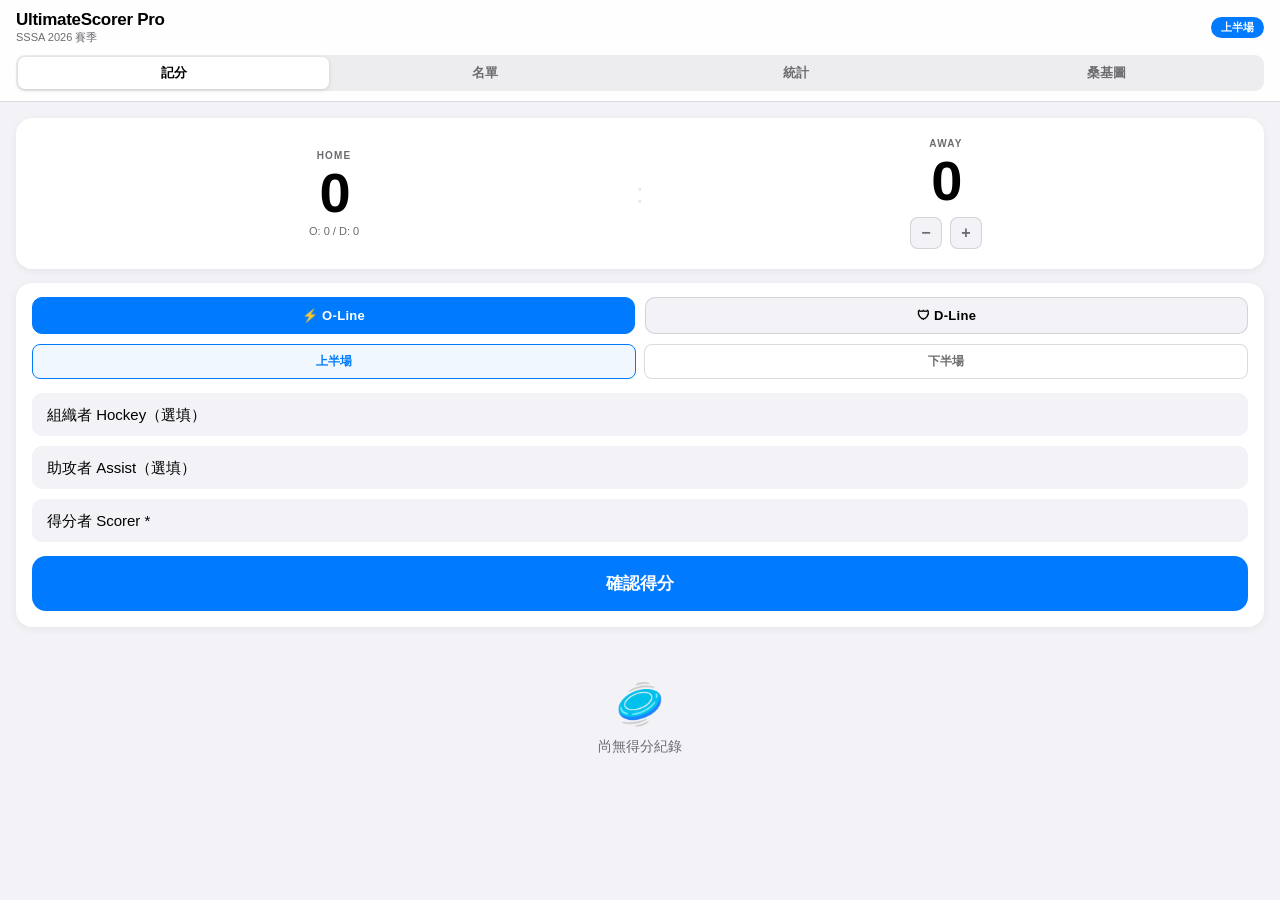
==== index.html @ 021c263e "Update and rename index3.html to index.html" ====
<!DOCTYPE html>
<html lang="zh-TW">
<head>
<meta charset="UTF-8">
<meta name="viewport" content="width=device-width, initial-scale=1.0, maximum-scale=1.0, user-scalable=no">
<title>UltimateScorer Pro</title>
<style>
:root {
  --bg: #F2F2F7;
  --card: #FFFFFF;
  --label: #000000;
  --label2: #6C6C70;
  --blue: #007AFF;
  --red: #FF3B30;
  --green: #34C759;
  --border: rgba(60,60,67,0.18);
  --sep: rgba(60,60,67,0.12);
}
* { box-sizing: border-box; margin: 0; padding: 0; -webkit-tap-highlight-color: transparent; }
body { font-family: -apple-system, BlinkMacSystemFont, "SF Pro Text", sans-serif; background: var(--bg); color: var(--label); min-height: 100vh; overflow-x: hidden; }

/* NAV */
.nav { position: sticky; top: 0; z-index: 100; background: rgba(255,255,255,0.88); backdrop-filter: blur(24px); border-bottom: 0.5px solid var(--border); }
.nav-top { display: flex; justify-content: space-between; align-items: center; padding: 10px 16px 0; }
.nav-title { font-size: 17px; font-weight: 800; letter-spacing: -0.3px; }
.nav-sub { font-size: 11px; color: var(--label2); font-weight: 500; }
.half-tag { font-size: 11px; font-weight: 700; padding: 3px 10px; border-radius: 20px; background: var(--blue); color: white; }
.seg { background: rgba(118,118,128,0.12); border-radius: 9px; padding: 2px; display: flex; margin: 10px 16px; }
.seg-btn { flex: 1; border: none; padding: 7px 4px; font-size: 13px; font-weight: 600; border-radius: 7px; background: transparent; cursor: pointer; color: var(--label2); transition: all .2s; }
.seg-btn.active { background: white; color: var(--label); box-shadow: 0 1px 4px rgba(0,0,0,0.14); }

/* SCREENS */
.screen { display: none; padding: 16px; padding-bottom: 40px; }
.screen.active { display: block; }

/* CARDS */
.card { background: var(--card); border-radius: 16px; box-shadow: 0 2px 8px rgba(0,0,0,0.06); margin-bottom: 14px; overflow: hidden; }
.card-p { padding: 16px; }

/* SCOREBOARD */
.scoreboard { display: flex; align-items: center; justify-content: space-around; padding: 20px 16px; }
.score-side { text-align: center; flex: 1; }
.score-label { font-size: 10px; font-weight: 800; letter-spacing: 1.2px; color: var(--label2); margin-bottom: 4px; }
.score-num { font-size: 56px; font-weight: 900; letter-spacing: -2px; line-height: 1; transition: all .3s; }
.score-num.pop { animation: scorePop .35s ease; }
@keyframes scorePop { 0%{transform:scale(1)} 40%{transform:scale(1.25)} 100%{transform:scale(1)} }
.score-divider { font-size: 28px; color: var(--sep); font-weight: 300; }
.opp-ctrl { display: flex; gap: 8px; margin-top: 8px; justify-content: center; }
.opp-btn { width: 32px; height: 32px; border-radius: 8px; border: 1px solid var(--border); background: var(--bg); font-size: 16px; font-weight: 700; cursor: pointer; color: var(--label2); }

/* LINE TOGGLE */
.line-row { display: flex; gap: 10px; padding: 14px 16px 0; }
.line-btn { flex: 1; padding: 10px; border-radius: 10px; border: 1.5px solid var(--border); font-size: 13px; font-weight: 700; background: var(--bg); cursor: pointer; transition: all .2s; letter-spacing: 0.3px; }
.line-btn.act-o { background: var(--blue); color: white; border-color: var(--blue); }
.line-btn.act-d { background: var(--red); color: white; border-color: var(--red); }

/* HALF ROW */
.half-row { display: flex; gap: 8px; padding: 10px 16px 14px; }
.half-btn { flex: 1; padding: 8px; border-radius: 8px; border: 1px solid var(--border); font-size: 12px; font-weight: 700; background: white; cursor: pointer; color: var(--label2); transition: all .2s; }
.half-btn.active { background: #F0F7FF; border-color: var(--blue); color: var(--blue); }

/* FORM */
.custom-select { width: 100%; padding: 12px 14px; border-radius: 10px; background: var(--bg); border: 1px solid transparent; font-size: 15px; appearance: none; -webkit-appearance: none; margin-bottom: 10px; color: var(--label); }
.custom-input { width: 100%; padding: 12px 14px; border-radius: 10px; background: var(--bg); border: 1px solid transparent; font-size: 15px; color: var(--label); }
.custom-select:focus, .custom-input:focus { outline: none; border-color: var(--blue); }
.btn-row { display: flex; gap: 10px; margin-top: 4px; }
.btn-main { flex: 3; border: none; padding: 16px; border-radius: 14px; background: var(--blue); color: white; font-size: 17px; font-weight: 700; cursor: pointer; transition: all .15s; letter-spacing: -0.2px; }
.btn-main:active { transform: scale(0.97); }
.btn-main.d-mode { background: var(--red); }
.btn-undo { flex: 1; border: none; padding: 14px; border-radius: 14px; background: rgba(118,118,128,0.12); color: var(--label2); font-size: 13px; font-weight: 600; cursor: pointer; }

/* LOG */
.log-item { display: flex; align-items: center; justify-content: space-between; padding: 13px 16px; border-bottom: 0.5px solid var(--sep); }
.log-item:last-child { border-bottom: none; }
.log-bar { width: 4px; height: 36px; border-radius: 2px; flex-shrink: 0; margin-right: 12px; }
.log-main { flex: 1; }
.log-scorer { font-weight: 700; font-size: 14px; }
.log-chain { font-size: 11px; color: var(--label2); margin-top: 2px; }
.log-meta { font-size: 10px; color: var(--label2); margin-top: 1px; }
.log-actions { display: flex; gap: 4px; }
.icon-btn { border: none; background: none; cursor: pointer; font-size: 16px; padding: 6px; color: var(--label2); }
.log-num { font-size: 11px; font-weight: 800; color: var(--label2); min-width: 22px; text-align: center; margin-right: 8px; }

/* ROSTER */
.p-chips { display: flex; flex-wrap: wrap; gap: 8px; padding: 16px 16px 8px; }
.p-chip { display: flex; align-items: center; gap: 6px; padding: 6px 12px; border-radius: 20px; font-size: 12px; font-weight: 700; color: white; }
.p-chip-rm { background: rgba(255,255,255,0.25); border: none; border-radius: 50%; width: 16px; height: 16px; cursor: pointer; font-size: 10px; color: white; display: flex; align-items: center; justify-content: center; }
.add-row { display: flex; gap: 8px; padding: 8px 16px 16px; }
.add-btn { background: var(--blue); color: white; border: none; padding: 10px 20px; border-radius: 12px; font-weight: 700; font-size: 14px; cursor: pointer; white-space: nowrap; }

/* STATS */
.stat-grid { display: grid; grid-template-columns: 1fr 1fr; gap: 10px; margin-bottom: 14px; }
.stat-card { background: white; border-radius: 14px; padding: 14px; box-shadow: 0 2px 8px rgba(0,0,0,0.06); }
.stat-label { font-size: 10px; font-weight: 700; letter-spacing: 0.8px; color: var(--label2); margin-bottom: 4px; }
.stat-val { font-size: 28px; font-weight: 900; letter-spacing: -1px; }
.stat-sub { font-size: 11px; color: var(--label2); margin-top: 2px; }

.leaderboard { background: white; border-radius: 16px; box-shadow: 0 2px 8px rgba(0,0,0,0.06); margin-bottom: 14px; overflow: hidden; }
.lb-header { padding: 12px 16px; border-bottom: 0.5px solid var(--sep); font-size: 12px; font-weight: 800; letter-spacing: 0.6px; color: var(--label2); }
.lb-row { display: flex; align-items: center; padding: 11px 16px; border-bottom: 0.5px solid var(--sep); }
.lb-row:last-child { border-bottom: none; }
.lb-rank { font-size: 12px; font-weight: 800; color: var(--label2); min-width: 22px; }
.lb-dot { width: 10px; height: 10px; border-radius: 50%; margin-right: 10px; flex-shrink: 0; }
.lb-name { flex: 1; font-size: 14px; font-weight: 600; }
.lb-count { font-size: 16px; font-weight: 800; }
.lb-bar-wrap { flex: 1; height: 5px; background: var(--bg); border-radius: 3px; margin: 0 10px; }
.lb-bar { height: 5px; border-radius: 3px; transition: width .4s ease; }

/* SANKEY */
#sankey-wrap { background: white; border-radius: 16px; overflow-x: auto; box-shadow: 0 2px 8px rgba(0,0,0,0.06); margin-bottom: 14px; }

/* CSV btn */
.csv-btn { width: 100%; background: none; border: 1.5px solid var(--blue); color: var(--blue); padding: 13px; border-radius: 14px; font-weight: 700; font-size: 15px; cursor: pointer; }

/* EMPTY STATE */
.empty { text-align: center; padding: 40px 20px; color: var(--label2); font-size: 14px; }
.empty-icon { font-size: 40px; margin-bottom: 10px; }

/* TOAST */
.toast { position: fixed; bottom: 30px; left: 50%; transform: translateX(-50%) translateY(20px); background: rgba(30,30,30,0.9); color: white; padding: 10px 20px; border-radius: 20px; font-size: 13px; font-weight: 600; opacity: 0; transition: all .3s; z-index: 9999; white-space: nowrap; pointer-events: none; }
.toast.show { opacity: 1; transform: translateX(-50%) translateY(0); }

/* EDIT HIGHLIGHT */
.editing-highlight { animation: editPulse .6s ease; }
@keyframes editPulse { 0%,100%{box-shadow:0 2px 8px rgba(0,0,0,0.06)} 50%{box-shadow:0 0 0 3px var(--blue)} }
</style>
</head>
<body>

<div class="nav">
  <div class="nav-top">
    <div>
      <div class="nav-title" id="disp-match">UltimateScorer Pro</div>
      <div class="nav-sub" id="disp-team">SSSA 2026 賽季</div>
    </div>
    <div class="half-tag" id="disp-half">上半場</div>
  </div>
  <div class="seg">
    <button class="seg-btn active" onclick="showTab('record',this)">記分</button>
    <button class="seg-btn" onclick="showTab('roster',this)">名單</button>
    <button class="seg-btn" onclick="showTab('stats',this)">統計</button>
    <button class="seg-btn" onclick="showTab('sankey',this)">桑基圖</button>
  </div>
</div>

<!-- RECORD -->
<div id="record-screen" class="screen active">
  <div class="card">
    <div class="scoreboard">
      <div class="score-side">
        <div class="score-label">HOME</div>
        <div class="score-num" id="us-score">0</div>
        <div style="font-size:11px;color:var(--label2);margin-top:4px" id="line-breakdown">O: 0 / D: 0</div>
      </div>
      <div class="score-divider">:</div>
      <div class="score-side">
        <div class="score-label">AWAY</div>
        <div class="score-num" id="opp-score">0</div>
        <div class="opp-ctrl">
          <button class="opp-btn" onclick="adj(-1)">−</button>
          <button class="opp-btn" onclick="adj(1)">+</button>
        </div>
      </div>
    </div>
  </div>

  <div class="card">
    <div class="line-row">
      <button class="line-btn act-o" id="line-o" onclick="setL('O')">⚡ O-Line</button>
      <button class="line-btn" id="line-d" onclick="setL('D')">🛡 D-Line</button>
    </div>
    <div class="half-row">
      <button class="half-btn active" id="h1-btn" onclick="setHalf(1)">上半場</button>
      <button class="half-btn" id="h2-btn" onclick="setHalf(2)">下半場</button>
    </div>
    <div style="padding:0 16px 16px">
      <select class="custom-select" id="sel-p"><option value="">組織者 Hockey（選填）</option></select>
      <select class="custom-select" id="sel-a"><option value="">助攻者 Assist（選填）</option></select>
      <select class="custom-select" id="sel-s"><option value="">得分者 Scorer *</option></select>
      <div class="btn-row">
        <button class="btn-main" id="main-btn" onclick="rec()">確認得分</button>
      </div>
    </div>
  </div>

  <div id="log"></div>
</div>

<!-- ROSTER -->
<div id="roster-screen" class="screen">
  <div class="card">
    <div style="padding:16px;font-size:13px;font-weight:700;border-bottom:0.5px solid var(--sep)">比賽設定</div>
    <div style="padding:16px">
      <input id="in-match" type="text" class="custom-input" style="margin-bottom:10px" placeholder="比賽名稱..." oninput="updateMeta()">
      <input id="in-team" type="text" class="custom-input" placeholder="隊伍名稱..." oninput="updateMeta()">
    </div>
  </div>
  <div class="card">
    <div style="padding:14px 16px;font-size:13px;font-weight:700;border-bottom:0.5px solid var(--sep)">球員名單 <span id="p-count" style="font-weight:400;color:var(--label2)"></span></div>
    <div class="p-chips" id="p-list"></div>
    <div class="add-row">
      <input id="p-in" type="text" class="custom-input" style="flex:1;margin:0" placeholder="輸入姓名..." onkeydown="if(event.key==='Enter')addP()">
      <button class="add-btn" onclick="addP()">新增</button>
    </div>
  </div>
  <div class="card card-p" style="display:flex;justify-content:space-between;align-items:center">
    <div>
      <div style="font-size:13px;font-weight:700">重置本場比賽</div>
      <div style="font-size:11px;color:var(--label2);margin-top:2px" id="reset-hint">清除所有得分紀錄</div>
    </div>
    <button id="reset-btn" onclick="resetStep()" style="background:var(--red);color:white;border:none;padding:8px 16px;border-radius:10px;font-size:13px;font-weight:700;cursor:pointer">重置</button>
  </div>
</div>

<!-- STATS -->
<div id="stats-screen" class="screen">
  <div id="stats-content"></div>
</div>

<!-- SANKEY -->
<div id="sankey-screen" class="screen">
  <div id="sankey-wrap"><svg id="sankey-svg" style="min-height:80px"></svg></div>
  <button class="csv-btn" onclick="dl()">📥 導出 CSV 戰報</button>
</div>

<div class="toast" id="toast"></div>

<script>
const STORAGE_KEY = 'uscorer_v2';

let state = load();

function load() {
  try {
    const d = localStorage.getItem(STORAGE_KEY);
    if (d) return JSON.parse(d);
  } catch(e) {}
  return {
    players: ['Max','Rich','建偉','阿志','小雯','欣怡'],
    points: [],
    opp: 0,
    line: 'O',
    half: 1,
    matchName: '',
    teamName: ''
  };
}

function save() {
  try { localStorage.setItem(STORAGE_KEY, JSON.stringify(state)); } catch(e) {}
}

function pColor(name) {
  let h = 0;
  for (let i = 0; i < name.length; i++) h = name.charCodeAt(i) + ((h << 5) - h);
  return `hsl(${Math.abs(h) % 360},65%,42%)`;
}

function toast(msg) {
  const t = document.getElementById('toast');
  t.textContent = msg;
  t.classList.add('show');
  setTimeout(() => t.classList.remove('show'), 2000);
}

function showTab(t, b) {
  document.querySelectorAll('.screen').forEach(s => s.classList.remove('active'));
  document.querySelectorAll('.seg-btn').forEach(x => x.classList.remove('active'));
  document.getElementById(t + '-screen').classList.add('active');
  b.classList.add('active');
  document.getElementById('disp-half').style.display = t === 'record' ? '' : 'none';
  if (t === 'stats') renderStats();
  if (t === 'sankey') drawSankey();
}

function updateMeta() {
  state.matchName = document.getElementById('in-match').value;
  state.teamName = document.getElementById('in-team').value;
  document.getElementById('disp-match').textContent = state.matchName || 'UltimateScorer Pro';
  document.getElementById('disp-team').textContent = state.teamName || 'SSSA 2026 賽季';
  save();
}

function setL(l) {
  state.line = l;
  document.getElementById('line-o').className = 'line-btn' + (l === 'O' ? ' act-o' : '');
  document.getElementById('line-d').className = 'line-btn' + (l === 'D' ? ' act-d' : '');
  document.getElementById('main-btn').className = 'btn-main' + (l === 'D' ? ' d-mode' : '');
  save();
}

function setHalf(h) {
  state.half = h;
  document.getElementById('h1-btn').classList.toggle('active', h === 1);
  document.getElementById('h2-btn').classList.toggle('active', h === 2);
  document.getElementById('disp-half').textContent = h === 1 ? '上半場' : '下半場';
  save();
}

function adj(d) {
  state.opp = Math.max(0, state.opp + d);
  document.getElementById('opp-score').textContent = state.opp;
  save();
}

function popSelects() {
  ['sel-p','sel-a','sel-s'].forEach(id => {
    const s = document.getElementById(id), v = s.value;
    const placeholder = s.options[0].text;
    s.innerHTML = `<option value="">${placeholder}</option>`;
    state.players.forEach(p => {
      const o = document.createElement('option');
      o.value = o.textContent = p;
      if (p === v) o.selected = true;
      s.appendChild(o);
    });
  });
}

function rec() {
  const p = document.getElementById('sel-p').value;
  const a = document.getElementById('sel-a').value;
  const s = document.getElementById('sel-s').value;
  if (!s) { toast('⚠️ 請選擇得分者'); return; }
  state.points.push({
    l: state.line,
    half: state.half,
    p: p || '無',
    a: a || '無',
    s: s,
    t: new Date().toLocaleTimeString('zh-TW', {hour:'2-digit', minute:'2-digit'})
  });
  save();
  updateDisplay();
  popScoreAnim();
  toast(`🎯 ${s} 得分！`);
}

function popScoreAnim() {
  const el = document.getElementById('us-score');
  el.classList.remove('pop');
  void el.offsetWidth;
  el.classList.add('pop');
}

function undo() {
  if (!state.points.length) return;
  if (confirm('確定撤銷最後一筆紀錄？')) {
    state.points.pop();
    save();
    updateDisplay();
    toast('↩ 已撤銷');
  }
}

function del(i) {
  if (confirm('確定刪除這筆得分？')) {
    state.points.splice(i, 1);
    save();
    updateDisplay();
    toast('🗑 已刪除');
  }
}

function edit(i) {
  const pt = state.points[i];
  setL(pt.l);
  setHalf(pt.half || 1);
  popSelects();
  document.getElementById('sel-p').value = pt.p === '無' ? '' : pt.p;
  document.getElementById('sel-a').value = pt.a === '無' ? '' : pt.a;
  document.getElementById('sel-s').value = pt.s;
  state.points.splice(i, 1);
  save();
  updateDisplay();
  const formCard = document.querySelector('#record-screen .card:nth-child(2)');
  formCard.classList.add('editing-highlight');
  setTimeout(() => formCard.classList.remove('editing-highlight'), 600);
  window.scrollTo({ top: 0, behavior: 'smooth' });
  toast('✏️ 已載入，請修改後確認');
}

function updateDisplay() {
  const pts = state.points;
  document.getElementById('us-score').textContent = pts.length;
  const oLine = pts.filter(p => p.l === 'O').length;
  const dLine = pts.filter(p => p.l === 'D').length;
  document.getElementById('line-breakdown').textContent = `O: ${oLine} / D: ${dLine}`;
  ['sel-p','sel-a','sel-s'].forEach(id => document.getElementById(id).value = '');
  renderLog();
}

function renderLog() {
  const pts = state.points;
  if (!pts.length) {
    document.getElementById('log').innerHTML = '<div class="empty"><div class="empty-icon">🥏</div>尚無得分紀錄</div>';
    return;
  }
  document.getElementById('log').innerHTML = '<div class="card">' +
    pts.slice().reverse().map((pt, ri) => {
      const i = pts.length - 1 - ri;
      const color = pt.l === 'O' ? 'var(--blue)' : 'var(--red)';
      const chain = [pt.p, pt.a, pt.s].filter(x => x !== '無').join(' → ');
      return `<div class="log-item">
        <div class="log-bar" style="background:${color}"></div>
        <div class="log-num">#${i+1}</div>
        <div class="log-main">
          <div class="log-scorer">${pt.s}</div>
          <div class="log-chain">${chain}</div>
          <div class="log-meta">${pt.l}-Line · ${pt.half === 2 ? '下' : '上'}半場 · ${pt.t}</div>
        </div>
        <div class="log-actions">
          <button class="icon-btn" onclick="edit(${i})" title="編輯">✏️</button>
        </div>
      </div>`;
    }).join('') + '</div>';
}

function addP() {
  const inp = document.getElementById('p-in');
  const name = inp.value.trim();
  if (!name) return;
  if (state.players.includes(name)) { toast('⚠️ 已有此球員'); return; }
  state.players.push(name);
  inp.value = '';
  save();
  renderRoster();
  popSelects();
  toast(`✅ 已新增 ${name}`);
}

function removeP(name) {
  if (!confirm(`確定移除 ${name}？`)) return;
  state.players = state.players.filter(p => p !== name);
  save();
  renderRoster();
  popSelects();
}

function renderRoster() {
  document.getElementById('p-count').textContent = `(${state.players.length} 人)`;
  document.getElementById('p-list').innerHTML = state.players.map(p =>
    `<div class="p-chip" style="background:${pColor(p)}">
      ${p}
      <button class="p-chip-rm" onclick="removeP('${p}')">✕</button>
    </div>`
  ).join('');
}

let resetPending = false, resetTimer = null;
function resetStep() {
  const btn = document.getElementById('reset-btn');
  const hint = document.getElementById('reset-hint');
  if (!resetPending) {
    resetPending = true;
    btn.textContent = '確認清除';
    btn.style.background = '#8E8E93';
    hint.textContent = '再按一次確認，3秒後取消';
    resetTimer = setTimeout(() => {
      resetPending = false;
      btn.textContent = '重置';
      btn.style.background = 'var(--red)';
      hint.textContent = '清除所有得分紀錄';
    }, 3000);
  } else {
    clearTimeout(resetTimer);
    resetPending = false;
    btn.textContent = '重置';
    btn.style.background = 'var(--red)';
    hint.textContent = '清除所有得分紀錄';
    state.points = [];
    state.opp = 0;
    save();
    document.getElementById('opp-score').textContent = '0';
    updateDisplay();
    toast('🔄 已重置比賽');
  }
}

function renderStats() {
  const pts = state.points;
  const el = document.getElementById('stats-content');
  if (!pts.length) {
    el.innerHTML = '<div class="empty"><div class="empty-icon">📊</div>尚無統計數據</div>';
    return;
  }

  const scorers = {}, assisters = {}, passers = {};
  let oCount = 0, dCount = 0, h1 = 0, h2 = 0;

  pts.forEach(pt => {
    scorers[pt.s] = (scorers[pt.s] || 0) + 1;
    if (pt.a !== '無') assisters[pt.a] = (assisters[pt.a] || 0) + 1;
    if (pt.p !== '無') passers[pt.p] = (passers[pt.p] || 0) + 1;
    if (pt.l === 'O') oCount++; else dCount++;
    if (pt.half === 2) h2++; else h1++;
  });

  const topScorer = Object.entries(scorers).sort((a,b) => b[1]-a[1])[0];
  const topAssist = Object.entries(assisters).sort((a,b) => b[1]-a[1])[0];
  const oEff = oCount + dCount > 0 ? Math.round(oCount / pts.length * 100) : 0;

  const makeBoard = (title, data, color) => {
    const sorted = Object.entries(data).sort((a,b) => b[1]-a[1]);
    const max = sorted[0]?.[1] || 1;
    return `<div class="leaderboard">
      <div class="lb-header">${title}</div>
      ${sorted.map(([name, n], idx) => `
        <div class="lb-row">
          <div class="lb-rank">${idx+1}</div>
          <div class="lb-dot" style="background:${pColor(name)}"></div>
          <div class="lb-name">${name}</div>
          <div class="lb-bar-wrap"><div class="lb-bar" style="width:${Math.round(n/max*100)}%;background:${color}"></div></div>
          <div class="lb-count" style="color:${color}">${n}</div>
        </div>`).join('')}
    </div>`;
  };

  el.innerHTML = `
    <div class="stat-grid">
      <div class="stat-card">
        <div class="stat-label">總得分</div>
        <div class="stat-val">${pts.length}</div>
        <div class="stat-sub">對手 ${state.opp} 分</div>
      </div>
      <div class="stat-card">
        <div class="stat-label">O-Line 效率</div>
        <div class="stat-val" style="color:var(--blue)">${oEff}%</div>
        <div class="stat-sub">O:${oCount} / D:${dCount}</div>
      </div>
      <div class="stat-card">
        <div class="stat-label">上半場</div>
        <div class="stat-val">${h1}</div>
        <div class="stat-sub">下半場 ${h2} 分</div>
      </div>
      <div class="stat-card">
        <div class="stat-label">得分王</div>
        <div class="stat-val" style="font-size:20px;letter-spacing:-0.5px">${topScorer ? topScorer[0] : '—'}</div>
        <div class="stat-sub">${topScorer ? topScorer[1] + ' 分' : ''}</div>
      </div>
    </div>
    ${makeBoard('🎯 得分排行', scorers, 'var(--blue)')}
    ${Object.keys(assisters).length ? makeBoard('🤝 助攻排行', assisters, 'var(--green)') : ''}
    ${Object.keys(passers).length ? makeBoard('🏃 組織排行', passers, '#FF9500') : ''}
  `;
}

function drawSankey() {
  const svg = document.getElementById('sankey-svg');
  const pts = state.points;

  const empty = (msg) => {
    svg.innerHTML = `<text x="50%" y="60" text-anchor="middle" font-family="-apple-system,sans-serif" font-size="13" fill="#888">${msg}</text>`;
    svg.setAttribute('viewBox','0 0 300 80'); svg.setAttribute('width','300'); svg.setAttribute('height','80');
  };
  if (!pts.length) return empty('尚無數據');

  const hasPasser = pts.some(p => p.p !== '無');
  const hasAssist = pts.some(p => p.a !== '無');
  if (!hasPasser && !hasAssist) return empty('無流程數據（所有得分均無組織/助攻記錄）');

  const PC = 0;
  const AC = hasPasser ? 1 : 0;
  const SC = (hasPasser ? 1 : 0) + (hasAssist ? 1 : 0);
  const numCols = SC + 1;

  // Node ID = "name|colIndex" so same player can exist in multiple columns
  const linkMap = {};
  const addLink = (fn, fc, tn, tc) => {
    const k = `${fn}|${fc}>${tn}|${tc}`;
    linkMap[k] = (linkMap[k]||0) + 1;
  };
  pts.forEach(pt => {
    if (pt.p !== '無' && pt.a !== '無') {
      addLink(pt.p, PC, pt.a, AC);
      addLink(pt.a, AC, pt.s, SC);
    } else if (pt.p !== '無') {
      addLink(pt.p, PC, pt.s, SC);
    } else if (pt.a !== '無') {
      addLink(pt.a, AC, pt.s, SC);
    }
  });

  const links = Object.entries(linkMap).map(([k, v]) => {
    const [from, to] = k.split('>');
    const [fn, fc] = from.split('|');
    const [tn, tc] = to.split('|');
    return { fid: from, tid: to, fn, tn, fc: +fc, tc: +tc, value: v };
  });
  if (!links.length) return empty('無流程數據');

  // Build colNodes preserving first-seen order
  const colNodes = Array.from({length: numCols}, () => []);
  const seen = new Set();
  links.forEach(lk => {
    if (!seen.has(lk.fid)) { seen.add(lk.fid); colNodes[lk.fc].push(lk.fid); }
    if (!seen.has(lk.tid)) { seen.add(lk.tid); colNodes[lk.tc].push(lk.tid); }
  });

  // Flow values per node-id
  const nodeOut = {}, nodeIn = {};
  links.forEach(lk => {
    nodeOut[lk.fid] = (nodeOut[lk.fid]||0) + lk.value;
    nodeIn[lk.tid]  = (nodeIn[lk.tid]||0)  + lk.value;
  });
  const nodeValue = {};
  colNodes.forEach((ids, ci) => {
    ids.forEach(id => {
      nodeValue[id] = ci === SC ? (nodeIn[id]||0) : (nodeOut[id]||0);
    });
  });

  // Layout
  const wrap = document.getElementById('sankey-wrap');
  const W = Math.max(wrap.clientWidth - 40, 260);
  const nW = 90, unitH = 28, minH = 40, gapY = 16, padTop = 38, padX = 10;
  const colSpacing = numCols > 1 ? (W - padX*2 - nW) / (numCols - 1) : 0;

  const colH = colNodes.map(ids =>
    ids.reduce((s, id) => s + Math.max(nodeValue[id]*unitH, minH) + gapY, 0) - gapY
  );
  const maxH = Math.max(...colH);

  const nodePos = {};
  colNodes.forEach((ids, ci) => {
    let y = padTop + (maxH - colH[ci]) / 2;
    const x = padX + ci * colSpacing;
    ids.forEach(id => {
      const h = Math.max(nodeValue[id]*unitH, minH);
      nodePos[id] = { x, y, h };
      y += h + gapY;
    });
  });

  // Sort links: top-to-bottom by source then target to reduce crossings
  links.sort((a, b) =>
    (nodePos[a.fid]?.y||0) - (nodePos[b.fid]?.y||0) ||
    (nodePos[a.tid]?.y||0) - (nodePos[b.tid]?.y||0)
  );

  const srcOff = {}, tgtOff = {};
  let html = '';

  // Draw bands first
  links.forEach(lk => {
    const src = nodePos[lk.fid], tgt = nodePos[lk.tid];
    if (!src || !tgt) return;
    const lh = Math.max(lk.value * unitH, 6);
    const sOff = srcOff[lk.fid] || 0;
    const tOff = tgtOff[lk.tid] || 0;
    srcOff[lk.fid] = sOff + lh;
    tgtOff[lk.tid] = tOff + lh;

    const x1=src.x+nW, y1t=src.y+sOff, y1b=y1t+lh;
    const x2=tgt.x,    y2t=tgt.y+tOff, y2b=y2t+lh;
    const mx=(x1+x2)/2;
    html += `<path d="M${x1},${y1t} C${mx},${y1t} ${mx},${y2t} ${x2},${y2t} L${x2},${y2b} C${mx},${y2b} ${mx},${y1b} ${x1},${y1b} Z" fill="#AEAEB2" fill-opacity="0.3"/>`;
    const labelY = ((y1t+y1b)/2 + (y2t+y2b)/2)/2 + 4;
    html += `<text x="${mx}" y="${labelY}" text-anchor="middle" font-size="11" font-weight="700" fill="#3C3C43" font-family="-apple-system,sans-serif">${lk.value}</text>`;
  });

  // Draw nodes on top
  Object.entries(nodePos).forEach(([id, {x, y, h}]) => {
    const name = id.split('|')[0];
    const color = pColor(name);
    const val = nodeValue[id];
    html += `<rect x="${x}" y="${y}" width="${nW}" height="${h}" rx="8" fill="white" stroke="${color}" stroke-width="2.5"/>`;
    const midY = y + h/2;
    html += `<text x="${x+nW/2}" y="${midY+(h>minH?-4:5)}" text-anchor="middle" font-size="12" font-weight="800" fill="${color}" font-family="-apple-system,sans-serif">${name}</text>`;
    if (h > minH) html += `<text x="${x+nW/2}" y="${midY+12}" text-anchor="middle" font-size="10" fill="${color}" opacity="0.72" font-family="-apple-system,sans-serif">${val} 次</text>`;
  });

  // Column headers
  const colLabels = [];
  if (hasPasser) colLabels.push('組織');
  if (hasAssist) colLabels.push('助攻');
  colLabels.push('得分');
  colLabels.forEach((label, ci) => {
    html += `<text x="${padX+ci*colSpacing+nW/2}" y="24" text-anchor="middle" font-size="11" font-weight="800" fill="#8E8E93" letter-spacing="0.5" font-family="-apple-system,sans-serif">${label}</text>`;
  });

  const totalH = padTop + maxH + 24;
  svg.innerHTML = html;
  svg.setAttribute('viewBox', `0 0 ${W} ${totalH}`);
  svg.setAttribute('width', W);
  svg.setAttribute('height', totalH);
}

function dl() {
  let c = '\uFEFF時間,半場,組別,組織,助攻,得分\n';
  state.points.forEach(p => {
    c += `${p.t},${p.half === 2 ? '下半場' : '上半場'},${p.l}-Line,${p.p},${p.a},${p.s}\n`;
  });
  const b = new Blob([c], { type: 'text/csv' });
  const a = document.createElement('a');
  a.href = URL.createObjectURL(b);
  a.download = `戰報_${state.matchName || 'Ultimate'}.csv`;
  a.click();
}

function init() {
  document.getElementById('in-match').value = state.matchName || '';
  document.getElementById('in-team').value = state.teamName || '';
  document.getElementById('disp-match').textContent = state.matchName || 'UltimateScorer Pro';
  document.getElementById('disp-team').textContent = state.teamName || 'SSSA 2026 賽季';
  document.getElementById('opp-score').textContent = state.opp;
  setL(state.line || 'O');
  setHalf(state.half || 1);
  renderRoster();
  popSelects();
  updateDisplay();
}

init();
</script>
</body>
</html>
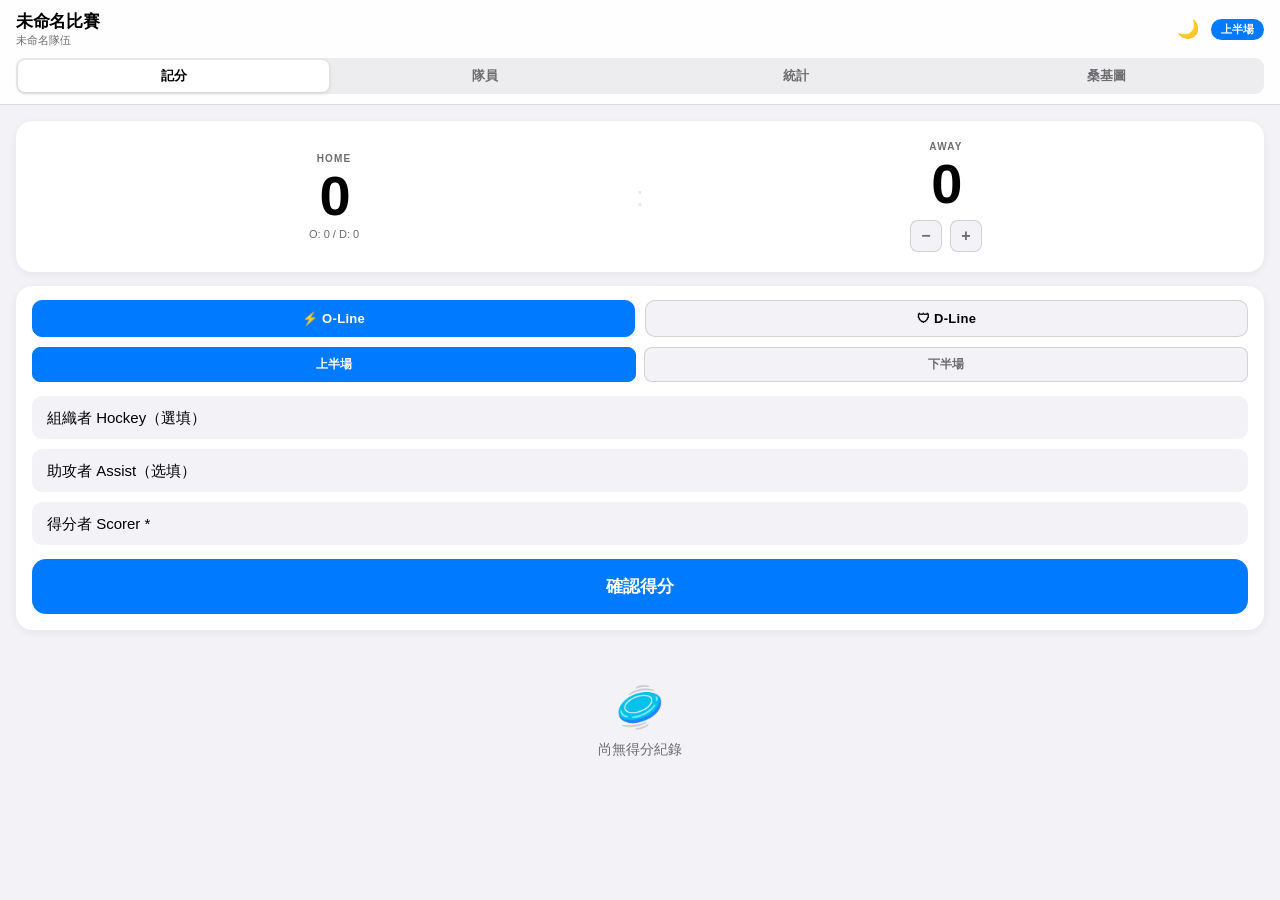
==== commit 08fbdf68: "Update greeting from 'Hello' to 'Goodbye'" ====
--- a/index.html
+++ b/index.html
@@ -1,717 +1,760 @@
-<!DOCTYPE html>
-<html lang="zh-TW">
-<head>
-<meta charset="UTF-8">
-<meta name="viewport" content="width=device-width, initial-scale=1.0, maximum-scale=1.0, user-scalable=no">
-<title>UltimateScorer Pro</title>
-<style>
-:root {
-  --bg: #F2F2F7;
-  --card: #FFFFFF;
-  --label: #000000;
-  --label2: #6C6C70;
-  --blue: #007AFF;
-  --red: #FF3B30;
-  --green: #34C759;
-  --border: rgba(60,60,67,0.18);
-  --sep: rgba(60,60,67,0.12);
-}
-* { box-sizing: border-box; margin: 0; padding: 0; -webkit-tap-highlight-color: transparent; }
-body { font-family: -apple-system, BlinkMacSystemFont, "SF Pro Text", sans-serif; background: var(--bg); color: var(--label); min-height: 100vh; overflow-x: hidden; }
-
-/* NAV */
-.nav { position: sticky; top: 0; z-index: 100; background: rgba(255,255,255,0.88); backdrop-filter: blur(24px); border-bottom: 0.5px solid var(--border); }
-.nav-top { display: flex; justify-content: space-between; align-items: center; padding: 10px 16px 0; }
-.nav-title { font-size: 17px; font-weight: 800; letter-spacing: -0.3px; }
-.nav-sub { font-size: 11px; color: var(--label2); font-weight: 500; }
-.half-tag { font-size: 11px; font-weight: 700; padding: 3px 10px; border-radius: 20px; background: var(--blue); color: white; }
-.seg { background: rgba(118,118,128,0.12); border-radius: 9px; padding: 2px; display: flex; margin: 10px 16px; }
-.seg-btn { flex: 1; border: none; padding: 7px 4px; font-size: 13px; font-weight: 600; border-radius: 7px; background: transparent; cursor: pointer; color: var(--label2); transition: all .2s; }
-.seg-btn.active { background: white; color: var(--label); box-shadow: 0 1px 4px rgba(0,0,0,0.14); }
-
-/* SCREENS */
-.screen { display: none; padding: 16px; padding-bottom: 40px; }
-.screen.active { display: block; }
-
-/* CARDS */
-.card { background: var(--card); border-radius: 16px; box-shadow: 0 2px 8px rgba(0,0,0,0.06); margin-bottom: 14px; overflow: hidden; }
-.card-p { padding: 16px; }
-
-/* SCOREBOARD */
-.scoreboard { display: flex; align-items: center; justify-content: space-around; padding: 20px 16px; }
-.score-side { text-align: center; flex: 1; }
-.score-label { font-size: 10px; font-weight: 800; letter-spacing: 1.2px; color: var(--label2); margin-bottom: 4px; }
-.score-num { font-size: 56px; font-weight: 900; letter-spacing: -2px; line-height: 1; transition: all .3s; }
-.score-num.pop { animation: scorePop .35s ease; }
-@keyframes scorePop { 0%{transform:scale(1)} 40%{transform:scale(1.25)} 100%{transform:scale(1)} }
-.score-divider { font-size: 28px; color: var(--sep); font-weight: 300; }
-.opp-ctrl { display: flex; gap: 8px; margin-top: 8px; justify-content: center; }
-.opp-btn { width: 32px; height: 32px; border-radius: 8px; border: 1px solid var(--border); background: var(--bg); font-size: 16px; font-weight: 700; cursor: pointer; color: var(--label2); }
-
-/* LINE TOGGLE */
-.line-row { display: flex; gap: 10px; padding: 14px 16px 0; }
-.line-btn { flex: 1; padding: 10px; border-radius: 10px; border: 1.5px solid var(--border); font-size: 13px; font-weight: 700; background: var(--bg); cursor: pointer; transition: all .2s; letter-spacing: 0.3px; }
-.line-btn.act-o { background: var(--blue); color: white; border-color: var(--blue); }
-.line-btn.act-d { background: var(--red); color: white; border-color: var(--red); }
-
-/* HALF ROW */
-.half-row { display: flex; gap: 8px; padding: 10px 16px 14px; }
-.half-btn { flex: 1; padding: 8px; border-radius: 8px; border: 1px solid var(--border); font-size: 12px; font-weight: 700; background: white; cursor: pointer; color: var(--label2); transition: all .2s; }
-.half-btn.active { background: #F0F7FF; border-color: var(--blue); color: var(--blue); }
-
-/* FORM */
-.custom-select { width: 100%; padding: 12px 14px; border-radius: 10px; background: var(--bg); border: 1px solid transparent; font-size: 15px; appearance: none; -webkit-appearance: none; margin-bottom: 10px; color: var(--label); }
-.custom-input { width: 100%; padding: 12px 14px; border-radius: 10px; background: var(--bg); border: 1px solid transparent; font-size: 15px; color: var(--label); }
-.custom-select:focus, .custom-input:focus { outline: none; border-color: var(--blue); }
-.btn-row { display: flex; gap: 10px; margin-top: 4px; }
-.btn-main { flex: 3; border: none; padding: 16px; border-radius: 14px; background: var(--blue); color: white; font-size: 17px; font-weight: 700; cursor: pointer; transition: all .15s; letter-spacing: -0.2px; }
-.btn-main:active { transform: scale(0.97); }
-.btn-main.d-mode { background: var(--red); }
-.btn-undo { flex: 1; border: none; padding: 14px; border-radius: 14px; background: rgba(118,118,128,0.12); color: var(--label2); font-size: 13px; font-weight: 600; cursor: pointer; }
-
-/* LOG */
-.log-item { display: flex; align-items: center; justify-content: space-between; padding: 13px 16px; border-bottom: 0.5px solid var(--sep); }
-.log-item:last-child { border-bottom: none; }
-.log-bar { width: 4px; height: 36px; border-radius: 2px; flex-shrink: 0; margin-right: 12px; }
-.log-main { flex: 1; }
-.log-scorer { font-weight: 700; font-size: 14px; }
-.log-chain { font-size: 11px; color: var(--label2); margin-top: 2px; }
-.log-meta { font-size: 10px; color: var(--label2); margin-top: 1px; }
-.log-actions { display: flex; gap: 4px; }
-.icon-btn { border: none; background: none; cursor: pointer; font-size: 16px; padding: 6px; color: var(--label2); }
-.log-num { font-size: 11px; font-weight: 800; color: var(--label2); min-width: 22px; text-align: center; margin-right: 8px; }
-
-/* ROSTER */
-.p-chips { display: flex; flex-wrap: wrap; gap: 8px; padding: 16px 16px 8px; }
-.p-chip { display: flex; align-items: center; gap: 6px; padding: 6px 12px; border-radius: 20px; font-size: 12px; font-weight: 700; color: white; }
-.p-chip-rm { background: rgba(255,255,255,0.25); border: none; border-radius: 50%; width: 16px; height: 16px; cursor: pointer; font-size: 10px; color: white; display: flex; align-items: center; justify-content: center; }
-.add-row { display: flex; gap: 8px; padding: 8px 16px 16px; }
-.add-btn { background: var(--blue); color: white; border: none; padding: 10px 20px; border-radius: 12px; font-weight: 700; font-size: 14px; cursor: pointer; white-space: nowrap; }
-
-/* STATS */
-.stat-grid { display: grid; grid-template-columns: 1fr 1fr; gap: 10px; margin-bottom: 14px; }
-.stat-card { background: white; border-radius: 14px; padding: 14px; box-shadow: 0 2px 8px rgba(0,0,0,0.06); }
-.stat-label { font-size: 10px; font-weight: 700; letter-spacing: 0.8px; color: var(--label2); margin-bottom: 4px; }
-.stat-val { font-size: 28px; font-weight: 900; letter-spacing: -1px; }
-.stat-sub { font-size: 11px; color: var(--label2); margin-top: 2px; }
-
-.leaderboard { background: white; border-radius: 16px; box-shadow: 0 2px 8px rgba(0,0,0,0.06); margin-bottom: 14px; overflow: hidden; }
-.lb-header { padding: 12px 16px; border-bottom: 0.5px solid var(--sep); font-size: 12px; font-weight: 800; letter-spacing: 0.6px; color: var(--label2); }
-.lb-row { display: flex; align-items: center; padding: 11px 16px; border-bottom: 0.5px solid var(--sep); }
-.lb-row:last-child { border-bottom: none; }
-.lb-rank { font-size: 12px; font-weight: 800; color: var(--label2); min-width: 22px; }
-.lb-dot { width: 10px; height: 10px; border-radius: 50%; margin-right: 10px; flex-shrink: 0; }
-.lb-name { flex: 1; font-size: 14px; font-weight: 600; }
-.lb-count { font-size: 16px; font-weight: 800; }
-.lb-bar-wrap { flex: 1; height: 5px; background: var(--bg); border-radius: 3px; margin: 0 10px; }
-.lb-bar { height: 5px; border-radius: 3px; transition: width .4s ease; }
-
-/* SANKEY */
-#sankey-wrap { background: white; border-radius: 16px; overflow-x: auto; box-shadow: 0 2px 8px rgba(0,0,0,0.06); margin-bottom: 14px; }
-
-/* CSV btn */
-.csv-btn { width: 100%; background: none; border: 1.5px solid var(--blue); color: var(--blue); padding: 13px; border-radius: 14px; font-weight: 700; font-size: 15px; cursor: pointer; }
-
-/* EMPTY STATE */
-.empty { text-align: center; padding: 40px 20px; color: var(--label2); font-size: 14px; }
-.empty-icon { font-size: 40px; margin-bottom: 10px; }
-
-/* TOAST */
-.toast { position: fixed; bottom: 30px; left: 50%; transform: translateX(-50%) translateY(20px); background: rgba(30,30,30,0.9); color: white; padding: 10px 20px; border-radius: 20px; font-size: 13px; font-weight: 600; opacity: 0; transition: all .3s; z-index: 9999; white-space: nowrap; pointer-events: none; }
-.toast.show { opacity: 1; transform: translateX(-50%) translateY(0); }
-
-/* EDIT HIGHLIGHT */
-.editing-highlight { animation: editPulse .6s ease; }
-@keyframes editPulse { 0%,100%{box-shadow:0 2px 8px rgba(0,0,0,0.06)} 50%{box-shadow:0 0 0 3px var(--blue)} }
-</style>
-</head>
-<body>
-
-<div class="nav">
-  <div class="nav-top">
-    <div>
-      <div class="nav-title" id="disp-match">UltimateScorer Pro</div>
-      <div class="nav-sub" id="disp-team">SSSA 2026 賽季</div>
-    </div>
-    <div class="half-tag" id="disp-half">上半場</div>
-  </div>
-  <div class="seg">
-    <button class="seg-btn active" onclick="showTab('record',this)">記分</button>
-    <button class="seg-btn" onclick="showTab('roster',this)">名單</button>
-    <button class="seg-btn" onclick="showTab('stats',this)">統計</button>
-    <button class="seg-btn" onclick="showTab('sankey',this)">桑基圖</button>
-  </div>
-</div>
-
-<!-- RECORD -->
-<div id="record-screen" class="screen active">
-  <div class="card">
-    <div class="scoreboard">
-      <div class="score-side">
-        <div class="score-label">HOME</div>
-        <div class="score-num" id="us-score">0</div>
-        <div style="font-size:11px;color:var(--label2);margin-top:4px" id="line-breakdown">O: 0 / D: 0</div>
-      </div>
-      <div class="score-divider">:</div>
-      <div class="score-side">
-        <div class="score-label">AWAY</div>
-        <div class="score-num" id="opp-score">0</div>
-        <div class="opp-ctrl">
-          <button class="opp-btn" onclick="adj(-1)">−</button>
-          <button class="opp-btn" onclick="adj(1)">+</button>
-        </div>
-      </div>
-    </div>
-  </div>
-
-  <div class="card">
-    <div class="line-row">
-      <button class="line-btn act-o" id="line-o" onclick="setL('O')">⚡ O-Line</button>
-      <button class="line-btn" id="line-d" onclick="setL('D')">🛡 D-Line</button>
-    </div>
-    <div class="half-row">
-      <button class="half-btn active" id="h1-btn" onclick="setHalf(1)">上半場</button>
-      <button class="half-btn" id="h2-btn" onclick="setHalf(2)">下半場</button>
-    </div>
-    <div style="padding:0 16px 16px">
-      <select class="custom-select" id="sel-p"><option value="">組織者 Hockey（選填）</option></select>
-      <select class="custom-select" id="sel-a"><option value="">助攻者 Assist（選填）</option></select>
-      <select class="custom-select" id="sel-s"><option value="">得分者 Scorer *</option></select>
-      <div class="btn-row">
-        <button class="btn-main" id="main-btn" onclick="rec()">確認得分</button>
-      </div>
-    </div>
-  </div>
-
-  <div id="log"></div>
-</div>
-
-<!-- ROSTER -->
-<div id="roster-screen" class="screen">
-  <div class="card">
-    <div style="padding:16px;font-size:13px;font-weight:700;border-bottom:0.5px solid var(--sep)">比賽設定</div>
-    <div style="padding:16px">
-      <input id="in-match" type="text" class="custom-input" style="margin-bottom:10px" placeholder="比賽名稱..." oninput="updateMeta()">
-      <input id="in-team" type="text" class="custom-input" placeholder="隊伍名稱..." oninput="updateMeta()">
-    </div>
-  </div>
-  <div class="card">
-    <div style="padding:14px 16px;font-size:13px;font-weight:700;border-bottom:0.5px solid var(--sep)">球員名單 <span id="p-count" style="font-weight:400;color:var(--label2)"></span></div>
-    <div class="p-chips" id="p-list"></div>
-    <div class="add-row">
-      <input id="p-in" type="text" class="custom-input" style="flex:1;margin:0" placeholder="輸入姓名..." onkeydown="if(event.key==='Enter')addP()">
-      <button class="add-btn" onclick="addP()">新增</button>
-    </div>
-  </div>
-  <div class="card card-p" style="display:flex;justify-content:space-between;align-items:center">
-    <div>
-      <div style="font-size:13px;font-weight:700">重置本場比賽</div>
-      <div style="font-size:11px;color:var(--label2);margin-top:2px" id="reset-hint">清除所有得分紀錄</div>
-    </div>
-    <button id="reset-btn" onclick="resetStep()" style="background:var(--red);color:white;border:none;padding:8px 16px;border-radius:10px;font-size:13px;font-weight:700;cursor:pointer">重置</button>
-  </div>
-</div>
-
-<!-- STATS -->
-<div id="stats-screen" class="screen">
-  <div id="stats-content"></div>
-</div>
-
-<!-- SANKEY -->
-<div id="sankey-screen" class="screen">
-  <div id="sankey-wrap"><svg id="sankey-svg" style="min-height:80px"></svg></div>
-  <button class="csv-btn" onclick="dl()">📥 導出 CSV 戰報</button>
-</div>
-
-<div class="toast" id="toast"></div>
-
-<script>
-const STORAGE_KEY = 'uscorer_v2';
-
-let state = load();
-
-function load() {
-  try {
-    const d = localStorage.getItem(STORAGE_KEY);
-    if (d) return JSON.parse(d);
-  } catch(e) {}
-  return {
-    players: ['Max','Rich','建偉','阿志','小雯','欣怡'],
-    points: [],
-    opp: 0,
-    line: 'O',
-    half: 1,
-    matchName: '',
-    teamName: ''
-  };
-}
-
-function save() {
-  try { localStorage.setItem(STORAGE_KEY, JSON.stringify(state)); } catch(e) {}
-}
-
-function pColor(name) {
-  let h = 0;
-  for (let i = 0; i < name.length; i++) h = name.charCodeAt(i) + ((h << 5) - h);
-  return `hsl(${Math.abs(h) % 360},65%,42%)`;
-}
-
-function toast(msg) {
-  const t = document.getElementById('toast');
-  t.textContent = msg;
-  t.classList.add('show');
-  setTimeout(() => t.classList.remove('show'), 2000);
-}
-
-function showTab(t, b) {
-  document.querySelectorAll('.screen').forEach(s => s.classList.remove('active'));
-  document.querySelectorAll('.seg-btn').forEach(x => x.classList.remove('active'));
-  document.getElementById(t + '-screen').classList.add('active');
-  b.classList.add('active');
-  document.getElementById('disp-half').style.display = t === 'record' ? '' : 'none';
-  if (t === 'stats') renderStats();
-  if (t === 'sankey') drawSankey();
-}
-
-function updateMeta() {
-  state.matchName = document.getElementById('in-match').value;
-  state.teamName = document.getElementById('in-team').value;
-  document.getElementById('disp-match').textContent = state.matchName || 'UltimateScorer Pro';
-  document.getElementById('disp-team').textContent = state.teamName || 'SSSA 2026 賽季';
-  save();
-}
-
-function setL(l) {
-  state.line = l;
-  document.getElementById('line-o').className = 'line-btn' + (l === 'O' ? ' act-o' : '');
-  document.getElementById('line-d').className = 'line-btn' + (l === 'D' ? ' act-d' : '');
-  document.getElementById('main-btn').className = 'btn-main' + (l === 'D' ? ' d-mode' : '');
-  save();
-}
-
-function setHalf(h) {
-  state.half = h;
-  document.getElementById('h1-btn').classList.toggle('active', h === 1);
-  document.getElementById('h2-btn').classList.toggle('active', h === 2);
-  document.getElementById('disp-half').textContent = h === 1 ? '上半場' : '下半場';
-  save();
-}
-
-function adj(d) {
-  state.opp = Math.max(0, state.opp + d);
-  document.getElementById('opp-score').textContent = state.opp;
-  save();
-}
-
-function popSelects() {
-  ['sel-p','sel-a','sel-s'].forEach(id => {
-    const s = document.getElementById(id), v = s.value;
-    const placeholder = s.options[0].text;
-    s.innerHTML = `<option value="">${placeholder}</option>`;
-    state.players.forEach(p => {
-      const o = document.createElement('option');
-      o.value = o.textContent = p;
-      if (p === v) o.selected = true;
-      s.appendChild(o);
-    });
-  });
-}
-
-function rec() {
-  const p = document.getElementById('sel-p').value;
-  const a = document.getElementById('sel-a').value;
-  const s = document.getElementById('sel-s').value;
-  if (!s) { toast('⚠️ 請選擇得分者'); return; }
-  state.points.push({
-    l: state.line,
-    half: state.half,
-    p: p || '無',
-    a: a || '無',
-    s: s,
-    t: new Date().toLocaleTimeString('zh-TW', {hour:'2-digit', minute:'2-digit'})
-  });
-  save();
-  updateDisplay();
-  popScoreAnim();
-  toast(`🎯 ${s} 得分！`);
-}
-
-function popScoreAnim() {
-  const el = document.getElementById('us-score');
-  el.classList.remove('pop');
-  void el.offsetWidth;
-  el.classList.add('pop');
-}
-
-function undo() {
-  if (!state.points.length) return;
-  if (confirm('確定撤銷最後一筆紀錄？')) {
-    state.points.pop();
-    save();
-    updateDisplay();
-    toast('↩ 已撤銷');
-  }
-}
-
-function del(i) {
-  if (confirm('確定刪除這筆得分？')) {
-    state.points.splice(i, 1);
-    save();
-    updateDisplay();
-    toast('🗑 已刪除');
-  }
-}
-
-function edit(i) {
-  const pt = state.points[i];
-  setL(pt.l);
-  setHalf(pt.half || 1);
-  popSelects();
-  document.getElementById('sel-p').value = pt.p === '無' ? '' : pt.p;
-  document.getElementById('sel-a').value = pt.a === '無' ? '' : pt.a;
-  document.getElementById('sel-s').value = pt.s;
-  state.points.splice(i, 1);
-  save();
-  updateDisplay();
-  const formCard = document.querySelector('#record-screen .card:nth-child(2)');
-  formCard.classList.add('editing-highlight');
-  setTimeout(() => formCard.classList.remove('editing-highlight'), 600);
-  window.scrollTo({ top: 0, behavior: 'smooth' });
-  toast('✏️ 已載入，請修改後確認');
-}
-
-function updateDisplay() {
-  const pts = state.points;
-  document.getElementById('us-score').textContent = pts.length;
-  const oLine = pts.filter(p => p.l === 'O').length;
-  const dLine = pts.filter(p => p.l === 'D').length;
-  document.getElementById('line-breakdown').textContent = `O: ${oLine} / D: ${dLine}`;
-  ['sel-p','sel-a','sel-s'].forEach(id => document.getElementById(id).value = '');
-  renderLog();
-}
-
-function renderLog() {
-  const pts = state.points;
-  if (!pts.length) {
-    document.getElementById('log').innerHTML = '<div class="empty"><div class="empty-icon">🥏</div>尚無得分紀錄</div>';
-    return;
-  }
-  document.getElementById('log').innerHTML = '<div class="card">' +
-    pts.slice().reverse().map((pt, ri) => {
-      const i = pts.length - 1 - ri;
-      const color = pt.l === 'O' ? 'var(--blue)' : 'var(--red)';
-      const chain = [pt.p, pt.a, pt.s].filter(x => x !== '無').join(' → ');
-      return `<div class="log-item">
-        <div class="log-bar" style="background:${color}"></div>
-        <div class="log-num">#${i+1}</div>
-        <div class="log-main">
-          <div class="log-scorer">${pt.s}</div>
-          <div class="log-chain">${chain}</div>
-          <div class="log-meta">${pt.l}-Line · ${pt.half === 2 ? '下' : '上'}半場 · ${pt.t}</div>
-        </div>
-        <div class="log-actions">
-          <button class="icon-btn" onclick="edit(${i})" title="編輯">✏️</button>
-        </div>
-      </div>`;
-    }).join('') + '</div>';
-}
-
-function addP() {
-  const inp = document.getElementById('p-in');
-  const name = inp.value.trim();
-  if (!name) return;
-  if (state.players.includes(name)) { toast('⚠️ 已有此球員'); return; }
-  state.players.push(name);
-  inp.value = '';
-  save();
-  renderRoster();
-  popSelects();
-  toast(`✅ 已新增 ${name}`);
-}
-
-function removeP(name) {
-  if (!confirm(`確定移除 ${name}？`)) return;
-  state.players = state.players.filter(p => p !== name);
-  save();
-  renderRoster();
-  popSelects();
-}
-
-function renderRoster() {
-  document.getElementById('p-count').textContent = `(${state.players.length} 人)`;
-  document.getElementById('p-list').innerHTML = state.players.map(p =>
-    `<div class="p-chip" style="background:${pColor(p)}">
-      ${p}
-      <button class="p-chip-rm" onclick="removeP('${p}')">✕</button>
-    </div>`
-  ).join('');
-}
-
-let resetPending = false, resetTimer = null;
-function resetStep() {
-  const btn = document.getElementById('reset-btn');
-  const hint = document.getElementById('reset-hint');
-  if (!resetPending) {
-    resetPending = true;
-    btn.textContent = '確認清除';
-    btn.style.background = '#8E8E93';
-    hint.textContent = '再按一次確認，3秒後取消';
-    resetTimer = setTimeout(() => {
-      resetPending = false;
-      btn.textContent = '重置';
-      btn.style.background = 'var(--red)';
-      hint.textContent = '清除所有得分紀錄';
-    }, 3000);
-  } else {
-    clearTimeout(resetTimer);
-    resetPending = false;
-    btn.textContent = '重置';
-    btn.style.background = 'var(--red)';
-    hint.textContent = '清除所有得分紀錄';
-    state.points = [];
-    state.opp = 0;
-    save();
-    document.getElementById('opp-score').textContent = '0';
-    updateDisplay();
-    toast('🔄 已重置比賽');
-  }
-}
-
-function renderStats() {
-  const pts = state.points;
-  const el = document.getElementById('stats-content');
-  if (!pts.length) {
-    el.innerHTML = '<div class="empty"><div class="empty-icon">📊</div>尚無統計數據</div>';
-    return;
-  }
-
-  const scorers = {}, assisters = {}, passers = {};
-  let oCount = 0, dCount = 0, h1 = 0, h2 = 0;
-
-  pts.forEach(pt => {
-    scorers[pt.s] = (scorers[pt.s] || 0) + 1;
-    if (pt.a !== '無') assisters[pt.a] = (assisters[pt.a] || 0) + 1;
-    if (pt.p !== '無') passers[pt.p] = (passers[pt.p] || 0) + 1;
-    if (pt.l === 'O') oCount++; else dCount++;
-    if (pt.half === 2) h2++; else h1++;
-  });
-
-  const topScorer = Object.entries(scorers).sort((a,b) => b[1]-a[1])[0];
-  const topAssist = Object.entries(assisters).sort((a,b) => b[1]-a[1])[0];
-  const oEff = oCount + dCount > 0 ? Math.round(oCount / pts.length * 100) : 0;
-
-  const makeBoard = (title, data, color) => {
-    const sorted = Object.entries(data).sort((a,b) => b[1]-a[1]);
-    const max = sorted[0]?.[1] || 1;
-    return `<div class="leaderboard">
-      <div class="lb-header">${title}</div>
-      ${sorted.map(([name, n], idx) => `
-        <div class="lb-row">
-          <div class="lb-rank">${idx+1}</div>
-          <div class="lb-dot" style="background:${pColor(name)}"></div>
-          <div class="lb-name">${name}</div>
-          <div class="lb-bar-wrap"><div class="lb-bar" style="width:${Math.round(n/max*100)}%;background:${color}"></div></div>
-          <div class="lb-count" style="color:${color}">${n}</div>
-        </div>`).join('')}
-    </div>`;
-  };
-
-  el.innerHTML = `
-    <div class="stat-grid">
-      <div class="stat-card">
-        <div class="stat-label">總得分</div>
-        <div class="stat-val">${pts.length}</div>
-        <div class="stat-sub">對手 ${state.opp} 分</div>
-      </div>
-      <div class="stat-card">
-        <div class="stat-label">O-Line 效率</div>
-        <div class="stat-val" style="color:var(--blue)">${oEff}%</div>
-        <div class="stat-sub">O:${oCount} / D:${dCount}</div>
-      </div>
-      <div class="stat-card">
-        <div class="stat-label">上半場</div>
-        <div class="stat-val">${h1}</div>
-        <div class="stat-sub">下半場 ${h2} 分</div>
-      </div>
-      <div class="stat-card">
-        <div class="stat-label">得分王</div>
-        <div class="stat-val" style="font-size:20px;letter-spacing:-0.5px">${topScorer ? topScorer[0] : '—'}</div>
-        <div class="stat-sub">${topScorer ? topScorer[1] + ' 分' : ''}</div>
-      </div>
-    </div>
-    ${makeBoard('🎯 得分排行', scorers, 'var(--blue)')}
-    ${Object.keys(assisters).length ? makeBoard('🤝 助攻排行', assisters, 'var(--green)') : ''}
-    ${Object.keys(passers).length ? makeBoard('🏃 組織排行', passers, '#FF9500') : ''}
-  `;
-}
-
-function drawSankey() {
-  const svg = document.getElementById('sankey-svg');
-  const pts = state.points;
-
-  const empty = (msg) => {
-    svg.innerHTML = `<text x="50%" y="60" text-anchor="middle" font-family="-apple-system,sans-serif" font-size="13" fill="#888">${msg}</text>`;
-    svg.setAttribute('viewBox','0 0 300 80'); svg.setAttribute('width','300'); svg.setAttribute('height','80');
-  };
-  if (!pts.length) return empty('尚無數據');
-
-  const hasPasser = pts.some(p => p.p !== '無');
-  const hasAssist = pts.some(p => p.a !== '無');
-  if (!hasPasser && !hasAssist) return empty('無流程數據（所有得分均無組織/助攻記錄）');
-
-  const PC = 0;
-  const AC = hasPasser ? 1 : 0;
-  const SC = (hasPasser ? 1 : 0) + (hasAssist ? 1 : 0);
-  const numCols = SC + 1;
-
-  // Node ID = "name|colIndex" so same player can exist in multiple columns
-  const linkMap = {};
-  const addLink = (fn, fc, tn, tc) => {
-    const k = `${fn}|${fc}>${tn}|${tc}`;
-    linkMap[k] = (linkMap[k]||0) + 1;
-  };
-  pts.forEach(pt => {
-    if (pt.p !== '無' && pt.a !== '無') {
-      addLink(pt.p, PC, pt.a, AC);
-      addLink(pt.a, AC, pt.s, SC);
-    } else if (pt.p !== '無') {
-      addLink(pt.p, PC, pt.s, SC);
-    } else if (pt.a !== '無') {
-      addLink(pt.a, AC, pt.s, SC);
-    }
-  });
-
-  const links = Object.entries(linkMap).map(([k, v]) => {
-    const [from, to] = k.split('>');
-    const [fn, fc] = from.split('|');
-    const [tn, tc] = to.split('|');
-    return { fid: from, tid: to, fn, tn, fc: +fc, tc: +tc, value: v };
-  });
-  if (!links.length) return empty('無流程數據');
-
-  // Build colNodes preserving first-seen order
-  const colNodes = Array.from({length: numCols}, () => []);
-  const seen = new Set();
-  links.forEach(lk => {
-    if (!seen.has(lk.fid)) { seen.add(lk.fid); colNodes[lk.fc].push(lk.fid); }
-    if (!seen.has(lk.tid)) { seen.add(lk.tid); colNodes[lk.tc].push(lk.tid); }
-  });
-
-  // Flow values per node-id
-  const nodeOut = {}, nodeIn = {};
-  links.forEach(lk => {
-    nodeOut[lk.fid] = (nodeOut[lk.fid]||0) + lk.value;
-    nodeIn[lk.tid]  = (nodeIn[lk.tid]||0)  + lk.value;
-  });
-  const nodeValue = {};
-  colNodes.forEach((ids, ci) => {
-    ids.forEach(id => {
-      nodeValue[id] = ci === SC ? (nodeIn[id]||0) : (nodeOut[id]||0);
-    });
-  });
-
-  // Layout
-  const wrap = document.getElementById('sankey-wrap');
-  const W = Math.max(wrap.clientWidth - 40, 260);
-  const nW = 90, unitH = 28, minH = 40, gapY = 16, padTop = 38, padX = 10;
-  const colSpacing = numCols > 1 ? (W - padX*2 - nW) / (numCols - 1) : 0;
-
-  const colH = colNodes.map(ids =>
-    ids.reduce((s, id) => s + Math.max(nodeValue[id]*unitH, minH) + gapY, 0) - gapY
-  );
-  const maxH = Math.max(...colH);
-
-  const nodePos = {};
-  colNodes.forEach((ids, ci) => {
-    let y = padTop + (maxH - colH[ci]) / 2;
-    const x = padX + ci * colSpacing;
-    ids.forEach(id => {
-      const h = Math.max(nodeValue[id]*unitH, minH);
-      nodePos[id] = { x, y, h };
-      y += h + gapY;
-    });
-  });
-
-  // Sort links: top-to-bottom by source then target to reduce crossings
-  links.sort((a, b) =>
-    (nodePos[a.fid]?.y||0) - (nodePos[b.fid]?.y||0) ||
-    (nodePos[a.tid]?.y||0) - (nodePos[b.tid]?.y||0)
-  );
-
-  const srcOff = {}, tgtOff = {};
-  let html = '';
-
-  // Draw bands first
-  links.forEach(lk => {
-    const src = nodePos[lk.fid], tgt = nodePos[lk.tid];
-    if (!src || !tgt) return;
-    const lh = Math.max(lk.value * unitH, 6);
-    const sOff = srcOff[lk.fid] || 0;
-    const tOff = tgtOff[lk.tid] || 0;
-    srcOff[lk.fid] = sOff + lh;
-    tgtOff[lk.tid] = tOff + lh;
-
-    const x1=src.x+nW, y1t=src.y+sOff, y1b=y1t+lh;
-    const x2=tgt.x,    y2t=tgt.y+tOff, y2b=y2t+lh;
-    const mx=(x1+x2)/2;
-    html += `<path d="M${x1},${y1t} C${mx},${y1t} ${mx},${y2t} ${x2},${y2t} L${x2},${y2b} C${mx},${y2b} ${mx},${y1b} ${x1},${y1b} Z" fill="#AEAEB2" fill-opacity="0.3"/>`;
-    const labelY = ((y1t+y1b)/2 + (y2t+y2b)/2)/2 + 4;
-    html += `<text x="${mx}" y="${labelY}" text-anchor="middle" font-size="11" font-weight="700" fill="#3C3C43" font-family="-apple-system,sans-serif">${lk.value}</text>`;
-  });
-
-  // Draw nodes on top
-  Object.entries(nodePos).forEach(([id, {x, y, h}]) => {
-    const name = id.split('|')[0];
-    const color = pColor(name);
-    const val = nodeValue[id];
-    html += `<rect x="${x}" y="${y}" width="${nW}" height="${h}" rx="8" fill="white" stroke="${color}" stroke-width="2.5"/>`;
-    const midY = y + h/2;
-    html += `<text x="${x+nW/2}" y="${midY+(h>minH?-4:5)}" text-anchor="middle" font-size="12" font-weight="800" fill="${color}" font-family="-apple-system,sans-serif">${name}</text>`;
-    if (h > minH) html += `<text x="${x+nW/2}" y="${midY+12}" text-anchor="middle" font-size="10" fill="${color}" opacity="0.72" font-family="-apple-system,sans-serif">${val} 次</text>`;
-  });
-
-  // Column headers
-  const colLabels = [];
-  if (hasPasser) colLabels.push('組織');
-  if (hasAssist) colLabels.push('助攻');
-  colLabels.push('得分');
-  colLabels.forEach((label, ci) => {
-    html += `<text x="${padX+ci*colSpacing+nW/2}" y="24" text-anchor="middle" font-size="11" font-weight="800" fill="#8E8E93" letter-spacing="0.5" font-family="-apple-system,sans-serif">${label}</text>`;
-  });
-
-  const totalH = padTop + maxH + 24;
-  svg.innerHTML = html;
-  svg.setAttribute('viewBox', `0 0 ${W} ${totalH}`);
-  svg.setAttribute('width', W);
-  svg.setAttribute('height', totalH);
-}
-
-function dl() {
-  let c = '\uFEFF時間,半場,組別,組織,助攻,得分\n';
-  state.points.forEach(p => {
-    c += `${p.t},${p.half === 2 ? '下半場' : '上半場'},${p.l}-Line,${p.p},${p.a},${p.s}\n`;
-  });
-  const b = new Blob([c], { type: 'text/csv' });
-  const a = document.createElement('a');
-  a.href = URL.createObjectURL(b);
-  a.download = `戰報_${state.matchName || 'Ultimate'}.csv`;
-  a.click();
-}
-
-function init() {
-  document.getElementById('in-match').value = state.matchName || '';
-  document.getElementById('in-team').value = state.teamName || '';
-  document.getElementById('disp-match').textContent = state.matchName || 'UltimateScorer Pro';
-  document.getElementById('disp-team').textContent = state.teamName || 'SSSA 2026 賽季';
-  document.getElementById('opp-score').textContent = state.opp;
-  setL(state.line || 'O');
-  setHalf(state.half || 1);
-  renderRoster();
-  popSelects();
-  updateDisplay();
-}
-
-init();
-</script>
-</body>
-</html>
+<!DOCTYPE html>
+<html lang="zh-TW">
+<head>
+<meta charset="UTF-8">
+<meta name="viewport" content="width=device-width, initial-scale=1.0, maximum-scale=1.0, user-scalable=no">
+<title>UltimateScorer Pro</title>
+<style>
+:root {
+  --bg: #F2F2F7;
+  --card: #FFFFFF;
+  --label: #000000;
+  --label2: #6C6C70;
+  --blue: #007AFF;
+  --red: #FF3B30;
+  --green: #34C759;
+  --border: rgba(60,60,67,0.18);
+  --sep: rgba(60,60,67,0.12);
+  --seg-bg: rgba(118,118,128,0.12);
+  --input-bg: #F2F2F7;
+  --nav-bg: rgba(255,255,255,0.88);
+}
+
+/* 深色模式變數 */
+body.dark-mode {
+  --bg: #000000;
+  --card: #1C1C1E;
+  --label: #FFFFFF;
+  --label2: #EBEBF599;
+  --border: rgba(84,84,88,0.65);
+  --sep: rgba(84,84,88,0.3);
+  --seg-bg: #2C2C2E;
+  --input-bg: #2C2C2E;
+  --nav-bg: rgba(28,28,30,0.88);
+}
+
+* { box-sizing: border-box; margin: 0; padding: 0; -webkit-tap-highlight-color: transparent; }
+body { font-family: -apple-system, BlinkMacSystemFont, "SF Pro Text", sans-serif; background: var(--bg); color: var(--label); min-height: 100vh; overflow-x: hidden; transition: background 0.3s, color 0.3s; }
+
+/* NAV */
+.nav { position: sticky; top: 0; z-index: 100; background: var(--nav-bg); backdrop-filter: blur(24px); border-bottom: 0.5px solid var(--border); transition: background 0.3s; }
+.nav-top { display: flex; justify-content: space-between; align-items: center; padding: 10px 16px 0; }
+.nav-title { font-size: 17px; font-weight: 800; letter-spacing: -0.3px; }
+.nav-sub { font-size: 11px; color: var(--label2); font-weight: 500; }
+.nav-actions { display: flex; align-items: center; gap: 12px; }
+.theme-toggle { background: none; border: none; font-size: 18px; cursor: pointer; color: var(--label); }
+.half-tag { font-size: 11px; font-weight: 700; padding: 3px 10px; border-radius: 20px; background: var(--blue); color: white; }
+.seg { background: var(--seg-bg); border-radius: 9px; padding: 2px; display: flex; margin: 10px 16px; }
+.seg-btn { flex: 1; border: none; padding: 7px 4px; font-size: 13px; font-weight: 600; border-radius: 7px; background: transparent; cursor: pointer; color: var(--label2); transition: all .2s; }
+.seg-btn.active { background: var(--card); color: var(--label); box-shadow: 0 1px 4px rgba(0,0,0,0.14); }
+
+/* SCREENS */
+.screen { display: none; padding: 16px; padding-bottom: 40px; }
+.screen.active { display: block; }
+
+/* CARDS */
+.card { background: var(--card); border-radius: 16px; box-shadow: 0 2px 8px rgba(0,0,0,0.06); margin-bottom: 14px; overflow: hidden; transition: background 0.3s; }
+.card-p { padding: 16px; }
+
+/* SCOREBOARD */
+.scoreboard { display: flex; align-items: center; justify-content: space-around; padding: 20px 16px; }
+.score-side { text-align: center; flex: 1; }
+.score-label { font-size: 10px; font-weight: 800; letter-spacing: 1.2px; color: var(--label2); margin-bottom: 4px; }
+.score-num { font-size: 56px; font-weight: 900; letter-spacing: -2px; line-height: 1; transition: all .3s; }
+.score-num.pop { animation: scorePop .35s ease; }
+@keyframes scorePop { 0%{transform:scale(1)} 40%{transform:scale(1.25)} 100%{transform:scale(1)} }
+.score-divider { font-size: 28px; color: var(--sep); font-weight: 300; }
+.opp-ctrl { display: flex; gap: 8px; margin-top: 8px; justify-content: center; }
+.opp-btn { width: 32px; height: 32px; border-radius: 8px; border: 1px solid var(--border); background: var(--input-bg); font-size: 16px; font-weight: 700; cursor: pointer; color: var(--label2); }
+
+/* LINE TOGGLE */
+.line-row { display: flex; gap: 10px; padding: 14px 16px 0; }
+.line-btn { flex: 1; padding: 10px; border-radius: 10px; border: 1.5px solid var(--border); font-size: 13px; font-weight: 700; background: var(--input-bg); color: var(--label); cursor: pointer; transition: all .2s; letter-spacing: 0.3px; }
+.line-btn.act-o { background: var(--blue); color: white; border-color: var(--blue); }
+.line-btn.act-d { background: var(--red); color: white; border-color: var(--red); }
+
+/* HALF ROW */
+.half-row { display: flex; gap: 8px; padding: 10px 16px 14px; }
+.half-btn { flex: 1; padding: 8px; border-radius: 8px; border: 1px solid var(--border); font-size: 12px; font-weight: 700; background: var(--input-bg); cursor: pointer; color: var(--label2); transition: all .2s; }
+.half-btn.active { background: var(--blue); border-color: var(--blue); color: white; }
+
+/* FORM */
+.custom-select { width: 100%; padding: 12px 14px; border-radius: 10px; background: var(--input-bg); border: 1px solid transparent; font-size: 15px; appearance: none; -webkit-appearance: none; margin-bottom: 10px; color: var(--label); transition: background 0.3s, color 0.3s; }
+.custom-input { width: 100%; padding: 12px 14px; border-radius: 10px; background: var(--input-bg); border: 1px solid transparent; font-size: 15px; color: var(--label); transition: background 0.3s, color 0.3s; }
+.custom-select:focus, .custom-input:focus { outline: none; border-color: var(--blue); }
+.btn-row { display: flex; gap: 10px; margin-top: 4px; }
+.btn-main { flex: 3; border: none; padding: 16px; border-radius: 14px; background: var(--blue); color: white; font-size: 17px; font-weight: 700; cursor: pointer; transition: all .15s; letter-spacing: -0.2px; }
+.btn-main:active { transform: scale(0.97); }
+.btn-main.d-mode { background: var(--red); }
+
+/* LOG */
+.log-item { display: flex; align-items: center; justify-content: space-between; padding: 13px 16px; border-bottom: 0.5px solid var(--sep); }
+.log-item:last-child { border-bottom: none; }
+.log-bar { width: 4px; height: 36px; border-radius: 2px; flex-shrink: 0; margin-right: 12px; }
+.log-main { flex: 1; }
+.log-scorer { font-weight: 700; font-size: 14px; }
+.log-chain { font-size: 11px; color: var(--label2); margin-top: 2px; }
+.log-meta { font-size: 10px; color: var(--label2); margin-top: 1px; }
+.log-actions { display: flex; gap: 4px; }
+.icon-btn { border: none; background: none; cursor: pointer; font-size: 16px; padding: 6px; color: var(--label2); }
+.log-num { font-size: 11px; font-weight: 800; color: var(--label2); min-width: 22px; text-align: center; margin-right: 8px; }
+
+/* ROSTER */
+.p-chips { display: flex; flex-wrap: wrap; gap: 8px; padding: 16px 16px 8px; }
+.p-chip { display: flex; align-items: center; gap: 6px; padding: 6px 12px; border-radius: 20px; font-size: 12px; font-weight: 700; color: white; }
+.p-chip-rm { background: rgba(255,255,255,0.25); border: none; border-radius: 50%; width: 16px; height: 16px; cursor: pointer; font-size: 10px; color: white; display: flex; align-items: center; justify-content: center; }
+.add-row { display: flex; gap: 8px; padding: 8px 16px 16px; }
+.add-btn { background: var(--blue); color: white; border: none; padding: 10px 20px; border-radius: 12px; font-weight: 700; font-size: 14px; cursor: pointer; white-space: nowrap; }
+
+/* STATS */
+.stat-grid { display: grid; grid-template-columns: 1fr 1fr; gap: 10px; margin-bottom: 14px; }
+.stat-card { background: var(--card); border-radius: 14px; padding: 14px; box-shadow: 0 2px 8px rgba(0,0,0,0.06); transition: background 0.3s; }
+.stat-label { font-size: 10px; font-weight: 700; letter-spacing: 0.8px; color: var(--label2); margin-bottom: 4px; }
+.stat-val { font-size: 28px; font-weight: 900; letter-spacing: -1px; color: var(--label); }
+.stat-sub { font-size: 11px; color: var(--label2); margin-top: 2px; }
+
+.leaderboard { background: var(--card); border-radius: 16px; box-shadow: 0 2px 8px rgba(0,0,0,0.06); margin-bottom: 14px; overflow: hidden; transition: background 0.3s; }
+.lb-header { padding: 12px 16px; border-bottom: 0.5px solid var(--sep); font-size: 12px; font-weight: 800; letter-spacing: 0.6px; color: var(--label2); }
+.lb-row { display: flex; align-items: center; padding: 11px 16px; border-bottom: 0.5px solid var(--sep); }
+.lb-row:last-child { border-bottom: none; }
+.lb-rank { font-size: 12px; font-weight: 800; color: var(--label2); min-width: 22px; }
+.lb-dot { width: 10px; height: 10px; border-radius: 50%; margin-right: 10px; flex-shrink: 0; }
+.lb-name { flex: 1; font-size: 14px; font-weight: 600; color: var(--label); }
+.lb-count { font-size: 16px; font-weight: 800; }
+.lb-bar-wrap { flex: 1; height: 5px; background: var(--bg); border-radius: 3px; margin: 0 10px; }
+.lb-bar { height: 5px; border-radius: 3px; transition: width .4s ease; }
+
+/* SANKEY */
+#sankey-wrap { background: var(--card); border-radius: 16px; overflow-x: auto; box-shadow: 0 2px 8px rgba(0,0,0,0.06); margin-bottom: 14px; transition: background 0.3s; }
+
+/* CSV btn */
+.csv-btn { width: 100%; background: none; border: 1.5px solid var(--blue); color: var(--blue); padding: 13px; border-radius: 14px; font-weight: 700; font-size: 15px; cursor: pointer; }
+
+/* EMPTY STATE */
+.empty { text-align: center; padding: 40px 20px; color: var(--label2); font-size: 14px; }
+.empty-icon { font-size: 40px; margin-bottom: 10px; }
+
+/* TOAST */
+.toast { position: fixed; bottom: 30px; left: 50%; transform: translateX(-50%) translateY(20px); background: rgba(30,30,30,0.9); color: white; padding: 10px 20px; border-radius: 20px; font-size: 13px; font-weight: 600; opacity: 0; transition: all .3s; z-index: 9999; white-space: nowrap; pointer-events: none; }
+.toast.show { opacity: 1; transform: translateX(-50%) translateY(0); }
+
+.version-mark { text-align: center; font-size: 10px; color: var(--label2); opacity: 0.5; margin-top: 20px; letter-spacing: 0.5px; }
+</style>
+</head>
+<body>
+
+<div class="nav">
+  <div class="nav-top">
+    <div>
+      <div class="nav-title" id="disp-match">未命名比賽</div>
+      <div class="nav-sub" id="disp-team">未命名隊伍</div>
+    </div>
+    <div class="nav-actions">
+      <button class="theme-toggle" id="btn-theme" onclick="toggleTheme()">🌙</button>
+      <div class="half-tag" id="disp-half">上半場</div>
+    </div>
+  </div>
+  <div class="seg">
+    <button class="seg-btn active" onclick="showTab('record',this)">記分</button>
+    <button class="seg-btn" onclick="showTab('roster',this)">隊員</button>
+    <button class="seg-btn" onclick="showTab('stats',this)">統計</button>
+    <button class="seg-btn" onclick="showTab('sankey',this)">桑基圖</button>
+  </div>
+</div>
+
+<div id="record-screen" class="screen active">
+  <div class="card">
+    <div class="scoreboard">
+      <div class="score-side">
+        <div class="score-label">HOME</div>
+        <div class="score-num" id="us-score">0</div>
+        <div style="font-size:11px;color:var(--label2);margin-top:4px" id="line-breakdown">O: 0 / D: 0</div>
+      </div>
+      <div class="score-divider">:</div>
+      <div class="score-side">
+        <div class="score-label">AWAY</div>
+        <div class="score-num" id="opp-score">0</div>
+        <div class="opp-ctrl">
+          <button class="opp-btn" onclick="adj(-1)">−</button>
+          <button class="opp-btn" onclick="adj(1)">+</button>
+        </div>
+      </div>
+    </div>
+  </div>
+
+  <div class="card">
+    <div class="line-row">
+      <button class="line-btn act-o" id="line-o" onclick="setL('O')">⚡ O-Line</button>
+      <button class="line-btn" id="line-d" onclick="setL('D')">🛡 D-Line</button>
+    </div>
+    <div class="half-row">
+      <button class="half-btn active" id="h1-btn" onclick="setHalf(1)">上半場</button>
+      <button class="half-btn" id="h2-btn" onclick="setHalf(2)">下半場</button>
+    </div>
+    <div style="padding:0 16px 16px">
+      <select class="custom-select" id="sel-p"><option value="">組織者 Hockey（選填）</option></select>
+      <select class="custom-select" id="sel-a"><option value="">助攻者 Assist（选填）</option></select>
+      <select class="custom-select" id="sel-s"><option value="">得分者 Scorer *</option></select>
+      <div class="btn-row">
+        <button class="btn-main" id="main-btn" onclick="rec()">確認得分</button>
+      </div>
+    </div>
+  </div>
+
+  <div id="log"></div>
+</div>
+
+<div id="roster-screen" class="screen">
+  <div class="card">
+    <div style="padding:16px;font-size:13px;font-weight:700;border-bottom:0.5px solid var(--sep)">比賽設定</div>
+    <div style="padding:16px">
+      <input id="in-match" type="text" class="custom-input" style="margin-bottom:10px" placeholder="比賽名稱..." oninput="updateMeta()">
+      <input id="in-team" type="text" class="custom-input" placeholder="隊伍名稱..." oninput="updateMeta()">
+    </div>
+  </div>
+  <div class="card">
+    <div style="padding:14px 16px;font-size:13px;font-weight:700;border-bottom:0.5px solid var(--sep)">隊員名單 <span id="p-count" style="font-weight:400;color:var(--label2)"></span></div>
+    <div class="p-chips" id="p-list"></div>
+    <div class="add-row">
+      <input id="p-in" type="text" class="custom-input" style="flex:1;margin:0" placeholder="輸入姓名..." onkeydown="if(event.key==='Enter')addP()">
+      <button class="add-btn" onclick="addP()">新增</button>
+    </div>
+  </div>
+  <div class="card card-p" style="display:flex;justify-content:space-between;align-items:center">
+    <div>
+      <div style="font-size:13px;font-weight:700">重置本場比賽</div>
+      <div style="font-size:11px;color:var(--label2);margin-top:2px" id="reset-hint">清除所有得分紀錄</div>
+    </div>
+    <button id="reset-btn" onclick="resetStep()" style="background:var(--red);color:white;border:none;padding:8px 16px;border-radius:10px;font-size:13px;font-weight:700;cursor:pointer">重置</button>
+  </div>
+  
+  <div class="version-mark">frisbee-core v1.1</div>
+</div>
+
+<div id="stats-screen" class="screen">
+  <div id="stats-content"></div>
+</div>
+
+<div id="sankey-screen" class="screen">
+  <div id="sankey-wrap"><svg id="sankey-svg" style="min-height:80px"></svg></div>
+  <button class="csv-btn" onclick="dl()">📥 導出 CSV 戰報</button>
+</div>
+
+<div class="toast" id="toast"></div>
+
+<script>
+const STORAGE_KEY = 'uscorer_v2';
+
+let state = load();
+
+function load() {
+  try {
+    const d = localStorage.getItem(STORAGE_KEY);
+    if (d) return JSON.parse(d);
+  } catch(e) {}
+  return {
+    players: [], // 清空預設名單
+    points: [],
+    opp: 0,
+    line: 'O',
+    half: 1,
+    matchName: '',
+    teamName: '',
+    darkMode: false
+  };
+}
+
+function save() {
+  try { localStorage.setItem(STORAGE_KEY, JSON.stringify(state)); } catch(e) {}
+}
+
+function toggleTheme() {
+  state.darkMode = !state.darkMode;
+  applyTheme();
+  save();
+  if(document.getElementById('sankey-screen').classList.contains('active')) drawSankey();
+}
+
+function applyTheme() {
+  if (state.darkMode) {
+    document.body.classList.add('dark-mode');
+    document.getElementById('btn-theme').textContent = '☀️';
+  } else {
+    document.body.classList.remove('dark-mode');
+    document.getElementById('btn-theme').textContent = '🌙';
+  }
+}
+
+function pColor(name) {
+  let h = 0;
+  for (let i = 0; i < name.length; i++) h = name.charCodeAt(i) + ((h << 5) - h);
+  return `hsl(${Math.abs(h) % 360},65%,42%)`;
+}
+
+function toast(msg) {
+  const t = document.getElementById('toast');
+  t.textContent = msg;
+  t.classList.add('show');
+  setTimeout(() => t.classList.remove('show'), 2000);
+}
+
+function showTab(t, b) {
+  document.querySelectorAll('.screen').forEach(s => s.classList.remove('active'));
+  document.querySelectorAll('.seg-btn').forEach(x => x.classList.remove('active'));
+  document.getElementById(t + '-screen').classList.add('active');
+  b.classList.add('active');
+  document.getElementById('disp-half').style.display = t === 'record' ? '' : 'none';
+  if (t === 'stats') renderStats();
+  if (t === 'sankey') drawSankey();
+}
+
+function updateMeta() {
+  state.matchName = document.getElementById('in-match').value;
+  state.teamName = document.getElementById('in-team').value;
+  document.getElementById('disp-match').textContent = state.matchName || '未命名比賽';
+  document.getElementById('disp-team').textContent = state.teamName || '未命名隊伍';
+  save();
+}
+
+function setL(l) {
+  state.line = l;
+  document.getElementById('line-o').className = 'line-btn' + (l === 'O' ? ' act-o' : '');
+  document.getElementById('line-d').className = 'line-btn' + (l === 'D' ? ' act-d' : '');
+  document.getElementById('main-btn').className = 'btn-main' + (l === 'D' ? ' d-mode' : '');
+  save();
+}
+
+function setHalf(h) {
+  state.half = h;
+  document.getElementById('h1-btn').classList.toggle('active', h === 1);
+  document.getElementById('h2-btn').classList.toggle('active', h === 2);
+  document.getElementById('disp-half').textContent = h === 1 ? '上半場' : '下半場';
+  save();
+}
+
+function adj(d) {
+  state.opp = Math.max(0, state.opp + d);
+  document.getElementById('opp-score').textContent = state.opp;
+  save();
+}
+
+function popSelects() {
+  ['sel-p','sel-a','sel-s'].forEach(id => {
+    const s = document.getElementById(id), v = s.value;
+    const placeholder = s.options[0].text;
+    s.innerHTML = `<option value="">${placeholder}</option>`;
+    state.players.forEach(p => {
+      const o = document.createElement('option');
+      o.value = o.textContent = p;
+      if (p === v) o.selected = true;
+      s.appendChild(o);
+    });
+  });
+}
+
+function rec() {
+  if (state.players.length === 0) { toast('⚠️ 請先在名單頁新增隊員'); return; }
+  const p = document.getElementById('sel-p').value;
+  const a = document.getElementById('sel-a').value;
+  const s = document.getElementById('sel-s').value;
+  if (!s) { toast('⚠️ 請選擇得分者'); return; }
+  state.points.push({
+    l: state.line,
+    half: state.half,
+    p: p || '無',
+    a: a || '無',
+    s: s,
+    t: new Date().toLocaleTimeString('zh-TW', {hour:'2-digit', minute:'2-digit'})
+  });
+  save();
+  updateDisplay();
+  popScoreAnim();
+  toast(`🎯 ${s} 得分！`);
+}
+
+function popScoreAnim() {
+  const el = document.getElementById('us-score');
+  el.classList.remove('pop');
+  void el.offsetWidth;
+  el.classList.add('pop');
+}
+
+function undo() {
+  if (!state.points.length) return;
+  if (confirm('確定撤銷最後一筆紀錄？')) {
+    state.points.pop();
+    save();
+    updateDisplay();
+    toast('↩ 已撤銷');
+  }
+}
+
+function del(i) {
+  if (confirm('確定刪除這筆得分？')) {
+    state.points.splice(i, 1);
+    save();
+    updateDisplay();
+    toast('🗑 已刪除');
+  }
+}
+
+function edit(i) {
+  const pt = state.points[i];
+  setL(pt.l);
+  setHalf(pt.half || 1);
+  popSelects();
+  document.getElementById('sel-p').value = pt.p === '無' ? '' : pt.p;
+  document.getElementById('sel-a').value = pt.a === '無' ? '' : pt.a;
+  document.getElementById('sel-s').value = pt.s;
+  state.points.splice(i, 1);
+  save();
+  updateDisplay();
+  window.scrollTo({ top: 0, behavior: 'smooth' });
+  toast('✏️ 已載入，請修改後確認');
+}
+
+function updateDisplay() {
+  const pts = state.points;
+  document.getElementById('us-score').textContent = pts.length;
+  const oLine = pts.filter(p => p.l === 'O').length;
+  const dLine = pts.filter(p => p.l === 'D').length;
+  document.getElementById('line-breakdown').textContent = `O: ${oLine} / D: ${dLine}`;
+  ['sel-p','sel-a','sel-s'].forEach(id => document.getElementById(id).value = '');
+  renderLog();
+}
+
+function renderLog() {
+  const pts = state.points;
+  if (!pts.length) {
+    document.getElementById('log').innerHTML = '<div class="empty"><div class="empty-icon">🥏</div>尚無得分紀錄</div>';
+    return;
+  }
+  document.getElementById('log').innerHTML = '<div class="card">' +
+    pts.slice().reverse().map((pt, ri) => {
+      const i = pts.length - 1 - ri;
+      const color = pt.l === 'O' ? 'var(--blue)' : 'var(--red)';
+      const chain = [pt.p, pt.a, pt.s].filter(x => x !== '無').join(' → ');
+      return `<div class="log-item">
+        <div class="log-bar" style="background:${color}"></div>
+        <div class="log-num">#${i+1}</div>
+        <div class="log-main">
+          <div class="log-scorer" style="color:var(--label)">${pt.s}</div>
+          <div class="log-chain">${chain}</div>
+          <div class="log-meta">${pt.l}-Line · ${pt.half === 2 ? '下' : '上'}半場 · ${pt.t}</div>
+        </div>
+        <div class="log-actions">
+          <button class="icon-btn" onclick="edit(${i})" title="編輯">✏️</button>
+        </div>
+      </div>`;
+    }).join('') + '</div>';
+}
+
+function addP() {
+  const inp = document.getElementById('p-in');
+  const name = inp.value.trim();
+  if (!name) return;
+  if (state.players.includes(name)) { toast('⚠️ 已有此隊員'); return; }
+  state.players.push(name);
+  inp.value = '';
+  save();
+  renderRoster();
+  popSelects();
+  toast(`✅ 已新增 ${name}`);
+}
+
+function removeP(name) {
+  if (!confirm(`確定移除 ${name}？`)) return;
+  state.players = state.players.filter(p => p !== name);
+  save();
+  renderRoster();
+  popSelects();
+}
+
+function renderRoster() {
+  document.getElementById('p-count').textContent = `(${state.players.length} 人)`;
+  if(state.players.length === 0) {
+     document.getElementById('p-list').innerHTML = '<span style="color:var(--label2);font-size:12px;padding:8px 0;">尚未添加隊員...</span>';
+     return;
+  }
+  document.getElementById('p-list').innerHTML = state.players.map(p =>
+    `<div class="p-chip" style="background:${pColor(p)}">
+      ${p}
+      <button class="p-chip-rm" onclick="removeP('${p}')">✕</button>
+    </div>`
+  ).join('');
+}
+
+let resetPending = false, resetTimer = null;
+function resetStep() {
+  const btn = document.getElementById('reset-btn');
+  const hint = document.getElementById('reset-hint');
+  if (!resetPending) {
+    resetPending = true;
+    btn.textContent = '確認清除';
+    btn.style.background = '#8E8E93';
+    hint.textContent = '再按一次確認，3秒後取消';
+    resetTimer = setTimeout(() => {
+      resetPending = false;
+      btn.textContent = '重置';
+      btn.style.background = 'var(--red)';
+      hint.textContent = '清除所有得分紀錄';
+    }, 3000);
+  } else {
+    clearTimeout(resetTimer);
+    resetPending = false;
+    btn.textContent = '重置';
+    btn.style.background = 'var(--red)';
+    hint.textContent = '清除所有得分紀錄';
+    state.points = [];
+    state.opp = 0;
+    save();
+    document.getElementById('opp-score').textContent = '0';
+    updateDisplay();
+    toast('🔄 已重置比賽');
+  }
+}
+
+function renderStats() {
+  const pts = state.points;
+  const el = document.getElementById('stats-content');
+  if (!pts.length) {
+    el.innerHTML = '<div class="empty"><div class="empty-icon">📊</div>尚無統計數據</div>';
+    return;
+  }
+
+  const scorers = {}, assisters = {}, passers = {};
+  let oCount = 0, dCount = 0, h1 = 0, h2 = 0;
+
+  pts.forEach(pt => {
+    scorers[pt.s] = (scorers[pt.s] || 0) + 1;
+    if (pt.a !== '無') assisters[pt.a] = (assisters[pt.a] || 0) + 1;
+    if (pt.p !== '無') passers[pt.p] = (passers[pt.p] || 0) + 1;
+    if (pt.l === 'O') oCount++; else dCount++;
+    if (pt.half === 2) h2++; else h1++;
+  });
+
+  const topScorer = Object.entries(scorers).sort((a,b) => b[1]-a[1])[0];
+  const oEff = oCount + dCount > 0 ? Math.round(oCount / pts.length * 100) : 0;
+
+  const makeBoard = (title, data, color) => {
+    const sorted = Object.entries(data).sort((a,b) => b[1]-a[1]);
+    const max = sorted[0]?.[1] || 1;
+    return `<div class="leaderboard">
+      <div class="lb-header">${title}</div>
+      ${sorted.map(([name, n], idx) => `
+        <div class="lb-row">
+          <div class="lb-rank">${idx+1}</div>
+          <div class="lb-dot" style="background:${pColor(name)}"></div>
+          <div class="lb-name">${name}</div>
+          <div class="lb-bar-wrap"><div class="lb-bar" style="width:${Math.round(n/max*100)}%;background:${color}"></div></div>
+          <div class="lb-count" style="color:${color}">${n}</div>
+        </div>`).join('')}
+    </div>`;
+  };
+
+  el.innerHTML = `
+    <div class="stat-grid">
+      <div class="stat-card">
+        <div class="stat-label">總得分</div>
+        <div class="stat-val">${pts.length}</div>
+        <div class="stat-sub">對手 ${state.opp} 分</div>
+      </div>
+      <div class="stat-card">
+        <div class="stat-label">O-Line 效率</div>
+        <div class="stat-val" style="color:var(--blue)">${oEff}%</div>
+        <div class="stat-sub">O:${oCount} / D:${dCount}</div>
+      </div>
+      <div class="stat-card">
+        <div class="stat-label">上半場</div>
+        <div class="stat-val">${h1}</div>
+        <div class="stat-sub">下半場 ${h2} 分</div>
+      </div>
+      <div class="stat-card">
+        <div class="stat-label">得分王</div>
+        <div class="stat-val" style="font-size:20px;letter-spacing:-0.5px">${topScorer ? topScorer[0] : '—'}</div>
+        <div class="stat-sub">${topScorer ? topScorer[1] + ' 分' : ''}</div>
+      </div>
+    </div>
+    ${makeBoard('🎯 得分排行', scorers, 'var(--blue)')}
+    ${Object.keys(assisters).length ? makeBoard('🤝 助攻排行', assisters, 'var(--green)') : ''}
+    ${Object.keys(passers).length ? makeBoard('🏃 組織排行', passers, '#FF9500') : ''}
+  `;
+}
+
+// 監聽螢幕寬度變化，確保桑基圖重繪不變形
+window.addEventListener('resize', () => {
+  if(document.getElementById('sankey-screen').classList.contains('active')) {
+    drawSankey();
+  }
+});
+
+function drawSankey() {
+  const svg = document.getElementById('sankey-svg');
+  const pts = state.points;
+  const textColor = state.darkMode ? '#FFFFFF' : '#3C3C43';
+
+  const empty = (msg) => {
+    svg.innerHTML = `<text x="50%" y="60" text-anchor="middle" font-family="-apple-system,sans-serif" font-size="13" fill="#888">${msg}</text>`;
+    svg.setAttribute('viewBox','0 0 300 80'); svg.setAttribute('width','300'); svg.setAttribute('height','80');
+  };
+  if (!pts.length) return empty('尚無數據');
+
+  const hasPasser = pts.some(p => p.p !== '無');
+  const hasAssist = pts.some(p => p.a !== '無');
+  if (!hasPasser && !hasAssist) return empty('無流程數據（所有得分均無組織/助攻記錄）');
+
+  const PC = 0;
+  const AC = hasPasser ? 1 : 0;
+  const SC = (hasPasser ? 1 : 0) + (hasAssist ? 1 : 0);
+  const numCols = SC + 1;
+
+  const linkMap = {};
+  const addLink = (fn, fc, tn, tc) => {
+    const k = `${fn}|${fc}>${tn}|${tc}`;
+    linkMap[k] = (linkMap[k]||0) + 1;
+  };
+  pts.forEach(pt => {
+    if (pt.p !== '無' && pt.a !== '無') {
+      addLink(pt.p, PC, pt.a, AC);
+      addLink(pt.a, AC, pt.s, SC);
+    } else if (pt.p !== '無') {
+      addLink(pt.p, PC, pt.s, SC);
+    } else if (pt.a !== '無') {
+      addLink(pt.a, AC, pt.s, SC);
+    }
+  });
+
+  const links = Object.entries(linkMap).map(([k, v]) => {
+    const [from, to] = k.split('>');
+    const [fn, fc] = from.split('|');
+    const [tn, tc] = to.split('|');
+    return { fid: from, tid: to, fn, tn, fc: +fc, tc: +tc, value: v };
+  });
+  if (!links.length) return empty('無流程數據');
+
+  const colNodes = Array.from({length: numCols}, () => []);
+  const seen = new Set();
+  links.forEach(lk => {
+    if (!seen.has(lk.fid)) { seen.add(lk.fid); colNodes[lk.fc].push(lk.fid); }
+    if (!seen.has(lk.tid)) { seen.add(lk.tid); colNodes[lk.tc].push(lk.tid); }
+  });
+
+  const nodeOut = {}, nodeIn = {};
+  links.forEach(lk => {
+    nodeOut[lk.fid] = (nodeOut[lk.fid]||0) + lk.value;
+    nodeIn[lk.tid]  = (nodeIn[lk.tid]||0)  + lk.value;
+  });
+  const nodeValue = {};
+  colNodes.forEach((ids, ci) => {
+    ids.forEach(id => {
+      nodeValue[id] = ci === SC ? (nodeIn[id]||0) : (nodeOut[id]||0);
+    });
+  });
+
+  const wrap = document.getElementById('sankey-wrap');
+  const W = Math.max(wrap.clientWidth - 32, 260); // 確保適配手機寬度
+  const nW = 85, unitH = 28, minH = 40, gapY = 16, padTop = 38, padX = 10;
+  const colSpacing = numCols > 1 ? (W - padX*2 - nW) / (numCols - 1) : 0;
+
+  const colH = colNodes.map(ids =>
+    ids.reduce((s, id) => s + Math.max(nodeValue[id]*unitH, minH) + gapY, 0) - gapY
+  );
+  const maxH = Math.max(...colH);
+
+  const nodePos = {};
+  colNodes.forEach((ids, ci) => {
+    let y = padTop + (maxH - colH[ci]) / 2;
+    const x = padX + ci * colSpacing;
+    ids.forEach(id => {
+      const h = Math.max(nodeValue[id]*unitH, minH);
+      nodePos[id] = { x, y, h };
+      y += h + gapY;
+    });
+  });
+
+  links.sort((a, b) =>
+    (nodePos[a.fid]?.y||0) - (nodePos[b.fid]?.y||0) ||
+    (nodePos[a.tid]?.y||0) - (nodePos[b.tid]?.y||0)
+  );
+
+  const srcOff = {}, tgtOff = {};
+  let html = '';
+
+  links.forEach(lk => {
+    const src = nodePos[lk.fid], tgt = nodePos[lk.tid];
+    if (!src || !tgt) return;
+    const lh = Math.max(lk.value * unitH, 6);
+    const sOff = srcOff[lk.fid] || 0;
+    const tOff = tgtOff[lk.tid] || 0;
+    srcOff[lk.fid] = sOff + lh;
+    tgtOff[lk.tid] = tOff + lh;
+
+    const x1=src.x+nW, y1t=src.y+sOff, y1b=y1t+lh;
+    const x2=tgt.x,    y2t=tgt.y+tOff, y2b=y2t+lh;
+    const mx=(x1+x2)/2;
+    html += `<path d="M${x1},${y1t} C${mx},${y1t} ${mx},${y2t} ${x2},${y2t} L${x2},${y2b} C${mx},${y2b} ${mx},${y1b} ${x1},${y1b} Z" fill="#AEAEB2" fill-opacity="0.3"/>`;
+    const labelY = ((y1t+y1b)/2 + (y2t+y2b)/2)/2 + 4;
+    html += `<text x="${mx}" y="${labelY}" text-anchor="middle" font-size="11" font-weight="700" fill="${textColor}" font-family="-apple-system,sans-serif">${lk.value}</text>`;
+  });
+
+  Object.entries(nodePos).forEach(([id, {x, y, h}]) => {
+    const name = id.split('|')[0];
+    const color = pColor(name);
+    const val = nodeValue[id];
+    const rectFill = state.darkMode ? '#1C1C1E' : '#FFFFFF';
+    html += `<rect x="${x}" y="${y}" width="${nW}" height="${h}" rx="8" fill="${rectFill}" stroke="${color}" stroke-width="2.5"/>`;
+    const midY = y + h/2;
+    html += `<text x="${x+nW/2}" y="${midY+(h>minH?-4:5)}" text-anchor="middle" font-size="12" font-weight="800" fill="${color}" font-family="-apple-system,sans-serif">${name}</text>`;
+    if (h > minH) html += `<text x="${x+nW/2}" y="${midY+12}" text-anchor="middle" font-size="10" fill="${color}" opacity="0.72" font-family="-apple-system,sans-serif">${val} 次</text>`;
+  });
+
+  const colLabels = [];
+  if (hasPasser) colLabels.push('組織');
+  if (hasAssist) colLabels.push('助攻');
+  colLabels.push('得分');
+  colLabels.forEach((label, ci) => {
+    html += `<text x="${padX+ci*colSpacing+nW/2}" y="24" text-anchor="middle" font-size="11" font-weight="800" fill="#8E8E93" letter-spacing="0.5" font-family="-apple-system,sans-serif">${label}</text>`;
+  });
+
+  const totalH = padTop + maxH + 24;
+  svg.innerHTML = html;
+  svg.setAttribute('viewBox', `0 0 ${W} ${totalH}`);
+  svg.setAttribute('width', W);
+  svg.setAttribute('height', totalH);
+}
+
+function dl() {
+  if (state.points.length === 0) { toast('⚠️ 尚無數據可導出'); return; }
+  let c = '\uFEFF';
+  c += `比賽名稱,${state.matchName || '未命名比賽'}\n`;
+  c += `隊伍名稱,${state.teamName || '未命名隊伍'}\n\n`;
+  c += '時間,半場,組別,組織,助攻,得分\n';
+  
+  state.points.forEach(p => {
+    c += `${p.t},${p.half === 2 ? '下半場' : '上半場'},${p.l}-Line,${p.p},${p.a},${p.s}\n`;
+  });
+  const b = new Blob([c], { type: 'text/csv' });
+  const a = document.createElement('a');
+  a.href = URL.createObjectURL(b);
+  a.download = `${state.matchName || 'UltimateScorer'}_戰報.csv`;
+  a.click();
+}
+
+function init() {
+  applyTheme();
+  document.getElementById('in-match').value = state.matchName || '';
+  document.getElementById('in-team').value = state.teamName || '';
+  document.getElementById('disp-match').textContent = state.matchName || '未命名比賽';
+  document.getElementById('disp-team').textContent = state.teamName || '未命名隊伍';
+  document.getElementById('opp-score').textContent = state.opp;
+  setL(state.line || 'O');
+  setHalf(state.half || 1);
+  renderRoster();
+  popSelects();
+  updateDisplay();
+}
+
+init();
+</script>
+</body>
+</html>
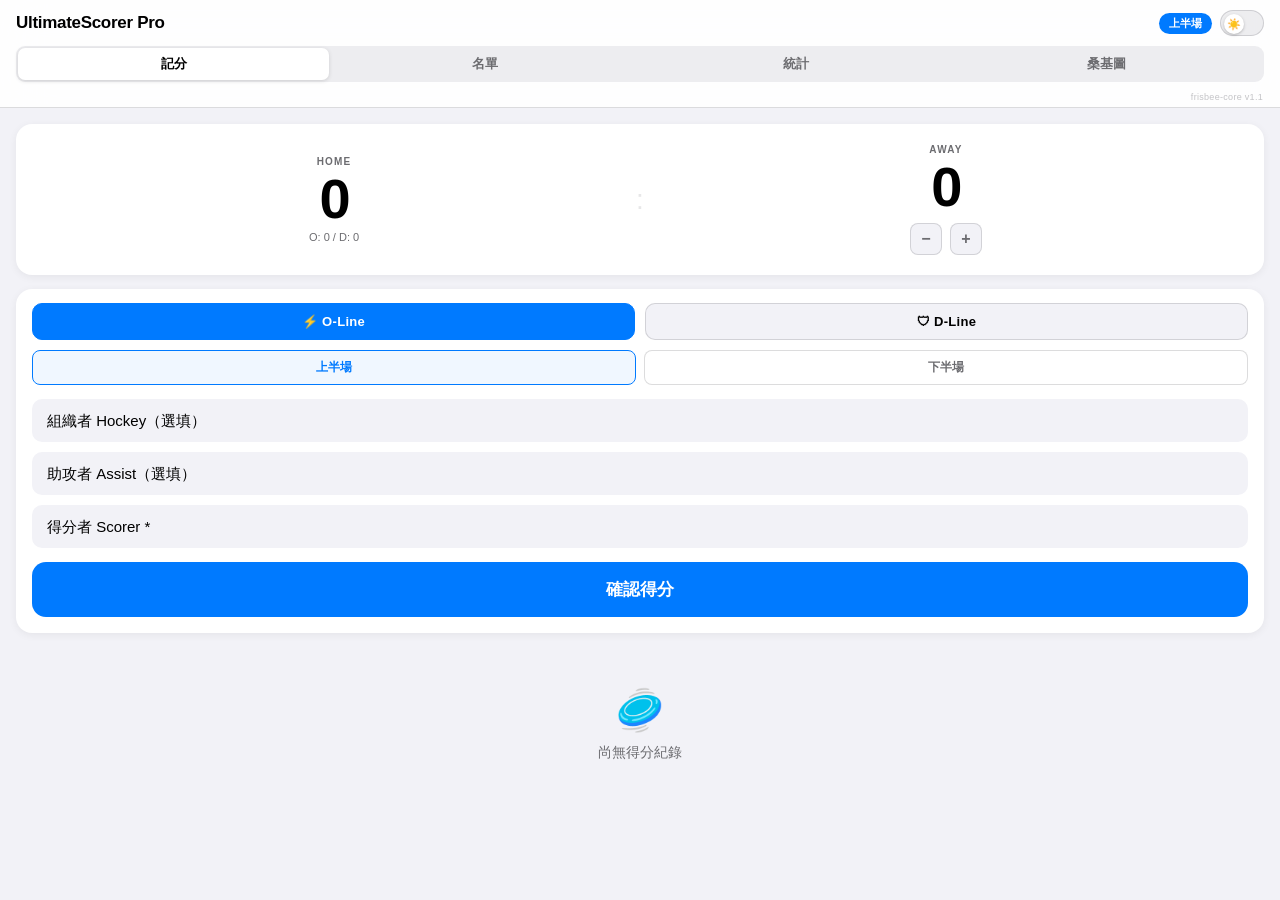
==== commit 84f3536e: "Update and rename index2.html to index.html" ====
--- a/index.html
+++ b/index.html
@@ -1,760 +1,804 @@
-<!DOCTYPE html>
-<html lang="zh-TW">
-<head>
-<meta charset="UTF-8">
-<meta name="viewport" content="width=device-width, initial-scale=1.0, maximum-scale=1.0, user-scalable=no">
-<title>UltimateScorer Pro</title>
-<style>
-:root {
-  --bg: #F2F2F7;
-  --card: #FFFFFF;
-  --label: #000000;
-  --label2: #6C6C70;
-  --blue: #007AFF;
-  --red: #FF3B30;
-  --green: #34C759;
-  --border: rgba(60,60,67,0.18);
-  --sep: rgba(60,60,67,0.12);
-  --seg-bg: rgba(118,118,128,0.12);
-  --input-bg: #F2F2F7;
-  --nav-bg: rgba(255,255,255,0.88);
-}
-
-/* 深色模式變數 */
-body.dark-mode {
-  --bg: #000000;
-  --card: #1C1C1E;
-  --label: #FFFFFF;
-  --label2: #EBEBF599;
-  --border: rgba(84,84,88,0.65);
-  --sep: rgba(84,84,88,0.3);
-  --seg-bg: #2C2C2E;
-  --input-bg: #2C2C2E;
-  --nav-bg: rgba(28,28,30,0.88);
-}
-
-* { box-sizing: border-box; margin: 0; padding: 0; -webkit-tap-highlight-color: transparent; }
-body { font-family: -apple-system, BlinkMacSystemFont, "SF Pro Text", sans-serif; background: var(--bg); color: var(--label); min-height: 100vh; overflow-x: hidden; transition: background 0.3s, color 0.3s; }
-
-/* NAV */
-.nav { position: sticky; top: 0; z-index: 100; background: var(--nav-bg); backdrop-filter: blur(24px); border-bottom: 0.5px solid var(--border); transition: background 0.3s; }
-.nav-top { display: flex; justify-content: space-between; align-items: center; padding: 10px 16px 0; }
-.nav-title { font-size: 17px; font-weight: 800; letter-spacing: -0.3px; }
-.nav-sub { font-size: 11px; color: var(--label2); font-weight: 500; }
-.nav-actions { display: flex; align-items: center; gap: 12px; }
-.theme-toggle { background: none; border: none; font-size: 18px; cursor: pointer; color: var(--label); }
-.half-tag { font-size: 11px; font-weight: 700; padding: 3px 10px; border-radius: 20px; background: var(--blue); color: white; }
-.seg { background: var(--seg-bg); border-radius: 9px; padding: 2px; display: flex; margin: 10px 16px; }
-.seg-btn { flex: 1; border: none; padding: 7px 4px; font-size: 13px; font-weight: 600; border-radius: 7px; background: transparent; cursor: pointer; color: var(--label2); transition: all .2s; }
-.seg-btn.active { background: var(--card); color: var(--label); box-shadow: 0 1px 4px rgba(0,0,0,0.14); }
-
-/* SCREENS */
-.screen { display: none; padding: 16px; padding-bottom: 40px; }
-.screen.active { display: block; }
-
-/* CARDS */
-.card { background: var(--card); border-radius: 16px; box-shadow: 0 2px 8px rgba(0,0,0,0.06); margin-bottom: 14px; overflow: hidden; transition: background 0.3s; }
-.card-p { padding: 16px; }
-
-/* SCOREBOARD */
-.scoreboard { display: flex; align-items: center; justify-content: space-around; padding: 20px 16px; }
-.score-side { text-align: center; flex: 1; }
-.score-label { font-size: 10px; font-weight: 800; letter-spacing: 1.2px; color: var(--label2); margin-bottom: 4px; }
-.score-num { font-size: 56px; font-weight: 900; letter-spacing: -2px; line-height: 1; transition: all .3s; }
-.score-num.pop { animation: scorePop .35s ease; }
-@keyframes scorePop { 0%{transform:scale(1)} 40%{transform:scale(1.25)} 100%{transform:scale(1)} }
-.score-divider { font-size: 28px; color: var(--sep); font-weight: 300; }
-.opp-ctrl { display: flex; gap: 8px; margin-top: 8px; justify-content: center; }
-.opp-btn { width: 32px; height: 32px; border-radius: 8px; border: 1px solid var(--border); background: var(--input-bg); font-size: 16px; font-weight: 700; cursor: pointer; color: var(--label2); }
-
-/* LINE TOGGLE */
-.line-row { display: flex; gap: 10px; padding: 14px 16px 0; }
-.line-btn { flex: 1; padding: 10px; border-radius: 10px; border: 1.5px solid var(--border); font-size: 13px; font-weight: 700; background: var(--input-bg); color: var(--label); cursor: pointer; transition: all .2s; letter-spacing: 0.3px; }
-.line-btn.act-o { background: var(--blue); color: white; border-color: var(--blue); }
-.line-btn.act-d { background: var(--red); color: white; border-color: var(--red); }
-
-/* HALF ROW */
-.half-row { display: flex; gap: 8px; padding: 10px 16px 14px; }
-.half-btn { flex: 1; padding: 8px; border-radius: 8px; border: 1px solid var(--border); font-size: 12px; font-weight: 700; background: var(--input-bg); cursor: pointer; color: var(--label2); transition: all .2s; }
-.half-btn.active { background: var(--blue); border-color: var(--blue); color: white; }
-
-/* FORM */
-.custom-select { width: 100%; padding: 12px 14px; border-radius: 10px; background: var(--input-bg); border: 1px solid transparent; font-size: 15px; appearance: none; -webkit-appearance: none; margin-bottom: 10px; color: var(--label); transition: background 0.3s, color 0.3s; }
-.custom-input { width: 100%; padding: 12px 14px; border-radius: 10px; background: var(--input-bg); border: 1px solid transparent; font-size: 15px; color: var(--label); transition: background 0.3s, color 0.3s; }
-.custom-select:focus, .custom-input:focus { outline: none; border-color: var(--blue); }
-.btn-row { display: flex; gap: 10px; margin-top: 4px; }
-.btn-main { flex: 3; border: none; padding: 16px; border-radius: 14px; background: var(--blue); color: white; font-size: 17px; font-weight: 700; cursor: pointer; transition: all .15s; letter-spacing: -0.2px; }
-.btn-main:active { transform: scale(0.97); }
-.btn-main.d-mode { background: var(--red); }
-
-/* LOG */
-.log-item { display: flex; align-items: center; justify-content: space-between; padding: 13px 16px; border-bottom: 0.5px solid var(--sep); }
-.log-item:last-child { border-bottom: none; }
-.log-bar { width: 4px; height: 36px; border-radius: 2px; flex-shrink: 0; margin-right: 12px; }
-.log-main { flex: 1; }
-.log-scorer { font-weight: 700; font-size: 14px; }
-.log-chain { font-size: 11px; color: var(--label2); margin-top: 2px; }
-.log-meta { font-size: 10px; color: var(--label2); margin-top: 1px; }
-.log-actions { display: flex; gap: 4px; }
-.icon-btn { border: none; background: none; cursor: pointer; font-size: 16px; padding: 6px; color: var(--label2); }
-.log-num { font-size: 11px; font-weight: 800; color: var(--label2); min-width: 22px; text-align: center; margin-right: 8px; }
-
-/* ROSTER */
-.p-chips { display: flex; flex-wrap: wrap; gap: 8px; padding: 16px 16px 8px; }
-.p-chip { display: flex; align-items: center; gap: 6px; padding: 6px 12px; border-radius: 20px; font-size: 12px; font-weight: 700; color: white; }
-.p-chip-rm { background: rgba(255,255,255,0.25); border: none; border-radius: 50%; width: 16px; height: 16px; cursor: pointer; font-size: 10px; color: white; display: flex; align-items: center; justify-content: center; }
-.add-row { display: flex; gap: 8px; padding: 8px 16px 16px; }
-.add-btn { background: var(--blue); color: white; border: none; padding: 10px 20px; border-radius: 12px; font-weight: 700; font-size: 14px; cursor: pointer; white-space: nowrap; }
-
-/* STATS */
-.stat-grid { display: grid; grid-template-columns: 1fr 1fr; gap: 10px; margin-bottom: 14px; }
-.stat-card { background: var(--card); border-radius: 14px; padding: 14px; box-shadow: 0 2px 8px rgba(0,0,0,0.06); transition: background 0.3s; }
-.stat-label { font-size: 10px; font-weight: 700; letter-spacing: 0.8px; color: var(--label2); margin-bottom: 4px; }
-.stat-val { font-size: 28px; font-weight: 900; letter-spacing: -1px; color: var(--label); }
-.stat-sub { font-size: 11px; color: var(--label2); margin-top: 2px; }
-
-.leaderboard { background: var(--card); border-radius: 16px; box-shadow: 0 2px 8px rgba(0,0,0,0.06); margin-bottom: 14px; overflow: hidden; transition: background 0.3s; }
-.lb-header { padding: 12px 16px; border-bottom: 0.5px solid var(--sep); font-size: 12px; font-weight: 800; letter-spacing: 0.6px; color: var(--label2); }
-.lb-row { display: flex; align-items: center; padding: 11px 16px; border-bottom: 0.5px solid var(--sep); }
-.lb-row:last-child { border-bottom: none; }
-.lb-rank { font-size: 12px; font-weight: 800; color: var(--label2); min-width: 22px; }
-.lb-dot { width: 10px; height: 10px; border-radius: 50%; margin-right: 10px; flex-shrink: 0; }
-.lb-name { flex: 1; font-size: 14px; font-weight: 600; color: var(--label); }
-.lb-count { font-size: 16px; font-weight: 800; }
-.lb-bar-wrap { flex: 1; height: 5px; background: var(--bg); border-radius: 3px; margin: 0 10px; }
-.lb-bar { height: 5px; border-radius: 3px; transition: width .4s ease; }
-
-/* SANKEY */
-#sankey-wrap { background: var(--card); border-radius: 16px; overflow-x: auto; box-shadow: 0 2px 8px rgba(0,0,0,0.06); margin-bottom: 14px; transition: background 0.3s; }
-
-/* CSV btn */
-.csv-btn { width: 100%; background: none; border: 1.5px solid var(--blue); color: var(--blue); padding: 13px; border-radius: 14px; font-weight: 700; font-size: 15px; cursor: pointer; }
-
-/* EMPTY STATE */
-.empty { text-align: center; padding: 40px 20px; color: var(--label2); font-size: 14px; }
-.empty-icon { font-size: 40px; margin-bottom: 10px; }
-
-/* TOAST */
-.toast { position: fixed; bottom: 30px; left: 50%; transform: translateX(-50%) translateY(20px); background: rgba(30,30,30,0.9); color: white; padding: 10px 20px; border-radius: 20px; font-size: 13px; font-weight: 600; opacity: 0; transition: all .3s; z-index: 9999; white-space: nowrap; pointer-events: none; }
-.toast.show { opacity: 1; transform: translateX(-50%) translateY(0); }
-
-.version-mark { text-align: center; font-size: 10px; color: var(--label2); opacity: 0.5; margin-top: 20px; letter-spacing: 0.5px; }
-</style>
-</head>
-<body>
-
-<div class="nav">
-  <div class="nav-top">
-    <div>
-      <div class="nav-title" id="disp-match">未命名比賽</div>
-      <div class="nav-sub" id="disp-team">未命名隊伍</div>
-    </div>
-    <div class="nav-actions">
-      <button class="theme-toggle" id="btn-theme" onclick="toggleTheme()">🌙</button>
-      <div class="half-tag" id="disp-half">上半場</div>
-    </div>
-  </div>
-  <div class="seg">
-    <button class="seg-btn active" onclick="showTab('record',this)">記分</button>
-    <button class="seg-btn" onclick="showTab('roster',this)">隊員</button>
-    <button class="seg-btn" onclick="showTab('stats',this)">統計</button>
-    <button class="seg-btn" onclick="showTab('sankey',this)">桑基圖</button>
-  </div>
-</div>
-
-<div id="record-screen" class="screen active">
-  <div class="card">
-    <div class="scoreboard">
-      <div class="score-side">
-        <div class="score-label">HOME</div>
-        <div class="score-num" id="us-score">0</div>
-        <div style="font-size:11px;color:var(--label2);margin-top:4px" id="line-breakdown">O: 0 / D: 0</div>
-      </div>
-      <div class="score-divider">:</div>
-      <div class="score-side">
-        <div class="score-label">AWAY</div>
-        <div class="score-num" id="opp-score">0</div>
-        <div class="opp-ctrl">
-          <button class="opp-btn" onclick="adj(-1)">−</button>
-          <button class="opp-btn" onclick="adj(1)">+</button>
-        </div>
-      </div>
-    </div>
-  </div>
-
-  <div class="card">
-    <div class="line-row">
-      <button class="line-btn act-o" id="line-o" onclick="setL('O')">⚡ O-Line</button>
-      <button class="line-btn" id="line-d" onclick="setL('D')">🛡 D-Line</button>
-    </div>
-    <div class="half-row">
-      <button class="half-btn active" id="h1-btn" onclick="setHalf(1)">上半場</button>
-      <button class="half-btn" id="h2-btn" onclick="setHalf(2)">下半場</button>
-    </div>
-    <div style="padding:0 16px 16px">
-      <select class="custom-select" id="sel-p"><option value="">組織者 Hockey（選填）</option></select>
-      <select class="custom-select" id="sel-a"><option value="">助攻者 Assist（选填）</option></select>
-      <select class="custom-select" id="sel-s"><option value="">得分者 Scorer *</option></select>
-      <div class="btn-row">
-        <button class="btn-main" id="main-btn" onclick="rec()">確認得分</button>
-      </div>
-    </div>
-  </div>
-
-  <div id="log"></div>
-</div>
-
-<div id="roster-screen" class="screen">
-  <div class="card">
-    <div style="padding:16px;font-size:13px;font-weight:700;border-bottom:0.5px solid var(--sep)">比賽設定</div>
-    <div style="padding:16px">
-      <input id="in-match" type="text" class="custom-input" style="margin-bottom:10px" placeholder="比賽名稱..." oninput="updateMeta()">
-      <input id="in-team" type="text" class="custom-input" placeholder="隊伍名稱..." oninput="updateMeta()">
-    </div>
-  </div>
-  <div class="card">
-    <div style="padding:14px 16px;font-size:13px;font-weight:700;border-bottom:0.5px solid var(--sep)">隊員名單 <span id="p-count" style="font-weight:400;color:var(--label2)"></span></div>
-    <div class="p-chips" id="p-list"></div>
-    <div class="add-row">
-      <input id="p-in" type="text" class="custom-input" style="flex:1;margin:0" placeholder="輸入姓名..." onkeydown="if(event.key==='Enter')addP()">
-      <button class="add-btn" onclick="addP()">新增</button>
-    </div>
-  </div>
-  <div class="card card-p" style="display:flex;justify-content:space-between;align-items:center">
-    <div>
-      <div style="font-size:13px;font-weight:700">重置本場比賽</div>
-      <div style="font-size:11px;color:var(--label2);margin-top:2px" id="reset-hint">清除所有得分紀錄</div>
-    </div>
-    <button id="reset-btn" onclick="resetStep()" style="background:var(--red);color:white;border:none;padding:8px 16px;border-radius:10px;font-size:13px;font-weight:700;cursor:pointer">重置</button>
-  </div>
-  
-  <div class="version-mark">frisbee-core v1.1</div>
-</div>
-
-<div id="stats-screen" class="screen">
-  <div id="stats-content"></div>
-</div>
-
-<div id="sankey-screen" class="screen">
-  <div id="sankey-wrap"><svg id="sankey-svg" style="min-height:80px"></svg></div>
-  <button class="csv-btn" onclick="dl()">📥 導出 CSV 戰報</button>
-</div>
-
-<div class="toast" id="toast"></div>
-
-<script>
-const STORAGE_KEY = 'uscorer_v2';
-
-let state = load();
-
-function load() {
-  try {
-    const d = localStorage.getItem(STORAGE_KEY);
-    if (d) return JSON.parse(d);
-  } catch(e) {}
-  return {
-    players: [], // 清空預設名單
-    points: [],
-    opp: 0,
-    line: 'O',
-    half: 1,
-    matchName: '',
-    teamName: '',
-    darkMode: false
-  };
-}
-
-function save() {
-  try { localStorage.setItem(STORAGE_KEY, JSON.stringify(state)); } catch(e) {}
-}
-
-function toggleTheme() {
-  state.darkMode = !state.darkMode;
-  applyTheme();
-  save();
-  if(document.getElementById('sankey-screen').classList.contains('active')) drawSankey();
-}
-
-function applyTheme() {
-  if (state.darkMode) {
-    document.body.classList.add('dark-mode');
-    document.getElementById('btn-theme').textContent = '☀️';
-  } else {
-    document.body.classList.remove('dark-mode');
-    document.getElementById('btn-theme').textContent = '🌙';
-  }
-}
-
-function pColor(name) {
-  let h = 0;
-  for (let i = 0; i < name.length; i++) h = name.charCodeAt(i) + ((h << 5) - h);
-  return `hsl(${Math.abs(h) % 360},65%,42%)`;
-}
-
-function toast(msg) {
-  const t = document.getElementById('toast');
-  t.textContent = msg;
-  t.classList.add('show');
-  setTimeout(() => t.classList.remove('show'), 2000);
-}
-
-function showTab(t, b) {
-  document.querySelectorAll('.screen').forEach(s => s.classList.remove('active'));
-  document.querySelectorAll('.seg-btn').forEach(x => x.classList.remove('active'));
-  document.getElementById(t + '-screen').classList.add('active');
-  b.classList.add('active');
-  document.getElementById('disp-half').style.display = t === 'record' ? '' : 'none';
-  if (t === 'stats') renderStats();
-  if (t === 'sankey') drawSankey();
-}
-
-function updateMeta() {
-  state.matchName = document.getElementById('in-match').value;
-  state.teamName = document.getElementById('in-team').value;
-  document.getElementById('disp-match').textContent = state.matchName || '未命名比賽';
-  document.getElementById('disp-team').textContent = state.teamName || '未命名隊伍';
-  save();
-}
-
-function setL(l) {
-  state.line = l;
-  document.getElementById('line-o').className = 'line-btn' + (l === 'O' ? ' act-o' : '');
-  document.getElementById('line-d').className = 'line-btn' + (l === 'D' ? ' act-d' : '');
-  document.getElementById('main-btn').className = 'btn-main' + (l === 'D' ? ' d-mode' : '');
-  save();
-}
-
-function setHalf(h) {
-  state.half = h;
-  document.getElementById('h1-btn').classList.toggle('active', h === 1);
-  document.getElementById('h2-btn').classList.toggle('active', h === 2);
-  document.getElementById('disp-half').textContent = h === 1 ? '上半場' : '下半場';
-  save();
-}
-
-function adj(d) {
-  state.opp = Math.max(0, state.opp + d);
-  document.getElementById('opp-score').textContent = state.opp;
-  save();
-}
-
-function popSelects() {
-  ['sel-p','sel-a','sel-s'].forEach(id => {
-    const s = document.getElementById(id), v = s.value;
-    const placeholder = s.options[0].text;
-    s.innerHTML = `<option value="">${placeholder}</option>`;
-    state.players.forEach(p => {
-      const o = document.createElement('option');
-      o.value = o.textContent = p;
-      if (p === v) o.selected = true;
-      s.appendChild(o);
-    });
-  });
-}
-
-function rec() {
-  if (state.players.length === 0) { toast('⚠️ 請先在名單頁新增隊員'); return; }
-  const p = document.getElementById('sel-p').value;
-  const a = document.getElementById('sel-a').value;
-  const s = document.getElementById('sel-s').value;
-  if (!s) { toast('⚠️ 請選擇得分者'); return; }
-  state.points.push({
-    l: state.line,
-    half: state.half,
-    p: p || '無',
-    a: a || '無',
-    s: s,
-    t: new Date().toLocaleTimeString('zh-TW', {hour:'2-digit', minute:'2-digit'})
-  });
-  save();
-  updateDisplay();
-  popScoreAnim();
-  toast(`🎯 ${s} 得分！`);
-}
-
-function popScoreAnim() {
-  const el = document.getElementById('us-score');
-  el.classList.remove('pop');
-  void el.offsetWidth;
-  el.classList.add('pop');
-}
-
-function undo() {
-  if (!state.points.length) return;
-  if (confirm('確定撤銷最後一筆紀錄？')) {
-    state.points.pop();
-    save();
-    updateDisplay();
-    toast('↩ 已撤銷');
-  }
-}
-
-function del(i) {
-  if (confirm('確定刪除這筆得分？')) {
-    state.points.splice(i, 1);
-    save();
-    updateDisplay();
-    toast('🗑 已刪除');
-  }
-}
-
-function edit(i) {
-  const pt = state.points[i];
-  setL(pt.l);
-  setHalf(pt.half || 1);
-  popSelects();
-  document.getElementById('sel-p').value = pt.p === '無' ? '' : pt.p;
-  document.getElementById('sel-a').value = pt.a === '無' ? '' : pt.a;
-  document.getElementById('sel-s').value = pt.s;
-  state.points.splice(i, 1);
-  save();
-  updateDisplay();
-  window.scrollTo({ top: 0, behavior: 'smooth' });
-  toast('✏️ 已載入，請修改後確認');
-}
-
-function updateDisplay() {
-  const pts = state.points;
-  document.getElementById('us-score').textContent = pts.length;
-  const oLine = pts.filter(p => p.l === 'O').length;
-  const dLine = pts.filter(p => p.l === 'D').length;
-  document.getElementById('line-breakdown').textContent = `O: ${oLine} / D: ${dLine}`;
-  ['sel-p','sel-a','sel-s'].forEach(id => document.getElementById(id).value = '');
-  renderLog();
-}
-
-function renderLog() {
-  const pts = state.points;
-  if (!pts.length) {
-    document.getElementById('log').innerHTML = '<div class="empty"><div class="empty-icon">🥏</div>尚無得分紀錄</div>';
-    return;
-  }
-  document.getElementById('log').innerHTML = '<div class="card">' +
-    pts.slice().reverse().map((pt, ri) => {
-      const i = pts.length - 1 - ri;
-      const color = pt.l === 'O' ? 'var(--blue)' : 'var(--red)';
-      const chain = [pt.p, pt.a, pt.s].filter(x => x !== '無').join(' → ');
-      return `<div class="log-item">
-        <div class="log-bar" style="background:${color}"></div>
-        <div class="log-num">#${i+1}</div>
-        <div class="log-main">
-          <div class="log-scorer" style="color:var(--label)">${pt.s}</div>
-          <div class="log-chain">${chain}</div>
-          <div class="log-meta">${pt.l}-Line · ${pt.half === 2 ? '下' : '上'}半場 · ${pt.t}</div>
-        </div>
-        <div class="log-actions">
-          <button class="icon-btn" onclick="edit(${i})" title="編輯">✏️</button>
-        </div>
-      </div>`;
-    }).join('') + '</div>';
-}
-
-function addP() {
-  const inp = document.getElementById('p-in');
-  const name = inp.value.trim();
-  if (!name) return;
-  if (state.players.includes(name)) { toast('⚠️ 已有此隊員'); return; }
-  state.players.push(name);
-  inp.value = '';
-  save();
-  renderRoster();
-  popSelects();
-  toast(`✅ 已新增 ${name}`);
-}
-
-function removeP(name) {
-  if (!confirm(`確定移除 ${name}？`)) return;
-  state.players = state.players.filter(p => p !== name);
-  save();
-  renderRoster();
-  popSelects();
-}
-
-function renderRoster() {
-  document.getElementById('p-count').textContent = `(${state.players.length} 人)`;
-  if(state.players.length === 0) {
-     document.getElementById('p-list').innerHTML = '<span style="color:var(--label2);font-size:12px;padding:8px 0;">尚未添加隊員...</span>';
-     return;
-  }
-  document.getElementById('p-list').innerHTML = state.players.map(p =>
-    `<div class="p-chip" style="background:${pColor(p)}">
-      ${p}
-      <button class="p-chip-rm" onclick="removeP('${p}')">✕</button>
-    </div>`
-  ).join('');
-}
-
-let resetPending = false, resetTimer = null;
-function resetStep() {
-  const btn = document.getElementById('reset-btn');
-  const hint = document.getElementById('reset-hint');
-  if (!resetPending) {
-    resetPending = true;
-    btn.textContent = '確認清除';
-    btn.style.background = '#8E8E93';
-    hint.textContent = '再按一次確認，3秒後取消';
-    resetTimer = setTimeout(() => {
-      resetPending = false;
-      btn.textContent = '重置';
-      btn.style.background = 'var(--red)';
-      hint.textContent = '清除所有得分紀錄';
-    }, 3000);
-  } else {
-    clearTimeout(resetTimer);
-    resetPending = false;
-    btn.textContent = '重置';
-    btn.style.background = 'var(--red)';
-    hint.textContent = '清除所有得分紀錄';
-    state.points = [];
-    state.opp = 0;
-    save();
-    document.getElementById('opp-score').textContent = '0';
-    updateDisplay();
-    toast('🔄 已重置比賽');
-  }
-}
-
-function renderStats() {
-  const pts = state.points;
-  const el = document.getElementById('stats-content');
-  if (!pts.length) {
-    el.innerHTML = '<div class="empty"><div class="empty-icon">📊</div>尚無統計數據</div>';
-    return;
-  }
-
-  const scorers = {}, assisters = {}, passers = {};
-  let oCount = 0, dCount = 0, h1 = 0, h2 = 0;
-
-  pts.forEach(pt => {
-    scorers[pt.s] = (scorers[pt.s] || 0) + 1;
-    if (pt.a !== '無') assisters[pt.a] = (assisters[pt.a] || 0) + 1;
-    if (pt.p !== '無') passers[pt.p] = (passers[pt.p] || 0) + 1;
-    if (pt.l === 'O') oCount++; else dCount++;
-    if (pt.half === 2) h2++; else h1++;
-  });
-
-  const topScorer = Object.entries(scorers).sort((a,b) => b[1]-a[1])[0];
-  const oEff = oCount + dCount > 0 ? Math.round(oCount / pts.length * 100) : 0;
-
-  const makeBoard = (title, data, color) => {
-    const sorted = Object.entries(data).sort((a,b) => b[1]-a[1]);
-    const max = sorted[0]?.[1] || 1;
-    return `<div class="leaderboard">
-      <div class="lb-header">${title}</div>
-      ${sorted.map(([name, n], idx) => `
-        <div class="lb-row">
-          <div class="lb-rank">${idx+1}</div>
-          <div class="lb-dot" style="background:${pColor(name)}"></div>
-          <div class="lb-name">${name}</div>
-          <div class="lb-bar-wrap"><div class="lb-bar" style="width:${Math.round(n/max*100)}%;background:${color}"></div></div>
-          <div class="lb-count" style="color:${color}">${n}</div>
-        </div>`).join('')}
-    </div>`;
-  };
-
-  el.innerHTML = `
-    <div class="stat-grid">
-      <div class="stat-card">
-        <div class="stat-label">總得分</div>
-        <div class="stat-val">${pts.length}</div>
-        <div class="stat-sub">對手 ${state.opp} 分</div>
-      </div>
-      <div class="stat-card">
-        <div class="stat-label">O-Line 效率</div>
-        <div class="stat-val" style="color:var(--blue)">${oEff}%</div>
-        <div class="stat-sub">O:${oCount} / D:${dCount}</div>
-      </div>
-      <div class="stat-card">
-        <div class="stat-label">上半場</div>
-        <div class="stat-val">${h1}</div>
-        <div class="stat-sub">下半場 ${h2} 分</div>
-      </div>
-      <div class="stat-card">
-        <div class="stat-label">得分王</div>
-        <div class="stat-val" style="font-size:20px;letter-spacing:-0.5px">${topScorer ? topScorer[0] : '—'}</div>
-        <div class="stat-sub">${topScorer ? topScorer[1] + ' 分' : ''}</div>
-      </div>
-    </div>
-    ${makeBoard('🎯 得分排行', scorers, 'var(--blue)')}
-    ${Object.keys(assisters).length ? makeBoard('🤝 助攻排行', assisters, 'var(--green)') : ''}
-    ${Object.keys(passers).length ? makeBoard('🏃 組織排行', passers, '#FF9500') : ''}
-  `;
-}
-
-// 監聽螢幕寬度變化，確保桑基圖重繪不變形
-window.addEventListener('resize', () => {
-  if(document.getElementById('sankey-screen').classList.contains('active')) {
-    drawSankey();
-  }
-});
-
-function drawSankey() {
-  const svg = document.getElementById('sankey-svg');
-  const pts = state.points;
-  const textColor = state.darkMode ? '#FFFFFF' : '#3C3C43';
-
-  const empty = (msg) => {
-    svg.innerHTML = `<text x="50%" y="60" text-anchor="middle" font-family="-apple-system,sans-serif" font-size="13" fill="#888">${msg}</text>`;
-    svg.setAttribute('viewBox','0 0 300 80'); svg.setAttribute('width','300'); svg.setAttribute('height','80');
-  };
-  if (!pts.length) return empty('尚無數據');
-
-  const hasPasser = pts.some(p => p.p !== '無');
-  const hasAssist = pts.some(p => p.a !== '無');
-  if (!hasPasser && !hasAssist) return empty('無流程數據（所有得分均無組織/助攻記錄）');
-
-  const PC = 0;
-  const AC = hasPasser ? 1 : 0;
-  const SC = (hasPasser ? 1 : 0) + (hasAssist ? 1 : 0);
-  const numCols = SC + 1;
-
-  const linkMap = {};
-  const addLink = (fn, fc, tn, tc) => {
-    const k = `${fn}|${fc}>${tn}|${tc}`;
-    linkMap[k] = (linkMap[k]||0) + 1;
-  };
-  pts.forEach(pt => {
-    if (pt.p !== '無' && pt.a !== '無') {
-      addLink(pt.p, PC, pt.a, AC);
-      addLink(pt.a, AC, pt.s, SC);
-    } else if (pt.p !== '無') {
-      addLink(pt.p, PC, pt.s, SC);
-    } else if (pt.a !== '無') {
-      addLink(pt.a, AC, pt.s, SC);
-    }
-  });
-
-  const links = Object.entries(linkMap).map(([k, v]) => {
-    const [from, to] = k.split('>');
-    const [fn, fc] = from.split('|');
-    const [tn, tc] = to.split('|');
-    return { fid: from, tid: to, fn, tn, fc: +fc, tc: +tc, value: v };
-  });
-  if (!links.length) return empty('無流程數據');
-
-  const colNodes = Array.from({length: numCols}, () => []);
-  const seen = new Set();
-  links.forEach(lk => {
-    if (!seen.has(lk.fid)) { seen.add(lk.fid); colNodes[lk.fc].push(lk.fid); }
-    if (!seen.has(lk.tid)) { seen.add(lk.tid); colNodes[lk.tc].push(lk.tid); }
-  });
-
-  const nodeOut = {}, nodeIn = {};
-  links.forEach(lk => {
-    nodeOut[lk.fid] = (nodeOut[lk.fid]||0) + lk.value;
-    nodeIn[lk.tid]  = (nodeIn[lk.tid]||0)  + lk.value;
-  });
-  const nodeValue = {};
-  colNodes.forEach((ids, ci) => {
-    ids.forEach(id => {
-      nodeValue[id] = ci === SC ? (nodeIn[id]||0) : (nodeOut[id]||0);
-    });
-  });
-
-  const wrap = document.getElementById('sankey-wrap');
-  const W = Math.max(wrap.clientWidth - 32, 260); // 確保適配手機寬度
-  const nW = 85, unitH = 28, minH = 40, gapY = 16, padTop = 38, padX = 10;
-  const colSpacing = numCols > 1 ? (W - padX*2 - nW) / (numCols - 1) : 0;
-
-  const colH = colNodes.map(ids =>
-    ids.reduce((s, id) => s + Math.max(nodeValue[id]*unitH, minH) + gapY, 0) - gapY
-  );
-  const maxH = Math.max(...colH);
-
-  const nodePos = {};
-  colNodes.forEach((ids, ci) => {
-    let y = padTop + (maxH - colH[ci]) / 2;
-    const x = padX + ci * colSpacing;
-    ids.forEach(id => {
-      const h = Math.max(nodeValue[id]*unitH, minH);
-      nodePos[id] = { x, y, h };
-      y += h + gapY;
-    });
-  });
-
-  links.sort((a, b) =>
-    (nodePos[a.fid]?.y||0) - (nodePos[b.fid]?.y||0) ||
-    (nodePos[a.tid]?.y||0) - (nodePos[b.tid]?.y||0)
-  );
-
-  const srcOff = {}, tgtOff = {};
-  let html = '';
-
-  links.forEach(lk => {
-    const src = nodePos[lk.fid], tgt = nodePos[lk.tid];
-    if (!src || !tgt) return;
-    const lh = Math.max(lk.value * unitH, 6);
-    const sOff = srcOff[lk.fid] || 0;
-    const tOff = tgtOff[lk.tid] || 0;
-    srcOff[lk.fid] = sOff + lh;
-    tgtOff[lk.tid] = tOff + lh;
-
-    const x1=src.x+nW, y1t=src.y+sOff, y1b=y1t+lh;
-    const x2=tgt.x,    y2t=tgt.y+tOff, y2b=y2t+lh;
-    const mx=(x1+x2)/2;
-    html += `<path d="M${x1},${y1t} C${mx},${y1t} ${mx},${y2t} ${x2},${y2t} L${x2},${y2b} C${mx},${y2b} ${mx},${y1b} ${x1},${y1b} Z" fill="#AEAEB2" fill-opacity="0.3"/>`;
-    const labelY = ((y1t+y1b)/2 + (y2t+y2b)/2)/2 + 4;
-    html += `<text x="${mx}" y="${labelY}" text-anchor="middle" font-size="11" font-weight="700" fill="${textColor}" font-family="-apple-system,sans-serif">${lk.value}</text>`;
-  });
-
-  Object.entries(nodePos).forEach(([id, {x, y, h}]) => {
-    const name = id.split('|')[0];
-    const color = pColor(name);
-    const val = nodeValue[id];
-    const rectFill = state.darkMode ? '#1C1C1E' : '#FFFFFF';
-    html += `<rect x="${x}" y="${y}" width="${nW}" height="${h}" rx="8" fill="${rectFill}" stroke="${color}" stroke-width="2.5"/>`;
-    const midY = y + h/2;
-    html += `<text x="${x+nW/2}" y="${midY+(h>minH?-4:5)}" text-anchor="middle" font-size="12" font-weight="800" fill="${color}" font-family="-apple-system,sans-serif">${name}</text>`;
-    if (h > minH) html += `<text x="${x+nW/2}" y="${midY+12}" text-anchor="middle" font-size="10" fill="${color}" opacity="0.72" font-family="-apple-system,sans-serif">${val} 次</text>`;
-  });
-
-  const colLabels = [];
-  if (hasPasser) colLabels.push('組織');
-  if (hasAssist) colLabels.push('助攻');
-  colLabels.push('得分');
-  colLabels.forEach((label, ci) => {
-    html += `<text x="${padX+ci*colSpacing+nW/2}" y="24" text-anchor="middle" font-size="11" font-weight="800" fill="#8E8E93" letter-spacing="0.5" font-family="-apple-system,sans-serif">${label}</text>`;
-  });
-
-  const totalH = padTop + maxH + 24;
-  svg.innerHTML = html;
-  svg.setAttribute('viewBox', `0 0 ${W} ${totalH}`);
-  svg.setAttribute('width', W);
-  svg.setAttribute('height', totalH);
-}
-
-function dl() {
-  if (state.points.length === 0) { toast('⚠️ 尚無數據可導出'); return; }
-  let c = '\uFEFF';
-  c += `比賽名稱,${state.matchName || '未命名比賽'}\n`;
-  c += `隊伍名稱,${state.teamName || '未命名隊伍'}\n\n`;
-  c += '時間,半場,組別,組織,助攻,得分\n';
-  
-  state.points.forEach(p => {
-    c += `${p.t},${p.half === 2 ? '下半場' : '上半場'},${p.l}-Line,${p.p},${p.a},${p.s}\n`;
-  });
-  const b = new Blob([c], { type: 'text/csv' });
-  const a = document.createElement('a');
-  a.href = URL.createObjectURL(b);
-  a.download = `${state.matchName || 'UltimateScorer'}_戰報.csv`;
-  a.click();
-}
-
-function init() {
-  applyTheme();
-  document.getElementById('in-match').value = state.matchName || '';
-  document.getElementById('in-team').value = state.teamName || '';
-  document.getElementById('disp-match').textContent = state.matchName || '未命名比賽';
-  document.getElementById('disp-team').textContent = state.teamName || '未命名隊伍';
-  document.getElementById('opp-score').textContent = state.opp;
-  setL(state.line || 'O');
-  setHalf(state.half || 1);
-  renderRoster();
-  popSelects();
-  updateDisplay();
-}
-
-init();
-</script>
-</body>
-</html>
+<!DOCTYPE html>
+<html lang="zh-TW">
+<head>
+<meta charset="UTF-8">
+<meta name="viewport" content="width=device-width, initial-scale=1.0, maximum-scale=1.0, user-scalable=no">
+<title>UltimateScorer Pro</title>
+<style>
+/* ── THEME TOKENS ── */
+:root {
+  --bg: #F2F2F7;
+  --card: #FFFFFF;
+  --nav-bg: rgba(255,255,255,0.88);
+  --label: #000000;
+  --label2: #6C6C70;
+  --blue: #007AFF;
+  --red: #FF3B30;
+  --green: #34C759;
+  --border: rgba(60,60,67,0.18);
+  --sep: rgba(60,60,67,0.12);
+  --seg-bg: rgba(118,118,128,0.12);
+  --seg-active: #FFFFFF;
+  --half-active-bg: #F0F7FF;
+  --opp-btn-bg: #F2F2F7;
+  --input-bg: #F2F2F7;
+  --stat-card: #FFFFFF;
+  --lb-bg: #FFFFFF;
+  --sankey-bg: #FFFFFF;
+  --sankey-node: #FFFFFF;
+  --band-fill: #AEAEB2;
+  --band-label: #3C3C43;
+  --col-label: #8E8E93;
+  --empty-color: #6C6C70;
+  --ver-color: rgba(60,60,67,0.3);
+}
+body.dark {
+  --bg: #1C1C1E;
+  --card: #2C2C2E;
+  --nav-bg: rgba(28,28,30,0.92);
+  --label: #FFFFFF;
+  --label2: #98989F;
+  --border: rgba(255,255,255,0.12);
+  --sep: rgba(255,255,255,0.08);
+  --seg-bg: rgba(255,255,255,0.08);
+  --seg-active: #3A3A3C;
+  --half-active-bg: #1A2E44;
+  --opp-btn-bg: #3A3A3C;
+  --input-bg: #3A3A3C;
+  --stat-card: #2C2C2E;
+  --lb-bg: #2C2C2E;
+  --sankey-bg: #2C2C2E;
+  --sankey-node: #3A3A3C;
+  --band-fill: #636366;
+  --band-label: #EBEBF5;
+  --col-label: #98989F;
+  --empty-color: #98989F;
+  --ver-color: rgba(255,255,255,0.2);
+}
+
+* { box-sizing: border-box; margin: 0; padding: 0; -webkit-tap-highlight-color: transparent; }
+body { font-family: -apple-system, BlinkMacSystemFont, "SF Pro Text", sans-serif; background: var(--bg); color: var(--label); min-height: 100vh; overflow-x: hidden; transition: background .3s, color .3s; }
+
+/* NAV */
+.nav { position: sticky; top: 0; z-index: 100; background: var(--nav-bg); backdrop-filter: blur(24px); border-bottom: 0.5px solid var(--border); transition: background .3s; }
+.nav-top { display: flex; justify-content: space-between; align-items: center; padding: 10px 16px 0; gap: 8px; }
+.nav-left { flex: 1; min-width: 0; }
+.nav-title { font-size: 17px; font-weight: 800; letter-spacing: -0.3px; white-space: nowrap; overflow: hidden; text-overflow: ellipsis; }
+.nav-sub { font-size: 11px; color: var(--label2); font-weight: 500; }
+.nav-right { display: flex; align-items: center; gap: 8px; flex-shrink: 0; }
+.half-tag { font-size: 11px; font-weight: 700; padding: 3px 10px; border-radius: 20px; background: var(--blue); color: white; }
+
+/* DARK TOGGLE */
+.dark-toggle { width: 44px; height: 26px; border-radius: 13px; background: var(--seg-bg); border: 0.5px solid var(--border); position: relative; cursor: pointer; transition: background .3s; flex-shrink: 0; }
+.dark-toggle.on { background: #3A3A3C; }
+.dark-toggle-knob { position: absolute; top: 3px; left: 3px; width: 20px; height: 20px; border-radius: 50%; background: white; transition: transform .25s; font-size: 11px; display: flex; align-items: center; justify-content: center; box-shadow: 0 1px 3px rgba(0,0,0,0.25); }
+.dark-toggle.on .dark-toggle-knob { transform: translateX(18px); }
+
+.seg { background: var(--seg-bg); border-radius: 9px; padding: 2px; display: flex; margin: 10px 16px; }
+.seg-btn { flex: 1; border: none; padding: 7px 4px; font-size: 13px; font-weight: 600; border-radius: 7px; background: transparent; cursor: pointer; color: var(--label2); transition: all .2s; }
+.seg-btn.active { background: var(--seg-active); color: var(--label); box-shadow: 0 1px 4px rgba(0,0,0,0.14); }
+
+/* VERSION */
+.ver { font-size: 9px; color: var(--ver-color); text-align: right; padding: 0 17px 5px; letter-spacing: 0.3px; }
+
+/* SCREENS */
+.screen { display: none; padding: 16px; padding-bottom: 40px; }
+.screen.active { display: block; }
+
+/* CARDS */
+.card { background: var(--card); border-radius: 16px; box-shadow: 0 2px 8px rgba(0,0,0,0.06); margin-bottom: 14px; overflow: hidden; transition: background .3s; }
+.card-p { padding: 16px; }
+
+/* SCOREBOARD */
+.scoreboard { display: flex; align-items: center; justify-content: space-around; padding: 20px 16px; }
+.score-side { text-align: center; flex: 1; }
+.score-label { font-size: 10px; font-weight: 800; letter-spacing: 1.2px; color: var(--label2); margin-bottom: 4px; }
+.score-num { font-size: 56px; font-weight: 900; letter-spacing: -2px; line-height: 1; transition: all .3s; }
+.score-num.pop { animation: scorePop .35s ease; }
+@keyframes scorePop { 0%{transform:scale(1)} 40%{transform:scale(1.25)} 100%{transform:scale(1)} }
+.score-divider { font-size: 28px; color: var(--sep); font-weight: 300; }
+.opp-ctrl { display: flex; gap: 8px; margin-top: 8px; justify-content: center; }
+.opp-btn { width: 32px; height: 32px; border-radius: 8px; border: 1px solid var(--border); background: var(--opp-btn-bg); font-size: 16px; font-weight: 700; cursor: pointer; color: var(--label2); }
+
+/* LINE TOGGLE */
+.line-row { display: flex; gap: 10px; padding: 14px 16px 0; }
+.line-btn { flex: 1; padding: 10px; border-radius: 10px; border: 1.5px solid var(--border); font-size: 13px; font-weight: 700; background: var(--input-bg); color: var(--label); cursor: pointer; transition: all .2s; letter-spacing: 0.3px; }
+.line-btn.act-o { background: var(--blue); color: white; border-color: var(--blue); }
+.line-btn.act-d { background: var(--red); color: white; border-color: var(--red); }
+
+/* HALF ROW */
+.half-row { display: flex; gap: 8px; padding: 10px 16px 14px; }
+.half-btn { flex: 1; padding: 8px; border-radius: 8px; border: 1px solid var(--border); font-size: 12px; font-weight: 700; background: var(--card); cursor: pointer; color: var(--label2); transition: all .2s; }
+.half-btn.active { background: var(--half-active-bg); border-color: var(--blue); color: var(--blue); }
+
+/* FORM */
+.custom-select { width: 100%; padding: 12px 14px; border-radius: 10px; background: var(--input-bg); border: 1px solid transparent; font-size: 15px; appearance: none; -webkit-appearance: none; margin-bottom: 10px; color: var(--label); transition: background .3s; }
+.custom-input { width: 100%; padding: 12px 14px; border-radius: 10px; background: var(--input-bg); border: 1px solid transparent; font-size: 15px; color: var(--label); transition: background .3s; }
+.custom-select:focus, .custom-input:focus { outline: none; border-color: var(--blue); }
+.btn-row { margin-top: 4px; }
+.btn-main { width: 100%; border: none; padding: 16px; border-radius: 14px; background: var(--blue); color: white; font-size: 17px; font-weight: 700; cursor: pointer; transition: all .15s; letter-spacing: -0.2px; }
+.btn-main:active { transform: scale(0.97); }
+.btn-main.d-mode { background: var(--red); }
+
+/* LOG */
+.log-item { display: flex; align-items: center; justify-content: space-between; padding: 13px 16px; border-bottom: 0.5px solid var(--sep); }
+.log-item:last-child { border-bottom: none; }
+.log-bar { width: 4px; height: 36px; border-radius: 2px; flex-shrink: 0; margin-right: 12px; }
+.log-main { flex: 1; min-width: 0; }
+.log-scorer { font-weight: 700; font-size: 14px; }
+.log-chain { font-size: 11px; color: var(--label2); margin-top: 2px; white-space: nowrap; overflow: hidden; text-overflow: ellipsis; }
+.log-meta { font-size: 10px; color: var(--label2); margin-top: 1px; }
+.log-actions { display: flex; gap: 4px; flex-shrink: 0; }
+.icon-btn { border: none; background: none; cursor: pointer; font-size: 16px; padding: 6px; color: var(--label2); }
+.log-num { font-size: 11px; font-weight: 800; color: var(--label2); min-width: 22px; text-align: center; margin-right: 8px; }
+
+/* ROSTER */
+.p-chips { display: flex; flex-wrap: wrap; gap: 8px; padding: 16px 16px 8px; }
+.p-chip { display: flex; align-items: center; gap: 6px; padding: 6px 12px; border-radius: 20px; font-size: 12px; font-weight: 700; color: white; }
+.p-chip-rm { background: rgba(255,255,255,0.25); border: none; border-radius: 50%; width: 16px; height: 16px; cursor: pointer; font-size: 10px; color: white; display: flex; align-items: center; justify-content: center; }
+.add-row { display: flex; gap: 8px; padding: 8px 16px 16px; }
+.add-btn { background: var(--blue); color: white; border: none; padding: 10px 20px; border-radius: 12px; font-weight: 700; font-size: 14px; cursor: pointer; white-space: nowrap; }
+
+/* STATS */
+.stat-grid { display: grid; grid-template-columns: 1fr 1fr; gap: 10px; margin-bottom: 14px; }
+.stat-card { background: var(--stat-card); border-radius: 14px; padding: 14px; box-shadow: 0 2px 8px rgba(0,0,0,0.06); transition: background .3s; }
+.stat-label { font-size: 10px; font-weight: 700; letter-spacing: 0.8px; color: var(--label2); margin-bottom: 4px; }
+.stat-val { font-size: 28px; font-weight: 900; letter-spacing: -1px; }
+.stat-sub { font-size: 11px; color: var(--label2); margin-top: 2px; }
+.leaderboard { background: var(--lb-bg); border-radius: 16px; box-shadow: 0 2px 8px rgba(0,0,0,0.06); margin-bottom: 14px; overflow: hidden; transition: background .3s; }
+.lb-header { padding: 12px 16px; border-bottom: 0.5px solid var(--sep); font-size: 12px; font-weight: 800; letter-spacing: 0.6px; color: var(--label2); }
+.lb-row { display: flex; align-items: center; padding: 11px 16px; border-bottom: 0.5px solid var(--sep); }
+.lb-row:last-child { border-bottom: none; }
+.lb-rank { font-size: 12px; font-weight: 800; color: var(--label2); min-width: 22px; }
+.lb-dot { width: 10px; height: 10px; border-radius: 50%; margin-right: 10px; flex-shrink: 0; }
+.lb-name { flex: 1; font-size: 14px; font-weight: 600; min-width: 0; overflow: hidden; text-overflow: ellipsis; white-space: nowrap; }
+.lb-count { font-size: 16px; font-weight: 800; }
+.lb-bar-wrap { flex: 1; height: 5px; background: var(--bg); border-radius: 3px; margin: 0 10px; min-width: 30px; }
+.lb-bar { height: 5px; border-radius: 3px; transition: width .4s ease; }
+
+/* SANKEY */
+#sankey-wrap { background: var(--sankey-bg); border-radius: 16px; overflow-x: auto; box-shadow: 0 2px 8px rgba(0,0,0,0.06); margin-bottom: 14px; transition: background .3s; padding: 8px 0; }
+#sankey-svg { display: block; }
+
+/* CSV btn */
+.csv-btn { width: 100%; background: none; border: 1.5px solid var(--blue); color: var(--blue); padding: 13px; border-radius: 14px; font-weight: 700; font-size: 15px; cursor: pointer; }
+
+/* EMPTY STATE */
+.empty { text-align: center; padding: 40px 20px; color: var(--empty-color); font-size: 14px; }
+.empty-icon { font-size: 40px; margin-bottom: 10px; }
+
+/* TOAST */
+.toast { position: fixed; bottom: 30px; left: 50%; transform: translateX(-50%) translateY(20px); background: rgba(30,30,30,0.92); color: white; padding: 10px 20px; border-radius: 20px; font-size: 13px; font-weight: 600; opacity: 0; transition: all .3s; z-index: 9999; white-space: nowrap; pointer-events: none; }
+.toast.show { opacity: 1; transform: translateX(-50%) translateY(0); }
+
+/* EDIT HIGHLIGHT */
+.editing-highlight { animation: editPulse .6s ease; }
+@keyframes editPulse { 0%,100%{box-shadow:0 2px 8px rgba(0,0,0,0.06)} 50%{box-shadow:0 0 0 3px var(--blue)} }
+
+/* CARD SECTION HEADER */
+.card-hd { padding: 14px 16px; font-size: 13px; font-weight: 700; border-bottom: 0.5px solid var(--sep); color: var(--label); }
+</style>
+</head>
+<body>
+
+<div class="nav">
+  <div class="nav-top">
+    <div class="nav-left">
+      <div class="nav-title" id="disp-match">UltimateScorer Pro</div>
+      <div class="nav-sub" id="disp-team"></div>
+    </div>
+    <div class="nav-right">
+      <div class="half-tag" id="disp-half">上半場</div>
+      <button class="dark-toggle" id="dark-toggle" onclick="toggleDark()" title="切換深色模式">
+        <div class="dark-toggle-knob" id="toggle-knob">☀️</div>
+      </button>
+    </div>
+  </div>
+  <div class="seg">
+    <button class="seg-btn active" onclick="showTab('record',this)">記分</button>
+    <button class="seg-btn" onclick="showTab('roster',this)">名單</button>
+    <button class="seg-btn" onclick="showTab('stats',this)">統計</button>
+    <button class="seg-btn" onclick="showTab('sankey',this)">桑基圖</button>
+  </div>
+  <div class="ver">frisbee-core v1.1</div>
+</div>
+
+<!-- RECORD -->
+<div id="record-screen" class="screen active">
+  <div class="card">
+    <div class="scoreboard">
+      <div class="score-side">
+        <div class="score-label">HOME</div>
+        <div class="score-num" id="us-score">0</div>
+        <div style="font-size:11px;color:var(--label2);margin-top:4px" id="line-breakdown">O: 0 / D: 0</div>
+      </div>
+      <div class="score-divider">:</div>
+      <div class="score-side">
+        <div class="score-label">AWAY</div>
+        <div class="score-num" id="opp-score">0</div>
+        <div class="opp-ctrl">
+          <button class="opp-btn" onclick="adj(-1)">−</button>
+          <button class="opp-btn" onclick="adj(1)">+</button>
+        </div>
+      </div>
+    </div>
+  </div>
+
+  <div class="card">
+    <div class="line-row">
+      <button class="line-btn act-o" id="line-o" onclick="setL('O')">⚡ O-Line</button>
+      <button class="line-btn" id="line-d" onclick="setL('D')">🛡 D-Line</button>
+    </div>
+    <div class="half-row">
+      <button class="half-btn active" id="h1-btn" onclick="setHalf(1)">上半場</button>
+      <button class="half-btn" id="h2-btn" onclick="setHalf(2)">下半場</button>
+    </div>
+    <div style="padding:0 16px 16px">
+      <select class="custom-select" id="sel-p"><option value="">組織者 Hockey（選填）</option></select>
+      <select class="custom-select" id="sel-a"><option value="">助攻者 Assist（選填）</option></select>
+      <select class="custom-select" id="sel-s"><option value="">得分者 Scorer *</option></select>
+      <div class="btn-row">
+        <button class="btn-main" id="main-btn" onclick="rec()">確認得分</button>
+      </div>
+    </div>
+  </div>
+
+  <div id="log"></div>
+</div>
+
+<!-- ROSTER -->
+<div id="roster-screen" class="screen">
+  <div class="card">
+    <div class="card-hd">比賽設定</div>
+    <div style="padding:16px">
+      <input id="in-match" type="text" class="custom-input" style="margin-bottom:10px" placeholder="比賽名稱..." oninput="updateMeta()">
+      <input id="in-team" type="text" class="custom-input" placeholder="隊伍名稱..." oninput="updateMeta()">
+    </div>
+  </div>
+  <div class="card">
+    <div class="card-hd">隊員名單 <span id="p-count" style="font-weight:400;color:var(--label2)"></span></div>
+    <div class="p-chips" id="p-list"></div>
+    <div class="add-row">
+      <input id="p-in" type="text" class="custom-input" style="flex:1;margin:0" placeholder="輸入姓名..." onkeydown="if(event.key==='Enter')addP()">
+      <button class="add-btn" onclick="addP()">新增</button>
+    </div>
+  </div>
+  <div class="card card-p" style="display:flex;justify-content:space-between;align-items:center">
+    <div>
+      <div style="font-size:13px;font-weight:700">重置本場比賽</div>
+      <div style="font-size:11px;color:var(--label2);margin-top:2px" id="reset-hint">清除所有得分紀錄</div>
+    </div>
+    <button id="reset-btn" onclick="resetStep()" style="background:var(--red);color:white;border:none;padding:8px 16px;border-radius:10px;font-size:13px;font-weight:700;cursor:pointer">重置</button>
+  </div>
+</div>
+
+<!-- STATS -->
+<div id="stats-screen" class="screen">
+  <div id="stats-content"></div>
+</div>
+
+<!-- SANKEY -->
+<div id="sankey-screen" class="screen">
+  <div id="sankey-wrap"><svg id="sankey-svg" style="min-height:80px"></svg></div>
+  <button class="csv-btn" onclick="dl()">📥 導出 CSV 戰報</button>
+</div>
+
+<div class="toast" id="toast"></div>
+
+<script>
+const STORAGE_KEY = 'uscorer_v3';
+
+let state = load();
+
+function load() {
+  try {
+    const d = localStorage.getItem(STORAGE_KEY);
+    if (d) return JSON.parse(d);
+  } catch(e) {}
+  return {
+    players: [],
+    points: [],
+    opp: 0,
+    line: 'O',
+    half: 1,
+    matchName: '',
+    teamName: '',
+    dark: false
+  };
+}
+
+function save() {
+  try { localStorage.setItem(STORAGE_KEY, JSON.stringify(state)); } catch(e) {}
+}
+
+function pColor(name) {
+  let h = 0;
+  for (let i = 0; i < name.length; i++) h = name.charCodeAt(i) + ((h << 5) - h);
+  return `hsl(${Math.abs(h) % 360},65%,${state.dark ? '60%' : '42%'})`;
+}
+
+function toast(msg) {
+  const t = document.getElementById('toast');
+  t.textContent = msg;
+  t.classList.add('show');
+  setTimeout(() => t.classList.remove('show'), 2000);
+}
+
+function toggleDark() {
+  state.dark = !state.dark;
+  applyDark();
+  save();
+  // Redraw charts if visible
+  if (document.getElementById('stats-screen').classList.contains('active')) renderStats();
+  if (document.getElementById('sankey-screen').classList.contains('active')) drawSankey();
+}
+
+function applyDark() {
+  document.body.classList.toggle('dark', state.dark);
+  const tog = document.getElementById('dark-toggle');
+  const knob = document.getElementById('toggle-knob');
+  tog.classList.toggle('on', state.dark);
+  knob.textContent = state.dark ? '🌙' : '☀️';
+}
+
+function showTab(t, b) {
+  document.querySelectorAll('.screen').forEach(s => s.classList.remove('active'));
+  document.querySelectorAll('.seg-btn').forEach(x => x.classList.remove('active'));
+  document.getElementById(t + '-screen').classList.add('active');
+  b.classList.add('active');
+  document.getElementById('disp-half').style.display = t === 'record' ? '' : 'none';
+  if (t === 'stats') renderStats();
+  if (t === 'sankey') drawSankey();
+}
+
+function updateMeta() {
+  state.matchName = document.getElementById('in-match').value.trim();
+  state.teamName = document.getElementById('in-team').value.trim();
+  document.getElementById('disp-match').textContent = state.matchName || 'UltimateScorer Pro';
+  document.getElementById('disp-team').textContent = state.teamName || '';
+  save();
+}
+
+function setL(l) {
+  state.line = l;
+  document.getElementById('line-o').className = 'line-btn' + (l === 'O' ? ' act-o' : '');
+  document.getElementById('line-d').className = 'line-btn' + (l === 'D' ? ' act-d' : '');
+  document.getElementById('main-btn').className = 'btn-main' + (l === 'D' ? ' d-mode' : '');
+  save();
+}
+
+function setHalf(h) {
+  state.half = h;
+  document.getElementById('h1-btn').classList.toggle('active', h === 1);
+  document.getElementById('h2-btn').classList.toggle('active', h === 2);
+  document.getElementById('disp-half').textContent = h === 1 ? '上半場' : '下半場';
+  save();
+}
+
+function adj(d) {
+  state.opp = Math.max(0, state.opp + d);
+  document.getElementById('opp-score').textContent = state.opp;
+  save();
+}
+
+function popSelects() {
+  ['sel-p','sel-a','sel-s'].forEach(id => {
+    const s = document.getElementById(id), v = s.value;
+    const placeholder = s.options[0].text;
+    s.innerHTML = `<option value="">${placeholder}</option>`;
+    state.players.forEach(p => {
+      const o = document.createElement('option');
+      o.value = o.textContent = p;
+      if (p === v) o.selected = true;
+      s.appendChild(o);
+    });
+  });
+}
+
+function rec() {
+  const p = document.getElementById('sel-p').value;
+  const a = document.getElementById('sel-a').value;
+  const s = document.getElementById('sel-s').value;
+  if (!s) { toast('⚠️ 請選擇得分者'); return; }
+  state.points.push({
+    l: state.line,
+    half: state.half,
+    p: p || '無',
+    a: a || '無',
+    s: s,
+    t: new Date().toLocaleTimeString('zh-TW', {hour:'2-digit', minute:'2-digit'})
+  });
+  save();
+  updateDisplay();
+  popScoreAnim();
+  toast(`🎯 ${s} 得分！`);
+}
+
+function popScoreAnim() {
+  const el = document.getElementById('us-score');
+  el.classList.remove('pop');
+  void el.offsetWidth;
+  el.classList.add('pop');
+}
+
+function edit(i) {
+  const pt = state.points[i];
+  setL(pt.l);
+  setHalf(pt.half || 1);
+  popSelects();
+  document.getElementById('sel-p').value = pt.p === '無' ? '' : pt.p;
+  document.getElementById('sel-a').value = pt.a === '無' ? '' : pt.a;
+  document.getElementById('sel-s').value = pt.s;
+  state.points.splice(i, 1);
+  save();
+  updateDisplay();
+  const formCard = document.querySelector('#record-screen .card:nth-child(2)');
+  formCard.classList.add('editing-highlight');
+  setTimeout(() => formCard.classList.remove('editing-highlight'), 600);
+  window.scrollTo({ top: 0, behavior: 'smooth' });
+  toast('✏️ 已載入，請修改後確認');
+}
+
+function updateDisplay() {
+  const pts = state.points;
+  document.getElementById('us-score').textContent = pts.length;
+  const oLine = pts.filter(p => p.l === 'O').length;
+  const dLine = pts.filter(p => p.l === 'D').length;
+  document.getElementById('line-breakdown').textContent = `O: ${oLine} / D: ${dLine}`;
+  ['sel-p','sel-a','sel-s'].forEach(id => document.getElementById(id).value = '');
+  renderLog();
+}
+
+function renderLog() {
+  const pts = state.points;
+  if (!pts.length) {
+    document.getElementById('log').innerHTML = '<div class="empty"><div class="empty-icon">🥏</div>尚無得分紀錄</div>';
+    return;
+  }
+  document.getElementById('log').innerHTML = '<div class="card">' +
+    pts.slice().reverse().map((pt, ri) => {
+      const i = pts.length - 1 - ri;
+      const color = pt.l === 'O' ? 'var(--blue)' : 'var(--red)';
+      const chain = [pt.p, pt.a, pt.s].filter(x => x !== '無').join(' → ');
+      return `<div class="log-item">
+        <div class="log-bar" style="background:${color}"></div>
+        <div class="log-num">#${i+1}</div>
+        <div class="log-main">
+          <div class="log-scorer">${pt.s}</div>
+          <div class="log-chain">${chain}</div>
+          <div class="log-meta">${pt.l}-Line · ${pt.half === 2 ? '下' : '上'}半場 · ${pt.t}</div>
+        </div>
+        <div class="log-actions">
+          <button class="icon-btn" onclick="edit(${i})" title="編輯">✏️</button>
+        </div>
+      </div>`;
+    }).join('') + '</div>';
+}
+
+function addP() {
+  const inp = document.getElementById('p-in');
+  const name = inp.value.trim();
+  if (!name) return;
+  if (state.players.includes(name)) { toast('⚠️ 已有此隊員'); return; }
+  state.players.push(name);
+  inp.value = '';
+  save();
+  renderRoster();
+  popSelects();
+  toast(`✅ 已新增 ${name}`);
+}
+
+function removeP(name) {
+  state.players = state.players.filter(p => p !== name);
+  save();
+  renderRoster();
+  popSelects();
+  toast(`🗑 已移除 ${name}`);
+}
+
+function renderRoster() {
+  document.getElementById('p-count').textContent = `(${state.players.length} 人)`;
+  document.getElementById('p-list').innerHTML = state.players.length
+    ? state.players.map(p =>
+        `<div class="p-chip" style="background:${pColor(p)}">
+          ${p}
+          <button class="p-chip-rm" onclick="removeP('${p}')">✕</button>
+        </div>`).join('')
+    : `<div style="padding:4px 0 8px;color:var(--label2);font-size:13px;">尚無隊員，請新增</div>`;
+}
+
+let resetPending = false, resetTimer = null;
+function resetStep() {
+  const btn = document.getElementById('reset-btn');
+  const hint = document.getElementById('reset-hint');
+  if (!resetPending) {
+    resetPending = true;
+    btn.textContent = '確認清除';
+    btn.style.background = '#8E8E93';
+    hint.textContent = '再按一次確認，3秒後取消';
+    resetTimer = setTimeout(() => {
+      resetPending = false;
+      btn.textContent = '重置';
+      btn.style.background = 'var(--red)';
+      hint.textContent = '清除所有得分紀錄';
+    }, 3000);
+  } else {
+    clearTimeout(resetTimer);
+    resetPending = false;
+    btn.textContent = '重置';
+    btn.style.background = 'var(--red)';
+    hint.textContent = '清除所有得分紀錄';
+    state.points = [];
+    state.opp = 0;
+    save();
+    document.getElementById('opp-score').textContent = '0';
+    updateDisplay();
+    toast('🔄 已重置比賽');
+  }
+}
+
+function renderStats() {
+  const pts = state.points;
+  const el = document.getElementById('stats-content');
+  if (!pts.length) {
+    el.innerHTML = '<div class="empty"><div class="empty-icon">📊</div>尚無統計數據</div>';
+    return;
+  }
+  const scorers = {}, assisters = {}, passers = {};
+  let oCount = 0, dCount = 0, h1 = 0, h2 = 0;
+  pts.forEach(pt => {
+    scorers[pt.s] = (scorers[pt.s] || 0) + 1;
+    if (pt.a !== '無') assisters[pt.a] = (assisters[pt.a] || 0) + 1;
+    if (pt.p !== '無') passers[pt.p] = (passers[pt.p] || 0) + 1;
+    if (pt.l === 'O') oCount++; else dCount++;
+    if (pt.half === 2) h2++; else h1++;
+  });
+  const topScorer = Object.entries(scorers).sort((a,b) => b[1]-a[1])[0];
+  const oEff = pts.length > 0 ? Math.round(oCount / pts.length * 100) : 0;
+
+  const makeBoard = (title, data, color) => {
+    const sorted = Object.entries(data).sort((a,b) => b[1]-a[1]);
+    const max = sorted[0]?.[1] || 1;
+    return `<div class="leaderboard">
+      <div class="lb-header">${title}</div>
+      ${sorted.map(([name, n], idx) => `
+        <div class="lb-row">
+          <div class="lb-rank">${idx+1}</div>
+          <div class="lb-dot" style="background:${pColor(name)}"></div>
+          <div class="lb-name">${name}</div>
+          <div class="lb-bar-wrap"><div class="lb-bar" style="width:${Math.round(n/max*100)}%;background:${color}"></div></div>
+          <div class="lb-count" style="color:${color}">${n}</div>
+        </div>`).join('')}
+    </div>`;
+  };
+
+  el.innerHTML = `
+    <div class="stat-grid">
+      <div class="stat-card">
+        <div class="stat-label">總得分</div>
+        <div class="stat-val">${pts.length}</div>
+        <div class="stat-sub">對手 ${state.opp} 分</div>
+      </div>
+      <div class="stat-card">
+        <div class="stat-label">O-LINE 效率</div>
+        <div class="stat-val" style="color:var(--blue)">${oEff}%</div>
+        <div class="stat-sub">O:${oCount} / D:${dCount}</div>
+      </div>
+      <div class="stat-card">
+        <div class="stat-label">上半場</div>
+        <div class="stat-val">${h1}</div>
+        <div class="stat-sub">下半場 ${h2} 分</div>
+      </div>
+      <div class="stat-card">
+        <div class="stat-label">得分王</div>
+        <div class="stat-val" style="font-size:${topScorer&&topScorer[0].length>4?'16px':'20px'};letter-spacing:-0.5px">${topScorer ? topScorer[0] : '—'}</div>
+        <div class="stat-sub">${topScorer ? topScorer[1] + ' 分' : ''}</div>
+      </div>
+    </div>
+    ${makeBoard('🎯 得分排行', scorers, 'var(--blue)')}
+    ${Object.keys(assisters).length ? makeBoard('🤝 助攻排行', assisters, 'var(--green)') : ''}
+    ${Object.keys(passers).length ? makeBoard('🏃 組織排行', passers, '#FF9500') : ''}
+  `;
+}
+
+function drawSankey() {
+  const svg = document.getElementById('sankey-svg');
+  const pts = state.points;
+  const isDark = state.dark;
+
+  const nodeColor  = isDark ? '#3A3A3C' : '#FFFFFF';
+  const bandFill   = isDark ? '#636366' : '#AEAEB2';
+  const bandLabel  = isDark ? '#EBEBF5' : '#3C3C43';
+  const colLabel   = isDark ? '#98989F' : '#8E8E93';
+  const emptyFill  = isDark ? '#98989F' : '#8E8E93';
+  const ff = '-apple-system,sans-serif';
+
+  const empty = (msg) => {
+    svg.innerHTML = `<text x="50%" y="60" text-anchor="middle" font-family="${ff}" font-size="13" fill="${emptyFill}">${msg}</text>`;
+    svg.setAttribute('viewBox','0 0 300 80'); svg.setAttribute('width','300'); svg.setAttribute('height','80');
+  };
+  if (!pts.length) return empty('尚無數據');
+
+  const hasPasser = pts.some(p => p.p !== '無');
+  const hasAssist = pts.some(p => p.a !== '無');
+  if (!hasPasser && !hasAssist) return empty('無流程數據（所有得分均無組織/助攻記錄）');
+
+  const PC = 0;
+  const AC = hasPasser ? 1 : 0;
+  const SC = (hasPasser ? 1 : 0) + (hasAssist ? 1 : 0);
+  const numCols = SC + 1;
+
+  const linkMap = {};
+  const addLink = (fn, fc, tn, tc) => {
+    const k = `${fn}|${fc}>${tn}|${tc}`;
+    linkMap[k] = (linkMap[k]||0) + 1;
+  };
+  pts.forEach(pt => {
+    if (pt.p !== '無' && pt.a !== '無') {
+      addLink(pt.p, PC, pt.a, AC);
+      addLink(pt.a, AC, pt.s, SC);
+    } else if (pt.p !== '無') {
+      addLink(pt.p, PC, pt.s, SC);
+    } else if (pt.a !== '無') {
+      addLink(pt.a, AC, pt.s, SC);
+    }
+  });
+
+  const links = Object.entries(linkMap).map(([k, v]) => {
+    const [from, to] = k.split('>');
+    const [fn, fc] = from.split('|');
+    const [tn, tc] = to.split('|');
+    return { fid: from, tid: to, fn, tn, fc: +fc, tc: +tc, value: v };
+  });
+  if (!links.length) return empty('無流程數據');
+
+  const colNodes = Array.from({length: numCols}, () => []);
+  const seen = new Set();
+  links.forEach(lk => {
+    if (!seen.has(lk.fid)) { seen.add(lk.fid); colNodes[lk.fc].push(lk.fid); }
+    if (!seen.has(lk.tid)) { seen.add(lk.tid); colNodes[lk.tc].push(lk.tid); }
+  });
+
+  const nodeOut = {}, nodeIn = {};
+  links.forEach(lk => {
+    nodeOut[lk.fid] = (nodeOut[lk.fid]||0) + lk.value;
+    nodeIn[lk.tid]  = (nodeIn[lk.tid]||0)  + lk.value;
+  });
+  const nodeValue = {};
+  colNodes.forEach((ids, ci) => {
+    ids.forEach(id => {
+      nodeValue[id] = ci === SC ? (nodeIn[id]||0) : (nodeOut[id]||0);
+    });
+  });
+
+  // Responsive width: use container width, min 260
+  const wrap = document.getElementById('sankey-wrap');
+  const W = Math.max(wrap.clientWidth - 24, 260);
+
+  // Scale unitH so diagram fits on narrow screens
+  const maxNodesInCol = Math.max(...colNodes.map(c => c.length));
+  const availH = Math.min(window.innerHeight * 0.65, 500);
+  const maxTotal = Math.max(...colNodes.map(ids =>
+    ids.reduce((s, id) => s + nodeValue[id], 0)
+  ));
+  const unitH = Math.max(Math.min(Math.floor((availH - 80) / Math.max(maxTotal, 1)), 32), 14);
+  const minH = Math.max(unitH * 1.2, 34);
+  const gapY = Math.max(10, Math.min(16, Math.floor(availH / (maxNodesInCol * 4))));
+  const padTop = 36, padX = 10;
+  const nW = Math.min(90, Math.floor((W - padX*2) / numCols - 20));
+  const colSpacing = numCols > 1 ? (W - padX*2 - nW) / (numCols - 1) : 0;
+
+  const colH = colNodes.map(ids =>
+    ids.reduce((s, id) => s + Math.max(nodeValue[id]*unitH, minH) + gapY, 0) - gapY
+  );
+  const maxH = Math.max(...colH);
+
+  const nodePos = {};
+  colNodes.forEach((ids, ci) => {
+    let y = padTop + (maxH - colH[ci]) / 2;
+    const x = padX + ci * colSpacing;
+    ids.forEach(id => {
+      const h = Math.max(nodeValue[id]*unitH, minH);
+      nodePos[id] = { x, y, h };
+      y += h + gapY;
+    });
+  });
+
+  links.sort((a, b) =>
+    (nodePos[a.fid]?.y||0) - (nodePos[b.fid]?.y||0) ||
+    (nodePos[a.tid]?.y||0) - (nodePos[b.tid]?.y||0)
+  );
+
+  const srcOff = {}, tgtOff = {};
+  let html = '';
+
+  // Bands
+  links.forEach(lk => {
+    const src = nodePos[lk.fid], tgt = nodePos[lk.tid];
+    if (!src || !tgt) return;
+    const lh = Math.max(lk.value * unitH, 5);
+    const sOff = srcOff[lk.fid] || 0;
+    const tOff = tgtOff[lk.tid] || 0;
+    srcOff[lk.fid] = sOff + lh;
+    tgtOff[lk.tid] = tOff + lh;
+    const x1=src.x+nW, y1t=src.y+sOff, y1b=y1t+lh;
+    const x2=tgt.x,    y2t=tgt.y+tOff, y2b=y2t+lh;
+    const mx=(x1+x2)/2;
+    html += `<path d="M${x1},${y1t} C${mx},${y1t} ${mx},${y2t} ${x2},${y2t} L${x2},${y2b} C${mx},${y2b} ${mx},${y1b} ${x1},${y1b} Z" fill="${bandFill}" fill-opacity="0.35"/>`;
+    if (lh >= 12) {
+      const labelY = ((y1t+y1b)/2 + (y2t+y2b)/2)/2 + 4;
+      html += `<text x="${mx}" y="${labelY}" text-anchor="middle" font-size="10" font-weight="700" fill="${bandLabel}" font-family="${ff}">${lk.value}</text>`;
+    }
+  });
+
+  // Nodes
+  Object.entries(nodePos).forEach(([id, {x, y, h}]) => {
+    const name = id.split('|')[0];
+    const color = pColor(name);
+    const val = nodeValue[id];
+    html += `<rect x="${x}" y="${y}" width="${nW}" height="${h}" rx="7" fill="${nodeColor}" stroke="${color}" stroke-width="2"/>`;
+    const midY = y + h/2;
+    const fs = nW < 70 ? '10' : '12';
+    html += `<text x="${x+nW/2}" y="${midY+(h>minH+2?-4:5)}" text-anchor="middle" font-size="${fs}" font-weight="800" fill="${color}" font-family="${ff}">${name}</text>`;
+    if (h > minH + 2) html += `<text x="${x+nW/2}" y="${midY+11}" text-anchor="middle" font-size="9" fill="${color}" opacity="0.75" font-family="${ff}">${val}次</text>`;
+  });
+
+  // Column headers
+  const colLabels = [];
+  if (hasPasser) colLabels.push('組織');
+  if (hasAssist) colLabels.push('助攻');
+  colLabels.push('得分');
+  colLabels.forEach((label, ci) => {
+    html += `<text x="${padX+ci*colSpacing+nW/2}" y="22" text-anchor="middle" font-size="10" font-weight="800" fill="${colLabel}" letter-spacing="0.5" font-family="${ff}">${label}</text>`;
+  });
+
+  const totalH = padTop + maxH + 20;
+  svg.innerHTML = html;
+  svg.setAttribute('viewBox', `0 0 ${W} ${totalH}`);
+  svg.setAttribute('width', W);
+  svg.setAttribute('height', totalH);
+}
+
+// CSV with match & team name
+function dl() {
+  const match = state.matchName || 'Unknown';
+  const team  = state.teamName  || 'Unknown';
+  let c = `\uFEFF比賽,隊伍,時間,半場,組別,組織,助攻,得分\n`;
+  state.points.forEach(p => {
+    c += `${match},${team},${p.t},${p.half === 2 ? '下半場' : '上半場'},${p.l}-Line,${p.p},${p.a},${p.s}\n`;
+  });
+  const b = new Blob([c], { type: 'text/csv' });
+  const a = document.createElement('a');
+  a.href = URL.createObjectURL(b);
+  a.download = `戰報_${match}.csv`;
+  a.click();
+}
+
+function init() {
+  applyDark();
+  document.getElementById('in-match').value = state.matchName || '';
+  document.getElementById('in-team').value = state.teamName || '';
+  document.getElementById('disp-match').textContent = state.matchName || 'UltimateScorer Pro';
+  document.getElementById('disp-team').textContent = state.teamName || '';
+  document.getElementById('opp-score').textContent = state.opp;
+  setL(state.line || 'O');
+  setHalf(state.half || 1);
+  renderRoster();
+  popSelects();
+  updateDisplay();
+}
+
+// Redraw sankey on window resize for responsiveness
+let resizeTimer;
+window.addEventListener('resize', () => {
+  clearTimeout(resizeTimer);
+  resizeTimer = setTimeout(() => {
+    if (document.getElementById('sankey-screen').classList.contains('active')) drawSankey();
+  }, 200);
+});
+
+init();
+</script>
+</body>
+</html>
+
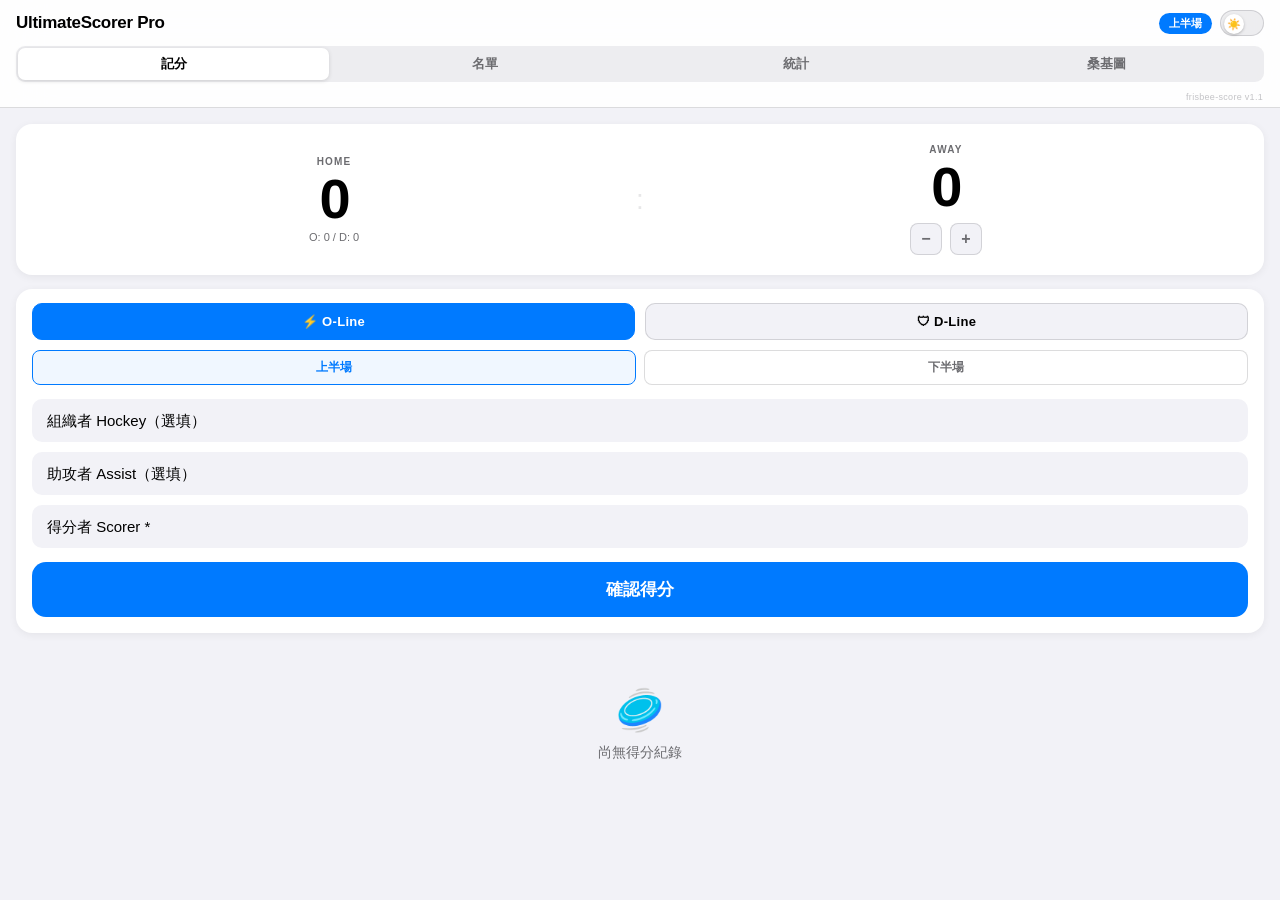
==== commit 1182f7e3: "Update index.html" ====
--- a/index.html
+++ b/index.html
@@ -200,7 +200,7 @@
     <button class="seg-btn" onclick="showTab('stats',this)">統計</button>
     <button class="seg-btn" onclick="showTab('sankey',this)">桑基圖</button>
   </div>
-  <div class="ver">frisbee-core v1.1</div>
+  <div class="ver">frisbee-score v1.1</div>
 </div>
 
 <!-- RECORD -->
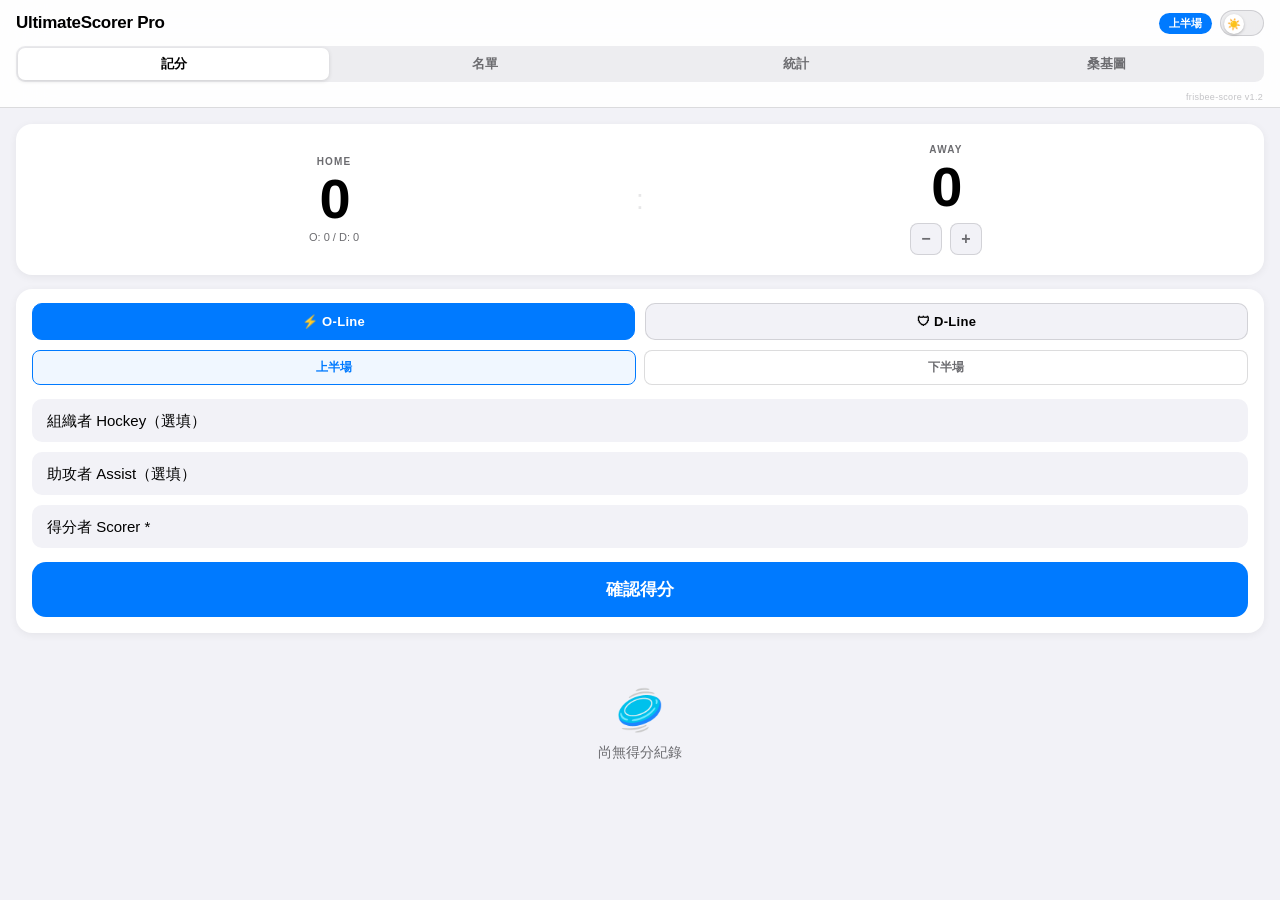
==== commit f2df8da8: "Enhance scoring system and UI for opposing team Refactor scoring logic to include tracking for oppos" ====
--- a/index.html
+++ b/index.html
@@ -68,11 +68,16 @@
 .nav-right { display: flex; align-items: center; gap: 8px; flex-shrink: 0; }
 .half-tag { font-size: 11px; font-weight: 700; padding: 3px 10px; border-radius: 20px; background: var(--blue); color: white; }
 
-/* DARK TOGGLE */
+/* TOGGLES */
 .dark-toggle { width: 44px; height: 26px; border-radius: 13px; background: var(--seg-bg); border: 0.5px solid var(--border); position: relative; cursor: pointer; transition: background .3s; flex-shrink: 0; }
 .dark-toggle.on { background: #3A3A3C; }
 .dark-toggle-knob { position: absolute; top: 3px; left: 3px; width: 20px; height: 20px; border-radius: 50%; background: white; transition: transform .25s; font-size: 11px; display: flex; align-items: center; justify-content: center; box-shadow: 0 1px 3px rgba(0,0,0,0.25); }
 .dark-toggle.on .dark-toggle-knob { transform: translateX(18px); }
+
+.switch-btn { width: 44px; height: 26px; border-radius: 13px; background: var(--seg-bg); border: 0.5px solid var(--border); position: relative; cursor: pointer; transition: background .3s; flex-shrink: 0; }
+.switch-btn.on { background: var(--green); border-color: var(--green); }
+.switch-knob { position: absolute; top: 3px; left: 3px; width: 19px; height: 19px; border-radius: 50%; background: white; transition: transform .25s; box-shadow: 0 1px 3px rgba(0,0,0,0.25); }
+.switch-btn.on .switch-knob { transform: translateX(18px); }
 
 .seg { background: var(--seg-bg); border-radius: 9px; padding: 2px; display: flex; margin: 10px 16px; }
 .seg-btn { flex: 1; border: none; padding: 7px 4px; font-size: 13px; font-weight: 600; border-radius: 7px; background: transparent; cursor: pointer; color: var(--label2); transition: all .2s; }
@@ -115,10 +120,11 @@
 .custom-select { width: 100%; padding: 12px 14px; border-radius: 10px; background: var(--input-bg); border: 1px solid transparent; font-size: 15px; appearance: none; -webkit-appearance: none; margin-bottom: 10px; color: var(--label); transition: background .3s; }
 .custom-input { width: 100%; padding: 12px 14px; border-radius: 10px; background: var(--input-bg); border: 1px solid transparent; font-size: 15px; color: var(--label); transition: background .3s; }
 .custom-select:focus, .custom-input:focus { outline: none; border-color: var(--blue); }
-.btn-row { margin-top: 4px; }
+.btn-row { margin-top: 4px; display: flex; flex-direction: column; gap: 8px; }
 .btn-main { width: 100%; border: none; padding: 16px; border-radius: 14px; background: var(--blue); color: white; font-size: 17px; font-weight: 700; cursor: pointer; transition: all .15s; letter-spacing: -0.2px; }
 .btn-main:active { transform: scale(0.97); }
 .btn-main.d-mode { background: var(--red); }
+.btn-main.opp-mode { background: #8E8E93; }
 
 /* LOG */
 .log-item { display: flex; align-items: center; justify-content: space-between; padding: 13px 16px; border-bottom: 0.5px solid var(--sep); }
@@ -132,7 +138,7 @@
 .icon-btn { border: none; background: none; cursor: pointer; font-size: 16px; padding: 6px; color: var(--label2); }
 .log-num { font-size: 11px; font-weight: 800; color: var(--label2); min-width: 22px; text-align: center; margin-right: 8px; }
 
-/* ROSTER */
+/* ROSTER & SETTINGS */
 .p-chips { display: flex; flex-wrap: wrap; gap: 8px; padding: 16px 16px 8px; }
 .p-chip { display: flex; align-items: center; gap: 6px; padding: 6px 12px; border-radius: 20px; font-size: 12px; font-weight: 700; color: white; }
 .p-chip-rm { background: rgba(255,255,255,0.25); border: none; border-radius: 50%; width: 16px; height: 16px; cursor: pointer; font-size: 10px; color: white; display: flex; align-items: center; justify-content: center; }
@@ -200,10 +206,9 @@
     <button class="seg-btn" onclick="showTab('stats',this)">統計</button>
     <button class="seg-btn" onclick="showTab('sankey',this)">桑基圖</button>
   </div>
-  <div class="ver">frisbee-score v1.1</div>
+  <div class="ver">frisbee-score v1.2</div>
 </div>
 
-<!-- RECORD -->
 <div id="record-screen" class="screen active">
   <div class="card">
     <div class="scoreboard">
@@ -216,7 +221,7 @@
       <div class="score-side">
         <div class="score-label">AWAY</div>
         <div class="score-num" id="opp-score">0</div>
-        <div class="opp-ctrl">
+        <div class="opp-ctrl" id="opp-ctrl">
           <button class="opp-btn" onclick="adj(-1)">−</button>
           <button class="opp-btn" onclick="adj(1)">+</button>
         </div>
@@ -234,11 +239,16 @@
       <button class="half-btn" id="h2-btn" onclick="setHalf(2)">下半場</button>
     </div>
     <div style="padding:0 16px 16px">
-      <select class="custom-select" id="sel-p"><option value="">組織者 Hockey（選填）</option></select>
-      <select class="custom-select" id="sel-a"><option value="">助攻者 Assist（選填）</option></select>
-      <select class="custom-select" id="sel-s"><option value="">得分者 Scorer *</option></select>
+      <div id="home-form">
+        <select class="custom-select" id="sel-p"><option value="">組織者 Hockey（選填）</option></select>
+        <select class="custom-select" id="sel-a"><option value="">助攻者 Assist（選填）</option></select>
+        <select class="custom-select" id="sel-s"><option value="">得分者 Scorer *</option></select>
+      </div>
+      <input type="text" class="custom-input" id="in-opp-scorer" placeholder="AWAY 得分者背號/姓名 (選填)" style="display:none; margin-bottom:10px;">
+      
       <div class="btn-row">
-        <button class="btn-main" id="main-btn" onclick="rec()">確認得分</button>
+        <button class="btn-main" id="main-btn" onclick="recHome()">確認得分</button>
+        <button class="btn-main opp-mode" id="opp-btn" onclick="recAway()" style="display:none;">確認 AWAY 得分</button>
       </div>
     </div>
   </div>
@@ -246,15 +256,25 @@
   <div id="log"></div>
 </div>
 
-<!-- ROSTER -->
 <div id="roster-screen" class="screen">
   <div class="card">
     <div class="card-hd">比賽設定</div>
     <div style="padding:16px">
       <input id="in-match" type="text" class="custom-input" style="margin-bottom:10px" placeholder="比賽名稱..." oninput="updateMeta()">
       <input id="in-team" type="text" class="custom-input" placeholder="隊伍名稱..." oninput="updateMeta()">
+      
+      <div style="display:flex; justify-content:space-between; align-items:center; margin-top:16px; padding-top:16px; border-top:0.5px solid var(--sep);">
+        <div>
+          <div style="font-size:14px; font-weight:600;">記錄 AWAY 得分進時間軸</div>
+          <div style="font-size:11px; color:var(--label2); margin-top:4px;">啟用後記分頁面會顯示對手得分按鈕</div>
+        </div>
+        <button class="switch-btn" id="opp-track-toggle" onclick="toggleOppTrack()">
+          <div class="switch-knob"></div>
+        </button>
+      </div>
     </div>
   </div>
+
   <div class="card">
     <div class="card-hd">隊員名單 <span id="p-count" style="font-weight:400;color:var(--label2)"></span></div>
     <div class="p-chips" id="p-list"></div>
@@ -263,21 +283,20 @@
       <button class="add-btn" onclick="addP()">新增</button>
     </div>
   </div>
+
   <div class="card card-p" style="display:flex;justify-content:space-between;align-items:center">
     <div>
       <div style="font-size:13px;font-weight:700">重置本場比賽</div>
-      <div style="font-size:11px;color:var(--label2);margin-top:2px" id="reset-hint">清除所有得分紀錄</div>
+      <div style="font-size:11px;color:var(--label2); margin-top:2px" id="reset-hint">清除所有得分紀錄</div>
     </div>
     <button id="reset-btn" onclick="resetStep()" style="background:var(--red);color:white;border:none;padding:8px 16px;border-radius:10px;font-size:13px;font-weight:700;cursor:pointer">重置</button>
   </div>
 </div>
 
-<!-- STATS -->
 <div id="stats-screen" class="screen">
   <div id="stats-content"></div>
 </div>
 
-<!-- SANKEY -->
 <div id="sankey-screen" class="screen">
   <div id="sankey-wrap"><svg id="sankey-svg" style="min-height:80px"></svg></div>
   <button class="csv-btn" onclick="dl()">📥 導出 CSV 戰報</button>
@@ -303,7 +322,8 @@
     half: 1,
     matchName: '',
     teamName: '',
-    dark: false
+    dark: false,
+    trackOpp: false
   };
 }
 
@@ -328,7 +348,6 @@
   state.dark = !state.dark;
   applyDark();
   save();
-  // Redraw charts if visible
   if (document.getElementById('stats-screen').classList.contains('active')) renderStats();
   if (document.getElementById('sankey-screen').classList.contains('active')) drawSankey();
 }
@@ -339,6 +358,35 @@
   const knob = document.getElementById('toggle-knob');
   tog.classList.toggle('on', state.dark);
   knob.textContent = state.dark ? '🌙' : '☀️';
+}
+
+function toggleOppTrack() {
+  state.trackOpp = !state.trackOpp;
+  applyOppTrack();
+  save();
+}
+
+function applyOppTrack() {
+  const tog = document.getElementById('opp-track-toggle');
+  if (tog) tog.classList.toggle('on', state.trackOpp);
+
+  const mainBtn = document.getElementById('main-btn');
+  const oppBtn = document.getElementById('opp-btn');
+  const oppScorer = document.getElementById('in-opp-scorer');
+  const oppCtrl = document.getElementById('opp-ctrl');
+
+  if (state.trackOpp) {
+    mainBtn.textContent = '確認 HOME 得分';
+    oppBtn.style.display = 'block';
+    oppScorer.style.display = 'block';
+    oppCtrl.style.display = 'none';
+  } else {
+    mainBtn.textContent = '確認得分';
+    oppBtn.style.display = 'none';
+    oppScorer.style.display = 'none';
+    oppCtrl.style.display = 'flex';
+  }
+  updateDisplay();
 }
 
 function showTab(t, b) {
@@ -363,6 +411,8 @@
   state.line = l;
   document.getElementById('line-o').className = 'line-btn' + (l === 'O' ? ' act-o' : '');
   document.getElementById('line-d').className = 'line-btn' + (l === 'D' ? ' act-d' : '');
+  
+  // Dynamic button color matching the line
   document.getElementById('main-btn').className = 'btn-main' + (l === 'D' ? ' d-mode' : '');
   save();
 }
@@ -395,12 +445,14 @@
   });
 }
 
-function rec() {
+function recHome() {
   const p = document.getElementById('sel-p').value;
   const a = document.getElementById('sel-a').value;
   const s = document.getElementById('sel-s').value;
   if (!s) { toast('⚠️ 請選擇得分者'); return; }
+  
   state.points.push({
+    isOpp: false,
     l: state.line,
     half: state.half,
     p: p || '無',
@@ -410,12 +462,30 @@
   });
   save();
   updateDisplay();
-  popScoreAnim();
+  popScoreAnim('us-score');
   toast(`🎯 ${s} 得分！`);
 }
 
-function popScoreAnim() {
-  const el = document.getElementById('us-score');
+function recAway() {
+  const s = document.getElementById('in-opp-scorer').value.trim() || 'AWAY';
+  
+  state.points.push({
+    isOpp: true,
+    l: state.line,
+    half: state.half,
+    p: '無',
+    a: '無',
+    s: s,
+    t: new Date().toLocaleTimeString('zh-TW', {hour:'2-digit', minute:'2-digit'})
+  });
+  save();
+  updateDisplay();
+  popScoreAnim('opp-score');
+  toast(`🎯 AWAY 得分！`);
+}
+
+function popScoreAnim(elementId) {
+  const el = document.getElementById(elementId);
   el.classList.remove('pop');
   void el.offsetWidth;
   el.classList.add('pop');
@@ -425,13 +495,24 @@
   const pt = state.points[i];
   setL(pt.l);
   setHalf(pt.half || 1);
-  popSelects();
-  document.getElementById('sel-p').value = pt.p === '無' ? '' : pt.p;
-  document.getElementById('sel-a').value = pt.a === '無' ? '' : pt.a;
-  document.getElementById('sel-s').value = pt.s;
+  
+  if (pt.isOpp) {
+    if (!state.trackOpp) {
+      state.trackOpp = true;
+      applyOppTrack();
+    }
+    document.getElementById('in-opp-scorer').value = pt.s === 'AWAY' ? '' : pt.s;
+  } else {
+    popSelects();
+    document.getElementById('sel-p').value = pt.p === '無' ? '' : pt.p;
+    document.getElementById('sel-a').value = pt.a === '無' ? '' : pt.a;
+    document.getElementById('sel-s').value = pt.s;
+  }
+  
   state.points.splice(i, 1);
   save();
   updateDisplay();
+  
   const formCard = document.querySelector('#record-screen .card:nth-child(2)');
   formCard.classList.add('editing-highlight');
   setTimeout(() => formCard.classList.remove('editing-highlight'), 600);
@@ -441,11 +522,19 @@
 
 function updateDisplay() {
   const pts = state.points;
-  document.getElementById('us-score').textContent = pts.length;
-  const oLine = pts.filter(p => p.l === 'O').length;
-  const dLine = pts.filter(p => p.l === 'D').length;
+  const homePts = pts.filter(p => !p.isOpp);
+  const awayPts = pts.filter(p => p.isOpp);
+  
+  document.getElementById('us-score').textContent = homePts.length;
+  document.getElementById('opp-score').textContent = state.trackOpp ? awayPts.length : state.opp;
+  
+  const oLine = homePts.filter(p => p.l === 'O').length;
+  const dLine = homePts.filter(p => p.l === 'D').length;
   document.getElementById('line-breakdown').textContent = `O: ${oLine} / D: ${dLine}`;
+  
   ['sel-p','sel-a','sel-s'].forEach(id => document.getElementById(id).value = '');
+  document.getElementById('in-opp-scorer').value = '';
+  
   renderLog();
 }
 
@@ -458,15 +547,18 @@
   document.getElementById('log').innerHTML = '<div class="card">' +
     pts.slice().reverse().map((pt, ri) => {
       const i = pts.length - 1 - ri;
-      const color = pt.l === 'O' ? 'var(--blue)' : 'var(--red)';
-      const chain = [pt.p, pt.a, pt.s].filter(x => x !== '無').join(' → ');
+      const color = pt.isOpp ? '#8E8E93' : (pt.l === 'O' ? 'var(--blue)' : 'var(--red)');
+      const scorerText = pt.isOpp ? `AWAY 得分 (${pt.s})` : pt.s;
+      const chainText = pt.isOpp ? '對手進球' : [pt.p, pt.a, pt.s].filter(x => x !== '無').join(' → ');
+      const teamText = pt.isOpp ? 'AWAY' : 'HOME';
+
       return `<div class="log-item">
         <div class="log-bar" style="background:${color}"></div>
         <div class="log-num">#${i+1}</div>
         <div class="log-main">
-          <div class="log-scorer">${pt.s}</div>
-          <div class="log-chain">${chain}</div>
-          <div class="log-meta">${pt.l}-Line · ${pt.half === 2 ? '下' : '上'}半場 · ${pt.t}</div>
+          <div class="log-scorer">${scorerText}</div>
+          <div class="log-chain">${chainText}</div>
+          <div class="log-meta">${teamText} · ${pt.l}-Line · ${pt.half === 2 ? '下' : '上'}半場 · ${pt.t}</div>
         </div>
         <div class="log-actions">
           <button class="icon-btn" onclick="edit(${i})" title="編輯">✏️</button>
@@ -538,12 +630,14 @@
 }
 
 function renderStats() {
-  const pts = state.points;
+  // Stats ONLY calculate HOME points
+  const pts = state.points.filter(p => !p.isOpp);
   const el = document.getElementById('stats-content');
   if (!pts.length) {
     el.innerHTML = '<div class="empty"><div class="empty-icon">📊</div>尚無統計數據</div>';
     return;
   }
+  
   const scorers = {}, assisters = {}, passers = {};
   let oCount = 0, dCount = 0, h1 = 0, h2 = 0;
   pts.forEach(pt => {
@@ -553,8 +647,10 @@
     if (pt.l === 'O') oCount++; else dCount++;
     if (pt.half === 2) h2++; else h1++;
   });
+  
   const topScorer = Object.entries(scorers).sort((a,b) => b[1]-a[1])[0];
   const oEff = pts.length > 0 ? Math.round(oCount / pts.length * 100) : 0;
+  const awayScore = state.trackOpp ? state.points.filter(p => p.isOpp).length : state.opp;
 
   const makeBoard = (title, data, color) => {
     const sorted = Object.entries(data).sort((a,b) => b[1]-a[1]);
@@ -575,9 +671,9 @@
   el.innerHTML = `
     <div class="stat-grid">
       <div class="stat-card">
-        <div class="stat-label">總得分</div>
+        <div class="stat-label">總得分 (HOME)</div>
         <div class="stat-val">${pts.length}</div>
-        <div class="stat-sub">對手 ${state.opp} 分</div>
+        <div class="stat-sub">對手 ${awayScore} 分</div>
       </div>
       <div class="stat-card">
         <div class="stat-label">O-LINE 效率</div>
@@ -603,7 +699,8 @@
 
 function drawSankey() {
   const svg = document.getElementById('sankey-svg');
-  const pts = state.points;
+  // Sankey ONLY uses HOME points
+  const pts = state.points.filter(p => !p.isOpp);
   const isDark = state.dark;
 
   const nodeColor  = isDark ? '#3A3A3C' : '#FFFFFF';
@@ -671,11 +768,9 @@
     });
   });
 
-  // Responsive width: use container width, min 260
   const wrap = document.getElementById('sankey-wrap');
   const W = Math.max(wrap.clientWidth - 24, 260);
 
-  // Scale unitH so diagram fits on narrow screens
   const maxNodesInCol = Math.max(...colNodes.map(c => c.length));
   const availH = Math.min(window.innerHeight * 0.65, 500);
   const maxTotal = Math.max(...colNodes.map(ids =>
@@ -712,7 +807,6 @@
   const srcOff = {}, tgtOff = {};
   let html = '';
 
-  // Bands
   links.forEach(lk => {
     const src = nodePos[lk.fid], tgt = nodePos[lk.tid];
     if (!src || !tgt) return;
@@ -731,7 +825,6 @@
     }
   });
 
-  // Nodes
   Object.entries(nodePos).forEach(([id, {x, y, h}]) => {
     const name = id.split('|')[0];
     const color = pColor(name);
@@ -743,7 +836,6 @@
     if (h > minH + 2) html += `<text x="${x+nW/2}" y="${midY+11}" text-anchor="middle" font-size="9" fill="${color}" opacity="0.75" font-family="${ff}">${val}次</text>`;
   });
 
-  // Column headers
   const colLabels = [];
   if (hasPasser) colLabels.push('組織');
   if (hasAssist) colLabels.push('助攻');
@@ -759,13 +851,13 @@
   svg.setAttribute('height', totalH);
 }
 
-// CSV with match & team name
 function dl() {
   const match = state.matchName || 'Unknown';
   const team  = state.teamName  || 'Unknown';
-  let c = `\uFEFF比賽,隊伍,時間,半場,組別,組織,助攻,得分\n`;
+  let c = `\uFEFF比賽,隊伍,時間,半場,組別,得分方,組織,助攻,得分\n`;
   state.points.forEach(p => {
-    c += `${match},${team},${p.t},${p.half === 2 ? '下半場' : '上半場'},${p.l}-Line,${p.p},${p.a},${p.s}\n`;
+    const teamSide = p.isOpp ? 'AWAY' : 'HOME';
+    c += `${match},${team},${p.t},${p.half === 2 ? '下半場' : '上半場'},${p.l}-Line,${teamSide},${p.p},${p.a},${p.s}\n`;
   });
   const b = new Blob([c], { type: 'text/csv' });
   const a = document.createElement('a');
@@ -780,7 +872,10 @@
   document.getElementById('in-team').value = state.teamName || '';
   document.getElementById('disp-match').textContent = state.matchName || 'UltimateScorer Pro';
   document.getElementById('disp-team').textContent = state.teamName || '';
-  document.getElementById('opp-score').textContent = state.opp;
+  
+  if(typeof state.trackOpp === 'undefined') state.trackOpp = false;
+  applyOppTrack();
+
   setL(state.line || 'O');
   setHalf(state.half || 1);
   renderRoster();
@@ -788,7 +883,6 @@
   updateDisplay();
 }
 
-// Redraw sankey on window resize for responsiveness
 let resizeTimer;
 window.addEventListener('resize', () => {
   clearTimeout(resizeTimer);
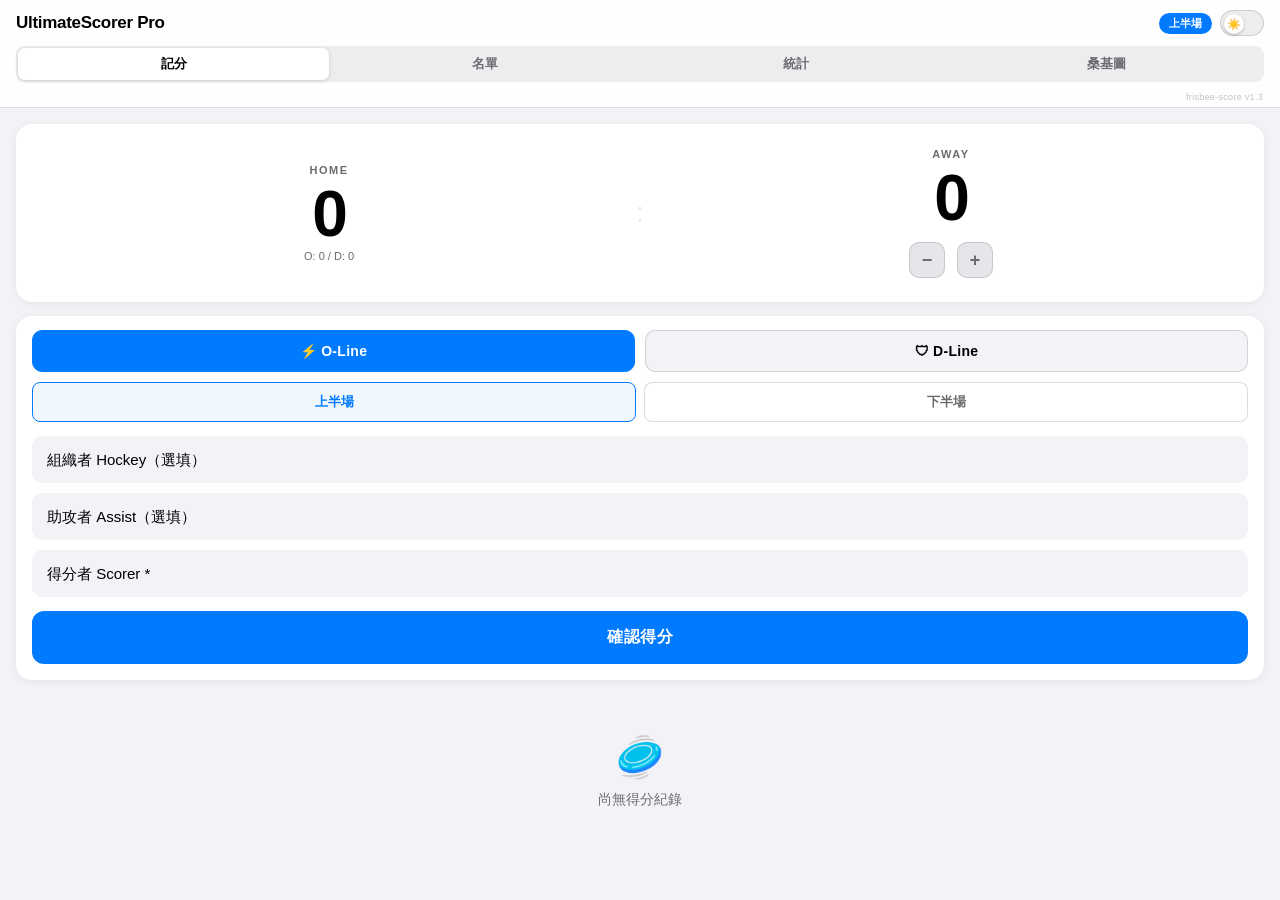
==== commit 1c569559: "Update fmt.Println message from 'Hello' to 'Goodbye'" ====
--- a/index.html
+++ b/index.html
@@ -15,12 +15,13 @@
   --blue: #007AFF;
   --red: #FF3B30;
   --green: #34C759;
+  --orange: #FF9500;
   --border: rgba(60,60,67,0.18);
   --sep: rgba(60,60,67,0.12);
   --seg-bg: rgba(118,118,128,0.12);
   --seg-active: #FFFFFF;
   --half-active-bg: #F0F7FF;
-  --opp-btn-bg: #F2F2F7;
+  --opp-btn-bg: #E5E5EA;
   --input-bg: #F2F2F7;
   --stat-card: #FFFFFF;
   --lb-bg: #FFFFFF;
@@ -31,6 +32,8 @@
   --col-label: #8E8E93;
   --empty-color: #6C6C70;
   --ver-color: rgba(60,60,67,0.3);
+  --banner-bg: #FFF3E0;
+  --banner-txt: #E65100;
 }
 body.dark {
   --bg: #1C1C1E;
@@ -54,6 +57,8 @@
   --col-label: #98989F;
   --empty-color: #98989F;
   --ver-color: rgba(255,255,255,0.2);
+  --banner-bg: #3E2700;
+  --banner-txt: #FFAA00;
 }
 
 * { box-sizing: border-box; margin: 0; padding: 0; -webkit-tap-highlight-color: transparent; }
@@ -83,106 +88,94 @@
 .seg-btn { flex: 1; border: none; padding: 7px 4px; font-size: 13px; font-weight: 600; border-radius: 7px; background: transparent; cursor: pointer; color: var(--label2); transition: all .2s; }
 .seg-btn.active { background: var(--seg-active); color: var(--label); box-shadow: 0 1px 4px rgba(0,0,0,0.14); }
 
-/* VERSION */
 .ver { font-size: 9px; color: var(--ver-color); text-align: right; padding: 0 17px 5px; letter-spacing: 0.3px; }
 
 /* SCREENS */
 .screen { display: none; padding: 16px; padding-bottom: 40px; }
 .screen.active { display: block; }
-
-/* CARDS */
 .card { background: var(--card); border-radius: 16px; box-shadow: 0 2px 8px rgba(0,0,0,0.06); margin-bottom: 14px; overflow: hidden; transition: background .3s; }
 .card-p { padding: 16px; }
 
 /* SCOREBOARD */
-.scoreboard { display: flex; align-items: center; justify-content: space-around; padding: 20px 16px; }
-.score-side { text-align: center; flex: 1; }
-.score-label { font-size: 10px; font-weight: 800; letter-spacing: 1.2px; color: var(--label2); margin-bottom: 4px; }
-.score-num { font-size: 56px; font-weight: 900; letter-spacing: -2px; line-height: 1; transition: all .3s; }
+.opp-banner { display:none; background: var(--banner-bg); color: var(--banner-txt); padding: 10px 16px; font-size: 13px; font-weight: 700; border-bottom: 0.5px solid var(--sep); }
+.scoreboard { display: flex; align-items: center; justify-content: space-around; padding: 24px 16px; }
+.score-side { text-align: center; flex: 1; display: flex; flex-direction: column; align-items: center; }
+.score-label { font-size: 11px; font-weight: 800; letter-spacing: 1.5px; color: var(--label2); margin-bottom: 6px; }
+.score-num { font-size: 64px; font-weight: 900; letter-spacing: -2px; line-height: 1; transition: transform .3s; }
 .score-num.pop { animation: scorePop .35s ease; }
 @keyframes scorePop { 0%{transform:scale(1)} 40%{transform:scale(1.25)} 100%{transform:scale(1)} }
-.score-divider { font-size: 28px; color: var(--sep); font-weight: 300; }
-.opp-ctrl { display: flex; gap: 8px; margin-top: 8px; justify-content: center; }
-.opp-btn { width: 32px; height: 32px; border-radius: 8px; border: 1px solid var(--border); background: var(--opp-btn-bg); font-size: 16px; font-weight: 700; cursor: pointer; color: var(--label2); }
-
-/* LINE TOGGLE */
+.score-divider { font-size: 28px; color: var(--sep); font-weight: 300; padding: 0 10px; }
+
+/* AWAY INLINE CONTROLS */
+.opp-ctrl-std { display: flex; gap: 12px; margin-top: 12px; }
+.opp-ctrl-std .opp-btn { width: 36px; height: 36px; border-radius: 10px; border: 1px solid var(--border); background: var(--opp-btn-bg); font-size: 18px; font-weight: 700; cursor: pointer; color: var(--label2); }
+.opp-ctrl-track { display: none; gap: 8px; margin-top: 16px; align-items: center; justify-content: center; width: 100%; }
+.opp-ctrl-track .opp-btn { width: 34px; height: 34px; flex-shrink: 0; border-radius: 8px; border: 1px solid var(--border); background: var(--opp-btn-bg); font-size: 18px; font-weight: 700; cursor: pointer; color: var(--label); transition: opacity .2s; }
+.opp-ctrl-track .opp-btn:active { opacity: 0.6; }
+.opp-ctrl-track input { flex: 1; min-width: 0; height: 34px; padding: 0 10px; border-radius: 8px; background: var(--input-bg); border: 1px solid transparent; font-size: 13px; color: var(--label); outline: none; }
+.opp-ctrl-track input:focus { border-color: var(--orange); }
+.opp-ctrl-track .rec-btn { height: 34px; padding: 0 14px; border-radius: 8px; background: var(--orange); color: white; border: none; font-size: 13px; font-weight: 700; cursor: pointer; flex-shrink: 0; }
+.opp-ctrl-track .rec-btn:active { transform: scale(0.95); }
+
+/* FORMS */
 .line-row { display: flex; gap: 10px; padding: 14px 16px 0; }
-.line-btn { flex: 1; padding: 10px; border-radius: 10px; border: 1.5px solid var(--border); font-size: 13px; font-weight: 700; background: var(--input-bg); color: var(--label); cursor: pointer; transition: all .2s; letter-spacing: 0.3px; }
+.line-btn { flex: 1; padding: 12px; border-radius: 10px; border: 1.5px solid var(--border); font-size: 14px; font-weight: 700; background: var(--input-bg); color: var(--label); cursor: pointer; transition: all .2s; letter-spacing: 0.3px; }
 .line-btn.act-o { background: var(--blue); color: white; border-color: var(--blue); }
 .line-btn.act-d { background: var(--red); color: white; border-color: var(--red); }
-
-/* HALF ROW */
 .half-row { display: flex; gap: 8px; padding: 10px 16px 14px; }
-.half-btn { flex: 1; padding: 8px; border-radius: 8px; border: 1px solid var(--border); font-size: 12px; font-weight: 700; background: var(--card); cursor: pointer; color: var(--label2); transition: all .2s; }
+.half-btn { flex: 1; padding: 10px; border-radius: 8px; border: 1px solid var(--border); font-size: 13px; font-weight: 700; background: var(--card); cursor: pointer; color: var(--label2); transition: all .2s; }
 .half-btn.active { background: var(--half-active-bg); border-color: var(--blue); color: var(--blue); }
-
-/* FORM */
-.custom-select { width: 100%; padding: 12px 14px; border-radius: 10px; background: var(--input-bg); border: 1px solid transparent; font-size: 15px; appearance: none; -webkit-appearance: none; margin-bottom: 10px; color: var(--label); transition: background .3s; }
-.custom-input { width: 100%; padding: 12px 14px; border-radius: 10px; background: var(--input-bg); border: 1px solid transparent; font-size: 15px; color: var(--label); transition: background .3s; }
+.custom-select, .custom-input { width: 100%; padding: 14px; border-radius: 10px; background: var(--input-bg); border: 1px solid transparent; font-size: 15px; appearance: none; -webkit-appearance: none; margin-bottom: 10px; color: var(--label); transition: border-color .3s; }
 .custom-select:focus, .custom-input:focus { outline: none; border-color: var(--blue); }
-.btn-row { margin-top: 4px; display: flex; flex-direction: column; gap: 8px; }
-.btn-main { width: 100%; border: none; padding: 16px; border-radius: 14px; background: var(--blue); color: white; font-size: 17px; font-weight: 700; cursor: pointer; transition: all .15s; letter-spacing: -0.2px; }
+.btn-main { width: 100%; border: none; padding: 16px; border-radius: 12px; background: var(--blue); color: white; font-size: 16px; font-weight: 700; cursor: pointer; transition: transform .15s; letter-spacing: 0.5px; margin-top: 4px; }
 .btn-main:active { transform: scale(0.97); }
-.btn-main.d-mode { background: var(--red); }
-.btn-main.opp-mode { background: #8E8E93; }
 
 /* LOG */
-.log-item { display: flex; align-items: center; justify-content: space-between; padding: 13px 16px; border-bottom: 0.5px solid var(--sep); }
+.log-item { display: flex; align-items: center; justify-content: space-between; padding: 14px 16px; border-bottom: 0.5px solid var(--sep); }
 .log-item:last-child { border-bottom: none; }
 .log-bar { width: 4px; height: 36px; border-radius: 2px; flex-shrink: 0; margin-right: 12px; }
 .log-main { flex: 1; min-width: 0; }
-.log-scorer { font-weight: 700; font-size: 14px; }
-.log-chain { font-size: 11px; color: var(--label2); margin-top: 2px; white-space: nowrap; overflow: hidden; text-overflow: ellipsis; }
-.log-meta { font-size: 10px; color: var(--label2); margin-top: 1px; }
+.log-scorer { font-weight: 700; font-size: 15px; }
+.log-chain { font-size: 12px; color: var(--label2); margin-top: 3px; white-space: nowrap; overflow: hidden; text-overflow: ellipsis; }
+.log-meta { font-size: 11px; color: var(--label2); margin-top: 2px; }
 .log-actions { display: flex; gap: 4px; flex-shrink: 0; }
 .icon-btn { border: none; background: none; cursor: pointer; font-size: 16px; padding: 6px; color: var(--label2); }
-.log-num { font-size: 11px; font-weight: 800; color: var(--label2); min-width: 22px; text-align: center; margin-right: 8px; }
+.log-num { font-size: 12px; font-weight: 800; color: var(--label2); min-width: 24px; text-align: center; margin-right: 10px; }
 
 /* ROSTER & SETTINGS */
 .p-chips { display: flex; flex-wrap: wrap; gap: 8px; padding: 16px 16px 8px; }
-.p-chip { display: flex; align-items: center; gap: 6px; padding: 6px 12px; border-radius: 20px; font-size: 12px; font-weight: 700; color: white; }
+.p-chip { display: flex; align-items: center; gap: 6px; padding: 6px 12px; border-radius: 20px; font-size: 13px; font-weight: 700; color: white; }
 .p-chip-rm { background: rgba(255,255,255,0.25); border: none; border-radius: 50%; width: 16px; height: 16px; cursor: pointer; font-size: 10px; color: white; display: flex; align-items: center; justify-content: center; }
 .add-row { display: flex; gap: 8px; padding: 8px 16px 16px; }
-.add-btn { background: var(--blue); color: white; border: none; padding: 10px 20px; border-radius: 12px; font-weight: 700; font-size: 14px; cursor: pointer; white-space: nowrap; }
-
-/* STATS */
+.add-btn { background: var(--blue); color: white; border: none; padding: 10px 20px; border-radius: 10px; font-weight: 700; font-size: 14px; cursor: pointer; white-space: nowrap; }
+.card-hd { padding: 14px 16px; font-size: 14px; font-weight: 800; border-bottom: 0.5px solid var(--sep); color: var(--label); }
+
+/* STATS & SANKEY */
 .stat-grid { display: grid; grid-template-columns: 1fr 1fr; gap: 10px; margin-bottom: 14px; }
-.stat-card { background: var(--stat-card); border-radius: 14px; padding: 14px; box-shadow: 0 2px 8px rgba(0,0,0,0.06); transition: background .3s; }
-.stat-label { font-size: 10px; font-weight: 700; letter-spacing: 0.8px; color: var(--label2); margin-bottom: 4px; }
+.stat-card { background: var(--stat-card); border-radius: 14px; padding: 16px; box-shadow: 0 2px 8px rgba(0,0,0,0.06); }
+.stat-label { font-size: 11px; font-weight: 700; letter-spacing: 0.5px; color: var(--label2); margin-bottom: 6px; }
 .stat-val { font-size: 28px; font-weight: 900; letter-spacing: -1px; }
-.stat-sub { font-size: 11px; color: var(--label2); margin-top: 2px; }
-.leaderboard { background: var(--lb-bg); border-radius: 16px; box-shadow: 0 2px 8px rgba(0,0,0,0.06); margin-bottom: 14px; overflow: hidden; transition: background .3s; }
-.lb-header { padding: 12px 16px; border-bottom: 0.5px solid var(--sep); font-size: 12px; font-weight: 800; letter-spacing: 0.6px; color: var(--label2); }
-.lb-row { display: flex; align-items: center; padding: 11px 16px; border-bottom: 0.5px solid var(--sep); }
+.stat-sub { font-size: 12px; color: var(--label2); margin-top: 4px; }
+.leaderboard { background: var(--lb-bg); border-radius: 16px; box-shadow: 0 2px 8px rgba(0,0,0,0.06); margin-bottom: 14px; overflow: hidden; }
+.lb-header { padding: 14px 16px; border-bottom: 0.5px solid var(--sep); font-size: 13px; font-weight: 800; color: var(--label2); }
+.lb-row { display: flex; align-items: center; padding: 12px 16px; border-bottom: 0.5px solid var(--sep); }
 .lb-row:last-child { border-bottom: none; }
-.lb-rank { font-size: 12px; font-weight: 800; color: var(--label2); min-width: 22px; }
-.lb-dot { width: 10px; height: 10px; border-radius: 50%; margin-right: 10px; flex-shrink: 0; }
-.lb-name { flex: 1; font-size: 14px; font-weight: 600; min-width: 0; overflow: hidden; text-overflow: ellipsis; white-space: nowrap; }
+.lb-rank { font-size: 13px; font-weight: 800; color: var(--label2); min-width: 24px; }
+.lb-dot { width: 12px; height: 12px; border-radius: 50%; margin-right: 12px; flex-shrink: 0; }
+.lb-name { flex: 1; font-size: 15px; font-weight: 600; min-width: 0; overflow: hidden; text-overflow: ellipsis; white-space: nowrap; }
 .lb-count { font-size: 16px; font-weight: 800; }
-.lb-bar-wrap { flex: 1; height: 5px; background: var(--bg); border-radius: 3px; margin: 0 10px; min-width: 30px; }
-.lb-bar { height: 5px; border-radius: 3px; transition: width .4s ease; }
-
-/* SANKEY */
-#sankey-wrap { background: var(--sankey-bg); border-radius: 16px; overflow-x: auto; box-shadow: 0 2px 8px rgba(0,0,0,0.06); margin-bottom: 14px; transition: background .3s; padding: 8px 0; }
+.lb-bar-wrap { flex: 1; height: 6px; background: var(--bg); border-radius: 3px; margin: 0 12px; min-width: 30px; }
+.lb-bar { height: 6px; border-radius: 3px; transition: width .4s ease; }
+#sankey-wrap { background: var(--sankey-bg); border-radius: 16px; overflow-x: auto; box-shadow: 0 2px 8px rgba(0,0,0,0.06); margin-bottom: 14px; padding: 8px 0; }
 #sankey-svg { display: block; }
-
-/* CSV btn */
-.csv-btn { width: 100%; background: none; border: 1.5px solid var(--blue); color: var(--blue); padding: 13px; border-radius: 14px; font-weight: 700; font-size: 15px; cursor: pointer; }
-
-/* EMPTY STATE */
+.csv-btn { width: 100%; background: none; border: 1.5px solid var(--blue); color: var(--blue); padding: 14px; border-radius: 12px; font-weight: 700; font-size: 15px; cursor: pointer; }
+
 .empty { text-align: center; padding: 40px 20px; color: var(--empty-color); font-size: 14px; }
 .empty-icon { font-size: 40px; margin-bottom: 10px; }
-
-/* TOAST */
-.toast { position: fixed; bottom: 30px; left: 50%; transform: translateX(-50%) translateY(20px); background: rgba(30,30,30,0.92); color: white; padding: 10px 20px; border-radius: 20px; font-size: 13px; font-weight: 600; opacity: 0; transition: all .3s; z-index: 9999; white-space: nowrap; pointer-events: none; }
+.toast { position: fixed; bottom: 30px; left: 50%; transform: translateX(-50%) translateY(20px); background: rgba(30,30,30,0.92); color: white; padding: 12px 24px; border-radius: 24px; font-size: 14px; font-weight: 600; opacity: 0; transition: all .3s; z-index: 9999; white-space: nowrap; pointer-events: none; }
 .toast.show { opacity: 1; transform: translateX(-50%) translateY(0); }
-
-/* EDIT HIGHLIGHT */
 .editing-highlight { animation: editPulse .6s ease; }
 @keyframes editPulse { 0%,100%{box-shadow:0 2px 8px rgba(0,0,0,0.06)} 50%{box-shadow:0 0 0 3px var(--blue)} }
-
-/* CARD SECTION HEADER */
-.card-hd { padding: 14px 16px; font-size: 13px; font-weight: 700; border-bottom: 0.5px solid var(--sep); color: var(--label); }
 </style>
 </head>
 <body>
@@ -194,23 +187,26 @@
       <div class="nav-sub" id="disp-team"></div>
     </div>
     <div class="nav-right">
-      <div class="half-tag" id="disp-half">上半場</div>
-      <button class="dark-toggle" id="dark-toggle" onclick="toggleDark()" title="切換深色模式">
+      <div class="half-tag" id="disp-half" data-t="half1">上半場</div>
+      <button class="dark-toggle" id="dark-toggle" onclick="toggleDark()">
         <div class="dark-toggle-knob" id="toggle-knob">☀️</div>
       </button>
     </div>
   </div>
   <div class="seg">
-    <button class="seg-btn active" onclick="showTab('record',this)">記分</button>
-    <button class="seg-btn" onclick="showTab('roster',this)">名單</button>
-    <button class="seg-btn" onclick="showTab('stats',this)">統計</button>
-    <button class="seg-btn" onclick="showTab('sankey',this)">桑基圖</button>
+    <button class="seg-btn active" onclick="showTab('record',this)" data-t="tabRec">記分</button>
+    <button class="seg-btn" onclick="showTab('roster',this)" data-t="tabRos">名單</button>
+    <button class="seg-btn" onclick="showTab('stats',this)" data-t="tabStat">統計</button>
+    <button class="seg-btn" onclick="showTab('sankey',this)" data-t="tabSan">桑基圖</button>
   </div>
-  <div class="ver">frisbee-score v1.2</div>
+  <div class="ver">frisbee-score v1.3</div>
 </div>
 
 <div id="record-screen" class="screen active">
   <div class="card">
+    <div id="opp-banner" class="opp-banner">
+      <span data-t="oppModeOn">🏃 已啟用對手得分記錄模式</span>
+    </div>
     <div class="scoreboard">
       <div class="score-side">
         <div class="score-label">HOME</div>
@@ -221,35 +217,35 @@
       <div class="score-side">
         <div class="score-label">AWAY</div>
         <div class="score-num" id="opp-score">0</div>
-        <div class="opp-ctrl" id="opp-ctrl">
+        
+        <div class="opp-ctrl-std" id="opp-ctrl-std">
           <button class="opp-btn" onclick="adj(-1)">−</button>
           <button class="opp-btn" onclick="adj(1)">+</button>
         </div>
+
+        <div class="opp-ctrl-track" id="opp-ctrl-track">
+          <button class="opp-btn" onclick="adj(-1)">−</button>
+          <input type="text" id="in-opp-scorer" data-ph="oppName" placeholder="對手姓名 (選填)">
+          <button class="rec-btn" onclick="recAway()" data-t="btnRec">記錄</button>
+        </div>
       </div>
     </div>
   </div>
 
   <div class="card">
     <div class="line-row">
-      <button class="line-btn act-o" id="line-o" onclick="setL('O')">⚡ O-Line</button>
-      <button class="line-btn" id="line-d" onclick="setL('D')">🛡 D-Line</button>
+      <button class="line-btn act-o" id="line-o" onclick="setL('O')" data-t="lineO">⚡ O-Line</button>
+      <button class="line-btn" id="line-d" onclick="setL('D')" data-t="lineD">🛡 D-Line</button>
     </div>
     <div class="half-row">
-      <button class="half-btn active" id="h1-btn" onclick="setHalf(1)">上半場</button>
-      <button class="half-btn" id="h2-btn" onclick="setHalf(2)">下半場</button>
+      <button class="half-btn active" id="h1-btn" onclick="setHalf(1)" data-t="half1">上半場</button>
+      <button class="half-btn" id="h2-btn" onclick="setHalf(2)" data-t="half2">下半場</button>
     </div>
     <div style="padding:0 16px 16px">
-      <div id="home-form">
-        <select class="custom-select" id="sel-p"><option value="">組織者 Hockey（選填）</option></select>
-        <select class="custom-select" id="sel-a"><option value="">助攻者 Assist（選填）</option></select>
-        <select class="custom-select" id="sel-s"><option value="">得分者 Scorer *</option></select>
-      </div>
-      <input type="text" class="custom-input" id="in-opp-scorer" placeholder="AWAY 得分者背號/姓名 (選填)" style="display:none; margin-bottom:10px;">
-      
-      <div class="btn-row">
-        <button class="btn-main" id="main-btn" onclick="recHome()">確認得分</button>
-        <button class="btn-main opp-mode" id="opp-btn" onclick="recAway()" style="display:none;">確認 AWAY 得分</button>
-      </div>
+      <select class="custom-select" id="sel-p"></select>
+      <select class="custom-select" id="sel-a"></select>
+      <select class="custom-select" id="sel-s"></select>
+      <button class="btn-main" id="main-btn" onclick="recHome()" data-t="btnConfirm">確認得分</button>
     </div>
   </div>
 
@@ -258,15 +254,26 @@
 
 <div id="roster-screen" class="screen">
   <div class="card">
-    <div class="card-hd">比賽設定</div>
+    <div class="card-hd" data-t="matchSet">比賽設定</div>
     <div style="padding:16px">
-      <input id="in-match" type="text" class="custom-input" style="margin-bottom:10px" placeholder="比賽名稱..." oninput="updateMeta()">
-      <input id="in-team" type="text" class="custom-input" placeholder="隊伍名稱..." oninput="updateMeta()">
+      <input id="in-match" type="text" class="custom-input" style="margin-bottom:10px" data-ph="phMatch" placeholder="比賽名稱..." oninput="updateMeta()">
+      <input id="in-team" type="text" class="custom-input" style="margin-bottom:16px" data-ph="phTeam" placeholder="隊伍名稱..." oninput="updateMeta()">
       
-      <div style="display:flex; justify-content:space-between; align-items:center; margin-top:16px; padding-top:16px; border-top:0.5px solid var(--sep);">
+      <div style="display:flex; justify-content:space-between; align-items:center; margin-bottom:16px; padding-bottom:16px; border-bottom:0.5px solid var(--sep);">
         <div>
-          <div style="font-size:14px; font-weight:600;">記錄 AWAY 得分進時間軸</div>
-          <div style="font-size:11px; color:var(--label2); margin-top:4px;">啟用後記分頁面會顯示對手得分按鈕</div>
+          <div style="font-size:14px; font-weight:600;" data-t="langTitle">語言 / Language</div>
+        </div>
+        <select class="custom-select" id="sel-lang" style="width:120px; margin:0; padding:8px 12px; font-size:14px;" onchange="setLang(this.value)">
+          <option value="zh-TW">繁體中文</option>
+          <option value="zh-CN">简体中文</option>
+          <option value="en">English</option>
+        </select>
+      </div>
+
+      <div style="display:flex; justify-content:space-between; align-items:center;">
+        <div>
+          <div style="font-size:14px; font-weight:600;" data-t="oppTrackMsg">記錄 AWAY 得分進時間軸</div>
+          <div style="font-size:11px; color:var(--label2); margin-top:4px;" data-t="oppTrackSub">啟用後記分頁面會顯示對手得分按鈕</div>
         </div>
         <button class="switch-btn" id="opp-track-toggle" onclick="toggleOppTrack()">
           <div class="switch-knob"></div>
@@ -276,20 +283,20 @@
   </div>
 
   <div class="card">
-    <div class="card-hd">隊員名單 <span id="p-count" style="font-weight:400;color:var(--label2)"></span></div>
+    <div class="card-hd"><span data-t="rosterTitle">隊員名單</span> <span id="p-count" style="font-weight:400;color:var(--label2)"></span></div>
     <div class="p-chips" id="p-list"></div>
     <div class="add-row">
-      <input id="p-in" type="text" class="custom-input" style="flex:1;margin:0" placeholder="輸入姓名..." onkeydown="if(event.key==='Enter')addP()">
-      <button class="add-btn" onclick="addP()">新增</button>
+      <input id="p-in" type="text" class="custom-input" style="flex:1;margin:0" data-ph="phAddP" placeholder="輸入姓名..." onkeydown="if(event.key==='Enter')addP()">
+      <button class="add-btn" onclick="addP()" data-t="btnAdd">新增</button>
     </div>
   </div>
 
   <div class="card card-p" style="display:flex;justify-content:space-between;align-items:center">
     <div>
-      <div style="font-size:13px;font-weight:700">重置本場比賽</div>
-      <div style="font-size:11px;color:var(--label2); margin-top:2px" id="reset-hint">清除所有得分紀錄</div>
-    </div>
-    <button id="reset-btn" onclick="resetStep()" style="background:var(--red);color:white;border:none;padding:8px 16px;border-radius:10px;font-size:13px;font-weight:700;cursor:pointer">重置</button>
+      <div style="font-size:13px;font-weight:700" data-t="resetMatch">重置本場比賽</div>
+      <div style="font-size:11px;color:var(--label2); margin-top:2px" id="reset-hint" data-t="resetSub">清除所有得分紀錄</div>
+    </div>
+    <button id="reset-btn" onclick="resetStep()" style="background:var(--red);color:white;border:none;padding:8px 16px;border-radius:10px;font-size:13px;font-weight:700;cursor:pointer" data-t="btnReset">重置</button>
   </div>
 </div>
 
@@ -299,31 +306,89 @@
 
 <div id="sankey-screen" class="screen">
   <div id="sankey-wrap"><svg id="sankey-svg" style="min-height:80px"></svg></div>
-  <button class="csv-btn" onclick="dl()">📥 導出 CSV 戰報</button>
+  <button class="csv-btn" onclick="dl()" data-t="dlCsv">📥 導出 CSV 戰報</button>
 </div>
 
 <div class="toast" id="toast"></div>
 
 <script>
-const STORAGE_KEY = 'uscorer_v3';
+const STORAGE_KEY = 'uscorer_v4';
+
+// 內建獨立高對比色盤 (Distinct Colors)
+const PALETTE = [
+  '#AF52DE', '#FF2D55', '#5856D6', '#34C759', '#FF9500', '#007AFF', '#FF3B30', 
+  '#5AC8FA', '#4CD964', '#FFCC00', '#8E8E93', '#E5C07B', '#61AFEF', '#C678DD', 
+  '#98C379', '#D19A66', '#E06C75', '#56B6C2'
+];
+
+// i18n Dictionary
+const i18n = {
+  'zh-TW': {
+    half1: '上半場', half2: '下半場',
+    tabRec: '記分', tabRos: '名單', tabStat: '統計', tabSan: '桑基圖',
+    oppModeOn: '🏃 已啟用對手得分記錄模式', oppName: '對手姓名 (選填)', btnRec: '記錄',
+    lineO: '⚡ O-Line', lineD: '🛡 D-Line',
+    phP: '組織者 Hockey（選填）', phA: '助攻者 Assist（選填）', phS: '得分者 Scorer *',
+    btnConfirm: '確認得分', matchSet: '比賽設定', phMatch: '比賽名稱...', phTeam: '隊伍名稱...',
+    langTitle: '語言 / Language',
+    oppTrackMsg: '記錄 AWAY 得分進時間軸', oppTrackSub: '啟用後記分頁面會顯示對手得分按鈕',
+    rosterTitle: '隊員名單', phAddP: '輸入姓名...', btnAdd: '新增',
+    resetMatch: '重置本場比賽', resetSub: '清除所有得分紀錄', btnReset: '重置',
+    statTotal: '總得分 (HOME)', statOeff: 'O-LINE 效率', statH1: '上半場', statKing: '得分王',
+    rankS: '🎯 得分排行', rankA: '🤝 助攻排行', rankP: '🏃 組織排行',
+    dlCsv: '📥 導出 CSV 戰報', emptyRec: '尚無得分紀錄', emptyStat: '尚無統計數據',
+    teamHome: 'HOME', teamAway: 'AWAY', oppScoreMsg: '對手進球'
+  },
+  'zh-CN': {
+    half1: '上半场', half2: '下半场',
+    tabRec: '记分', tabRos: '名单', tabStat: '统计', tabSan: '桑基图',
+    oppModeOn: '🏃 已启用对手得分记录模式', oppName: '对手姓名 (选填)', btnRec: '记录',
+    lineO: '⚡ O-Line', lineD: '🛡 D-Line',
+    phP: '组织者 Hockey（选填）', phA: '助攻者 Assist（选填）', phS: '得分者 Scorer *',
+    btnConfirm: '确认得分', matchSet: '比赛设定', phMatch: '比赛名称...', phTeam: '队伍名称...',
+    langTitle: '语言 / Language',
+    oppTrackMsg: '记录 AWAY 得分进时间轴', oppTrackSub: '启用后记分页面会显示对手得分按钮',
+    rosterTitle: '队员名单', phAddP: '输入姓名...', btnAdd: '新增',
+    resetMatch: '重置本场比赛', resetSub: '清除所有得分纪录', btnReset: '重置',
+    statTotal: '总得分 (HOME)', statOeff: 'O-LINE 效率', statH1: '上半场', statKing: '得分王',
+    rankS: '🎯 得分排行', rankA: '🤝 助攻排行', rankP: '🏃 组织排行',
+    dlCsv: '📥 导出 CSV 战报', emptyRec: '尚无得分纪录', emptyStat: '尚无统计数据',
+    teamHome: 'HOME', teamAway: 'AWAY', oppScoreMsg: '对手进球'
+  },
+  'en': {
+    half1: '1st Half', half2: '2nd Half',
+    tabRec: 'Score', tabRos: 'Roster', tabStat: 'Stats', tabSan: 'Sankey',
+    oppModeOn: '🏃 Opponent Track Mode On', oppName: 'Opponent Name (Opt)', btnRec: 'Record',
+    lineO: '⚡ O-Line', lineD: '🛡 D-Line',
+    phP: 'Hockey (Optional)', phA: 'Assist (Optional)', phS: 'Scorer *',
+    btnConfirm: 'Confirm Score', matchSet: 'Match Settings', phMatch: 'Match Name...', phTeam: 'Team Name...',
+    langTitle: 'Language',
+    oppTrackMsg: 'Track AWAY Scores in Timeline', oppTrackSub: 'Shows inline opponent input in Scoreboard',
+    rosterTitle: 'Roster', phAddP: 'Enter Name...', btnAdd: 'Add',
+    resetMatch: 'Reset Match', resetSub: 'Clear all score records', btnReset: 'Reset',
+    statTotal: 'Total (HOME)', statOeff: 'O-Line Eff.', statH1: '1st Half', statKing: 'Top Scorer',
+    rankS: '🎯 Scorers', rankA: '🤝 Assists', rankP: '🏃 Hockey',
+    dlCsv: '📥 Export CSV', emptyRec: 'No score records yet', emptyStat: 'No stats yet',
+    teamHome: 'HOME', teamAway: 'AWAY', oppScoreMsg: 'Opponent Scored'
+  }
+};
 
 let state = load();
 
 function load() {
   try {
     const d = localStorage.getItem(STORAGE_KEY);
-    if (d) return JSON.parse(d);
+    if (d) {
+      const parsed = JSON.parse(d);
+      if (!parsed.playerColors) parsed.playerColors = {};
+      if (!parsed.lang) parsed.lang = 'zh-TW';
+      return parsed;
+    }
   } catch(e) {}
   return {
-    players: [],
-    points: [],
-    opp: 0,
-    line: 'O',
-    half: 1,
-    matchName: '',
-    teamName: '',
-    dark: false,
-    trackOpp: false
+    players: [], playerColors: {}, points: [],
+    opp: 0, line: 'O', half: 1, matchName: '', teamName: '',
+    dark: false, trackOpp: false, lang: 'zh-TW'
   };
 }
 
@@ -331,17 +396,44 @@
   try { localStorage.setItem(STORAGE_KEY, JSON.stringify(state)); } catch(e) {}
 }
 
+function t(key) {
+  return i18n[state.lang]?.[key] || i18n['zh-TW'][key];
+}
+
+function updateI18n() {
+  document.querySelectorAll('[data-t]').forEach(el => el.textContent = t(el.getAttribute('data-t')));
+  document.querySelectorAll('[data-ph]').forEach(el => el.setAttribute('placeholder', t(el.getAttribute('data-ph'))));
+  document.getElementById('disp-half').textContent = state.half === 1 ? t('half1') : t('half2');
+  popSelects();
+  updateDisplay();
+  if (document.getElementById('stats-screen').classList.contains('active')) renderStats();
+  if (document.getElementById('sankey-screen').classList.contains('active')) drawSankey();
+}
+
+function setLang(l) {
+  state.lang = l;
+  save();
+  updateI18n();
+}
+
+function assignColor(name) {
+  if (state.playerColors[name]) return state.playerColors[name];
+  const used = Object.values(state.playerColors);
+  const avail = PALETTE.filter(c => !used.includes(c));
+  const color = avail.length > 0 ? avail[0] : PALETTE[used.length % PALETTE.length];
+  state.playerColors[name] = color;
+  return color;
+}
+
 function pColor(name) {
-  let h = 0;
-  for (let i = 0; i < name.length; i++) h = name.charCodeAt(i) + ((h << 5) - h);
-  return `hsl(${Math.abs(h) % 360},65%,${state.dark ? '60%' : '42%'})`;
+  return state.playerColors[name] || '#8E8E93';
 }
 
 function toast(msg) {
-  const t = document.getElementById('toast');
-  t.textContent = msg;
-  t.classList.add('show');
-  setTimeout(() => t.classList.remove('show'), 2000);
+  const el = document.getElementById('toast');
+  el.textContent = msg;
+  el.classList.add('show');
+  setTimeout(() => el.classList.remove('show'), 2000);
 }
 
 function toggleDark() {
@@ -355,9 +447,8 @@
 function applyDark() {
   document.body.classList.toggle('dark', state.dark);
   const tog = document.getElementById('dark-toggle');
-  const knob = document.getElementById('toggle-knob');
   tog.classList.toggle('on', state.dark);
-  knob.textContent = state.dark ? '🌙' : '☀️';
+  document.getElementById('toggle-knob').textContent = state.dark ? '🌙' : '☀️';
 }
 
 function toggleOppTrack() {
@@ -370,33 +461,30 @@
   const tog = document.getElementById('opp-track-toggle');
   if (tog) tog.classList.toggle('on', state.trackOpp);
 
-  const mainBtn = document.getElementById('main-btn');
-  const oppBtn = document.getElementById('opp-btn');
-  const oppScorer = document.getElementById('in-opp-scorer');
-  const oppCtrl = document.getElementById('opp-ctrl');
+  const banner = document.getElementById('opp-banner');
+  const ctrlStd = document.getElementById('opp-ctrl-std');
+  const ctrlTrack = document.getElementById('opp-ctrl-track');
 
   if (state.trackOpp) {
-    mainBtn.textContent = '確認 HOME 得分';
-    oppBtn.style.display = 'block';
-    oppScorer.style.display = 'block';
-    oppCtrl.style.display = 'none';
+    banner.style.display = 'block';
+    ctrlStd.style.display = 'none';
+    ctrlTrack.style.display = 'flex';
   } else {
-    mainBtn.textContent = '確認得分';
-    oppBtn.style.display = 'none';
-    oppScorer.style.display = 'none';
-    oppCtrl.style.display = 'flex';
+    banner.style.display = 'none';
+    ctrlStd.style.display = 'flex';
+    ctrlTrack.style.display = 'none';
   }
   updateDisplay();
 }
 
-function showTab(t, b) {
+function showTab(tabId, btn) {
   document.querySelectorAll('.screen').forEach(s => s.classList.remove('active'));
   document.querySelectorAll('.seg-btn').forEach(x => x.classList.remove('active'));
-  document.getElementById(t + '-screen').classList.add('active');
-  b.classList.add('active');
-  document.getElementById('disp-half').style.display = t === 'record' ? '' : 'none';
-  if (t === 'stats') renderStats();
-  if (t === 'sankey') drawSankey();
+  document.getElementById(tabId + '-screen').classList.add('active');
+  btn.classList.add('active');
+  document.getElementById('disp-half').style.display = tabId === 'record' ? '' : 'none';
+  if (tabId === 'stats') renderStats();
+  if (tabId === 'sankey') drawSankey();
 }
 
 function updateMeta() {
@@ -411,9 +499,6 @@
   state.line = l;
   document.getElementById('line-o').className = 'line-btn' + (l === 'O' ? ' act-o' : '');
   document.getElementById('line-d').className = 'line-btn' + (l === 'D' ? ' act-d' : '');
-  
-  // Dynamic button color matching the line
-  document.getElementById('main-btn').className = 'btn-main' + (l === 'D' ? ' d-mode' : '');
   save();
 }
 
@@ -421,21 +506,37 @@
   state.half = h;
   document.getElementById('h1-btn').classList.toggle('active', h === 1);
   document.getElementById('h2-btn').classList.toggle('active', h === 2);
-  document.getElementById('disp-half').textContent = h === 1 ? '上半場' : '下半場';
+  document.getElementById('disp-half').textContent = h === 1 ? t('half1') : t('half2');
   save();
 }
 
 function adj(d) {
-  state.opp = Math.max(0, state.opp + d);
-  document.getElementById('opp-score').textContent = state.opp;
-  save();
+  if (state.trackOpp) {
+    if (d === -1) {
+      // Find the last AWAY point and remove it
+      const lastAwayIdx = state.points.map((p,i)=>({p,i})).filter(x=>x.p.isOpp).pop()?.i;
+      if (lastAwayIdx !== undefined) {
+        state.points.splice(lastAwayIdx, 1);
+        save();
+        updateDisplay();
+      }
+    }
+  } else {
+    state.opp = Math.max(0, state.opp + d);
+    document.getElementById('opp-score').textContent = state.opp;
+    save();
+  }
 }
 
 function popSelects() {
-  ['sel-p','sel-a','sel-s'].forEach(id => {
+  const sels = [
+    {id:'sel-p', ph:'phP'},
+    {id:'sel-a', ph:'phA'},
+    {id:'sel-s', ph:'phS'}
+  ];
+  sels.forEach(({id, ph}) => {
     const s = document.getElementById(id), v = s.value;
-    const placeholder = s.options[0].text;
-    s.innerHTML = `<option value="">${placeholder}</option>`;
+    s.innerHTML = `<option value="">${t(ph)}</option>`;
     state.players.forEach(p => {
       const o = document.createElement('option');
       o.value = o.textContent = p;
@@ -449,43 +550,35 @@
   const p = document.getElementById('sel-p').value;
   const a = document.getElementById('sel-a').value;
   const s = document.getElementById('sel-s').value;
-  if (!s) { toast('⚠️ 請選擇得分者'); return; }
+  if (!s) { toast('⚠️'); return; }
   
   state.points.push({
-    isOpp: false,
-    l: state.line,
-    half: state.half,
-    p: p || '無',
-    a: a || '無',
-    s: s,
-    t: new Date().toLocaleTimeString('zh-TW', {hour:'2-digit', minute:'2-digit'})
+    isOpp: false, l: state.line, half: state.half,
+    p: p || '無', a: a || '無', s: s,
+    t: new Date().toLocaleTimeString('en-US', {hour12:false, hour:'2-digit', minute:'2-digit'})
   });
   save();
   updateDisplay();
   popScoreAnim('us-score');
-  toast(`🎯 ${s} 得分！`);
+  toast(`🎯 ${s}`);
 }
 
 function recAway() {
-  const s = document.getElementById('in-opp-scorer').value.trim() || 'AWAY';
-  
+  const s = document.getElementById('in-opp-scorer').value.trim() || t('teamAway');
   state.points.push({
-    isOpp: true,
-    l: state.line,
-    half: state.half,
-    p: '無',
-    a: '無',
-    s: s,
-    t: new Date().toLocaleTimeString('zh-TW', {hour:'2-digit', minute:'2-digit'})
-  });
+    isOpp: true, l: state.line, half: state.half,
+    p: '無', a: '無', s: s,
+    t: new Date().toLocaleTimeString('en-US', {hour12:false, hour:'2-digit', minute:'2-digit'})
+  });
+  document.getElementById('in-opp-scorer').value = '';
   save();
   updateDisplay();
   popScoreAnim('opp-score');
-  toast(`🎯 AWAY 得分！`);
-}
-
-function popScoreAnim(elementId) {
-  const el = document.getElementById(elementId);
+  toast(`🎯 ${t('teamAway')}`);
+}
+
+function popScoreAnim(id) {
+  const el = document.getElementById(id);
   el.classList.remove('pop');
   void el.offsetWidth;
   el.classList.add('pop');
@@ -497,27 +590,18 @@
   setHalf(pt.half || 1);
   
   if (pt.isOpp) {
-    if (!state.trackOpp) {
-      state.trackOpp = true;
-      applyOppTrack();
-    }
-    document.getElementById('in-opp-scorer').value = pt.s === 'AWAY' ? '' : pt.s;
+    if (!state.trackOpp) { state.trackOpp = true; applyOppTrack(); }
+    document.getElementById('in-opp-scorer').value = pt.s === t('teamAway') || pt.s === 'AWAY' ? '' : pt.s;
   } else {
     popSelects();
     document.getElementById('sel-p').value = pt.p === '無' ? '' : pt.p;
     document.getElementById('sel-a').value = pt.a === '無' ? '' : pt.a;
     document.getElementById('sel-s').value = pt.s;
   }
-  
   state.points.splice(i, 1);
   save();
   updateDisplay();
-  
-  const formCard = document.querySelector('#record-screen .card:nth-child(2)');
-  formCard.classList.add('editing-highlight');
-  setTimeout(() => formCard.classList.remove('editing-highlight'), 600);
   window.scrollTo({ top: 0, behavior: 'smooth' });
-  toast('✏️ 已載入，請修改後確認');
 }
 
 function updateDisplay() {
@@ -533,24 +617,24 @@
   document.getElementById('line-breakdown').textContent = `O: ${oLine} / D: ${dLine}`;
   
   ['sel-p','sel-a','sel-s'].forEach(id => document.getElementById(id).value = '');
-  document.getElementById('in-opp-scorer').value = '';
-  
   renderLog();
 }
 
 function renderLog() {
   const pts = state.points;
+  const el = document.getElementById('log');
   if (!pts.length) {
-    document.getElementById('log').innerHTML = '<div class="empty"><div class="empty-icon">🥏</div>尚無得分紀錄</div>';
+    el.innerHTML = `<div class="empty"><div class="empty-icon">🥏</div>${t('emptyRec')}</div>`;
     return;
   }
-  document.getElementById('log').innerHTML = '<div class="card">' +
+  el.innerHTML = '<div class="card">' +
     pts.slice().reverse().map((pt, ri) => {
       const i = pts.length - 1 - ri;
       const color = pt.isOpp ? '#8E8E93' : (pt.l === 'O' ? 'var(--blue)' : 'var(--red)');
-      const scorerText = pt.isOpp ? `AWAY 得分 (${pt.s})` : pt.s;
-      const chainText = pt.isOpp ? '對手進球' : [pt.p, pt.a, pt.s].filter(x => x !== '無').join(' → ');
-      const teamText = pt.isOpp ? 'AWAY' : 'HOME';
+      const scorerText = pt.isOpp ? `${t('teamAway')} (${pt.s})` : pt.s;
+      const chainText = pt.isOpp ? t('oppScoreMsg') : [pt.p, pt.a, pt.s].filter(x => x !== '無').join(' → ');
+      const teamText = pt.isOpp ? t('teamAway') : t('teamHome');
+      const hText = pt.half === 2 ? t('half2') : t('half1');
 
       return `<div class="log-item">
         <div class="log-bar" style="background:${color}"></div>
@@ -558,10 +642,10 @@
         <div class="log-main">
           <div class="log-scorer">${scorerText}</div>
           <div class="log-chain">${chainText}</div>
-          <div class="log-meta">${teamText} · ${pt.l}-Line · ${pt.half === 2 ? '下' : '上'}半場 · ${pt.t}</div>
+          <div class="log-meta">${teamText} · ${pt.l}-Line · ${hText} · ${pt.t}</div>
         </div>
         <div class="log-actions">
-          <button class="icon-btn" onclick="edit(${i})" title="編輯">✏️</button>
+          <button class="icon-btn" onclick="edit(${i})">✏️</button>
         </div>
       </div>`;
     }).join('') + '</div>';
@@ -571,70 +655,59 @@
   const inp = document.getElementById('p-in');
   const name = inp.value.trim();
   if (!name) return;
-  if (state.players.includes(name)) { toast('⚠️ 已有此隊員'); return; }
+  if (state.players.includes(name)) return;
   state.players.push(name);
+  assignColor(name);
   inp.value = '';
   save();
   renderRoster();
   popSelects();
-  toast(`✅ 已新增 ${name}`);
 }
 
 function removeP(name) {
   state.players = state.players.filter(p => p !== name);
+  delete state.playerColors[name];
   save();
   renderRoster();
   popSelects();
-  toast(`🗑 已移除 ${name}`);
 }
 
 function renderRoster() {
-  document.getElementById('p-count').textContent = `(${state.players.length} 人)`;
-  document.getElementById('p-list').innerHTML = state.players.length
-    ? state.players.map(p =>
-        `<div class="p-chip" style="background:${pColor(p)}">
-          ${p}
-          <button class="p-chip-rm" onclick="removeP('${p}')">✕</button>
-        </div>`).join('')
-    : `<div style="padding:4px 0 8px;color:var(--label2);font-size:13px;">尚無隊員，請新增</div>`;
+  document.getElementById('p-count').textContent = `(${state.players.length})`;
+  document.getElementById('p-list').innerHTML = state.players.map(p =>
+    `<div class="p-chip" style="background:${pColor(p)}">
+      ${p} <button class="p-chip-rm" onclick="removeP('${p}')">✕</button>
+    </div>`
+  ).join('');
 }
 
 let resetPending = false, resetTimer = null;
 function resetStep() {
   const btn = document.getElementById('reset-btn');
-  const hint = document.getElementById('reset-hint');
   if (!resetPending) {
     resetPending = true;
-    btn.textContent = '確認清除';
+    btn.textContent = '確認?';
     btn.style.background = '#8E8E93';
-    hint.textContent = '再按一次確認，3秒後取消';
     resetTimer = setTimeout(() => {
       resetPending = false;
-      btn.textContent = '重置';
+      btn.textContent = t('btnReset');
       btn.style.background = 'var(--red)';
-      hint.textContent = '清除所有得分紀錄';
     }, 3000);
   } else {
     clearTimeout(resetTimer);
     resetPending = false;
-    btn.textContent = '重置';
+    btn.textContent = t('btnReset');
     btn.style.background = 'var(--red)';
-    hint.textContent = '清除所有得分紀錄';
-    state.points = [];
-    state.opp = 0;
-    save();
-    document.getElementById('opp-score').textContent = '0';
-    updateDisplay();
-    toast('🔄 已重置比賽');
+    state.points = []; state.opp = 0;
+    save(); updateDisplay();
   }
 }
 
 function renderStats() {
-  // Stats ONLY calculate HOME points
   const pts = state.points.filter(p => !p.isOpp);
   const el = document.getElementById('stats-content');
   if (!pts.length) {
-    el.innerHTML = '<div class="empty"><div class="empty-icon">📊</div>尚無統計數據</div>';
+    el.innerHTML = `<div class="empty"><div class="empty-icon">📊</div>${t('emptyStat')}</div>`;
     return;
   }
   
@@ -655,8 +728,7 @@
   const makeBoard = (title, data, color) => {
     const sorted = Object.entries(data).sort((a,b) => b[1]-a[1]);
     const max = sorted[0]?.[1] || 1;
-    return `<div class="leaderboard">
-      <div class="lb-header">${title}</div>
+    return `<div class="leaderboard"><div class="lb-header">${title}</div>
       ${sorted.map(([name, n], idx) => `
         <div class="lb-row">
           <div class="lb-rank">${idx+1}</div>
@@ -664,90 +736,69 @@
           <div class="lb-name">${name}</div>
           <div class="lb-bar-wrap"><div class="lb-bar" style="width:${Math.round(n/max*100)}%;background:${color}"></div></div>
           <div class="lb-count" style="color:${color}">${n}</div>
-        </div>`).join('')}
-    </div>`;
+        </div>`).join('')}</div>`;
   };
 
   el.innerHTML = `
     <div class="stat-grid">
       <div class="stat-card">
-        <div class="stat-label">總得分 (HOME)</div>
+        <div class="stat-label">${t('statTotal')}</div>
         <div class="stat-val">${pts.length}</div>
         <div class="stat-sub">對手 ${awayScore} 分</div>
       </div>
       <div class="stat-card">
-        <div class="stat-label">O-LINE 效率</div>
+        <div class="stat-label">${t('statOeff')}</div>
         <div class="stat-val" style="color:var(--blue)">${oEff}%</div>
         <div class="stat-sub">O:${oCount} / D:${dCount}</div>
       </div>
       <div class="stat-card">
-        <div class="stat-label">上半場</div>
+        <div class="stat-label">${t('statH1')}</div>
         <div class="stat-val">${h1}</div>
         <div class="stat-sub">下半場 ${h2} 分</div>
       </div>
       <div class="stat-card">
-        <div class="stat-label">得分王</div>
-        <div class="stat-val" style="font-size:${topScorer&&topScorer[0].length>4?'16px':'20px'};letter-spacing:-0.5px">${topScorer ? topScorer[0] : '—'}</div>
+        <div class="stat-label">${t('statKing')}</div>
+        <div class="stat-val" style="font-size:20px">${topScorer ? topScorer[0] : '—'}</div>
         <div class="stat-sub">${topScorer ? topScorer[1] + ' 分' : ''}</div>
       </div>
     </div>
-    ${makeBoard('🎯 得分排行', scorers, 'var(--blue)')}
-    ${Object.keys(assisters).length ? makeBoard('🤝 助攻排行', assisters, 'var(--green)') : ''}
-    ${Object.keys(passers).length ? makeBoard('🏃 組織排行', passers, '#FF9500') : ''}
+    ${makeBoard(t('rankS'), scorers, 'var(--blue)')}
+    ${Object.keys(assisters).length ? makeBoard(t('rankA'), assisters, 'var(--green)') : ''}
+    ${Object.keys(passers).length ? makeBoard(t('rankP'), passers, '#FF9500') : ''}
   `;
 }
 
 function drawSankey() {
   const svg = document.getElementById('sankey-svg');
-  // Sankey ONLY uses HOME points
   const pts = state.points.filter(p => !p.isOpp);
+  if (!pts.length) { svg.innerHTML=''; return; }
+
   const isDark = state.dark;
-
-  const nodeColor  = isDark ? '#3A3A3C' : '#FFFFFF';
-  const bandFill   = isDark ? '#636366' : '#AEAEB2';
-  const bandLabel  = isDark ? '#EBEBF5' : '#3C3C43';
-  const colLabel   = isDark ? '#98989F' : '#8E8E93';
-  const emptyFill  = isDark ? '#98989F' : '#8E8E93';
-  const ff = '-apple-system,sans-serif';
-
-  const empty = (msg) => {
-    svg.innerHTML = `<text x="50%" y="60" text-anchor="middle" font-family="${ff}" font-size="13" fill="${emptyFill}">${msg}</text>`;
-    svg.setAttribute('viewBox','0 0 300 80'); svg.setAttribute('width','300'); svg.setAttribute('height','80');
-  };
-  if (!pts.length) return empty('尚無數據');
+  const nodeColor = isDark ? '#3A3A3C' : '#FFFFFF';
+  const bandFill = isDark ? '#636366' : '#AEAEB2';
+  const bandLabel = isDark ? '#EBEBF5' : '#3C3C43';
+  const colLabel = isDark ? '#98989F' : '#8E8E93';
 
   const hasPasser = pts.some(p => p.p !== '無');
   const hasAssist = pts.some(p => p.a !== '無');
-  if (!hasPasser && !hasAssist) return empty('無流程數據（所有得分均無組織/助攻記錄）');
-
-  const PC = 0;
-  const AC = hasPasser ? 1 : 0;
-  const SC = (hasPasser ? 1 : 0) + (hasAssist ? 1 : 0);
+  if (!hasPasser && !hasAssist) { svg.innerHTML=''; return; }
+
+  const PC = 0, AC = hasPasser ? 1 : 0, SC = (hasPasser?1:0) + (hasAssist?1:0);
   const numCols = SC + 1;
-
   const linkMap = {};
-  const addLink = (fn, fc, tn, tc) => {
-    const k = `${fn}|${fc}>${tn}|${tc}`;
-    linkMap[k] = (linkMap[k]||0) + 1;
-  };
+  
   pts.forEach(pt => {
-    if (pt.p !== '無' && pt.a !== '無') {
-      addLink(pt.p, PC, pt.a, AC);
-      addLink(pt.a, AC, pt.s, SC);
-    } else if (pt.p !== '無') {
-      addLink(pt.p, PC, pt.s, SC);
-    } else if (pt.a !== '無') {
-      addLink(pt.a, AC, pt.s, SC);
-    }
-  });
-
-  const links = Object.entries(linkMap).map(([k, v]) => {
-    const [from, to] = k.split('>');
-    const [fn, fc] = from.split('|');
-    const [tn, tc] = to.split('|');
-    return { fid: from, tid: to, fn, tn, fc: +fc, tc: +tc, value: v };
-  });
-  if (!links.length) return empty('無流程數據');
+    if (pt.p!=='無' && pt.a!=='無') { 
+      linkMap[`${pt.p}|${PC}>${pt.a}|${AC}`] = (linkMap[`${pt.p}|${PC}>${pt.a}|${AC}`]||0)+1;
+      linkMap[`${pt.a}|${AC}>${pt.s}|${SC}`] = (linkMap[`${pt.a}|${AC}>${pt.s}|${SC}`]||0)+1;
+    } else if (pt.p!=='無') { linkMap[`${pt.p}|${PC}>${pt.s}|${SC}`] = (linkMap[`${pt.p}|${PC}>${pt.s}|${SC}`]||0)+1; }
+    else if (pt.a!=='無') { linkMap[`${pt.a}|${AC}>${pt.s}|${SC}`] = (linkMap[`${pt.a}|${AC}>${pt.s}|${SC}`]||0)+1; }
+  });
+
+  const links = Object.entries(linkMap).map(([k,v]) => {
+    const [f,t] = k.split('>'); const [fn,fc] = f.split('|'); const [tn,tc] = t.split('|');
+    return {fid:f, tid:t, fn, tn, fc:+fc, tc:+tc, value:v};
+  });
 
   const colNodes = Array.from({length: numCols}, () => []);
   const seen = new Set();
@@ -757,130 +808,75 @@
   });
 
   const nodeOut = {}, nodeIn = {};
-  links.forEach(lk => {
-    nodeOut[lk.fid] = (nodeOut[lk.fid]||0) + lk.value;
-    nodeIn[lk.tid]  = (nodeIn[lk.tid]||0)  + lk.value;
-  });
+  links.forEach(lk => { nodeOut[lk.fid]=(nodeOut[lk.fid]||0)+lk.value; nodeIn[lk.tid]=(nodeIn[lk.tid]||0)+lk.value; });
   const nodeValue = {};
-  colNodes.forEach((ids, ci) => {
-    ids.forEach(id => {
-      nodeValue[id] = ci === SC ? (nodeIn[id]||0) : (nodeOut[id]||0);
-    });
-  });
-
-  const wrap = document.getElementById('sankey-wrap');
-  const W = Math.max(wrap.clientWidth - 24, 260);
-
-  const maxNodesInCol = Math.max(...colNodes.map(c => c.length));
-  const availH = Math.min(window.innerHeight * 0.65, 500);
-  const maxTotal = Math.max(...colNodes.map(ids =>
-    ids.reduce((s, id) => s + nodeValue[id], 0)
-  ));
-  const unitH = Math.max(Math.min(Math.floor((availH - 80) / Math.max(maxTotal, 1)), 32), 14);
-  const minH = Math.max(unitH * 1.2, 34);
-  const gapY = Math.max(10, Math.min(16, Math.floor(availH / (maxNodesInCol * 4))));
-  const padTop = 36, padX = 10;
-  const nW = Math.min(90, Math.floor((W - padX*2) / numCols - 20));
-  const colSpacing = numCols > 1 ? (W - padX*2 - nW) / (numCols - 1) : 0;
-
-  const colH = colNodes.map(ids =>
-    ids.reduce((s, id) => s + Math.max(nodeValue[id]*unitH, minH) + gapY, 0) - gapY
-  );
+  colNodes.forEach((ids, ci) => ids.forEach(id => nodeValue[id] = ci===SC ? (nodeIn[id]||0) : (nodeOut[id]||0)));
+
+  const W = Math.max(document.getElementById('sankey-wrap').clientWidth - 24, 260);
+  const availH = 400, unitH = Math.max(14, Math.floor((availH-80)/Math.max(...colNodes.map(ids=>ids.reduce((s,id)=>s+nodeValue[id],0)))));
+  const minH = Math.max(unitH*1.2, 34), gapY = 12, padTop = 36, padX = 10;
+  const nW = Math.min(90, Math.floor((W-padX*2)/numCols - 20));
+  const colSpacing = numCols>1 ? (W-padX*2-nW)/(numCols-1) : 0;
+
+  const colH = colNodes.map(ids => ids.reduce((s,id) => s+Math.max(nodeValue[id]*unitH,minH)+gapY,0)-gapY);
   const maxH = Math.max(...colH);
-
+  
   const nodePos = {};
   colNodes.forEach((ids, ci) => {
-    let y = padTop + (maxH - colH[ci]) / 2;
-    const x = padX + ci * colSpacing;
-    ids.forEach(id => {
-      const h = Math.max(nodeValue[id]*unitH, minH);
-      nodePos[id] = { x, y, h };
-      y += h + gapY;
-    });
-  });
-
-  links.sort((a, b) =>
-    (nodePos[a.fid]?.y||0) - (nodePos[b.fid]?.y||0) ||
-    (nodePos[a.tid]?.y||0) - (nodePos[b.tid]?.y||0)
-  );
-
-  const srcOff = {}, tgtOff = {};
-  let html = '';
+    let y = padTop + (maxH-colH[ci])/2;
+    ids.forEach(id => { const h=Math.max(nodeValue[id]*unitH,minH); nodePos[id]={x:padX+ci*colSpacing,y,h}; y+=h+gapY; });
+  });
+
+  links.sort((a,b) => (nodePos[a.fid]?.y||0)-(nodePos[b.fid]?.y||0) || (nodePos[a.tid]?.y||0)-(nodePos[b.tid]?.y||0));
+  const srcOff={}, tgtOff={}; let html='';
 
   links.forEach(lk => {
-    const src = nodePos[lk.fid], tgt = nodePos[lk.tid];
-    if (!src || !tgt) return;
-    const lh = Math.max(lk.value * unitH, 5);
-    const sOff = srcOff[lk.fid] || 0;
-    const tOff = tgtOff[lk.tid] || 0;
-    srcOff[lk.fid] = sOff + lh;
-    tgtOff[lk.tid] = tOff + lh;
-    const x1=src.x+nW, y1t=src.y+sOff, y1b=y1t+lh;
-    const x2=tgt.x,    y2t=tgt.y+tOff, y2b=y2t+lh;
-    const mx=(x1+x2)/2;
+    const src=nodePos[lk.fid], tgt=nodePos[lk.tid]; if(!src||!tgt) return;
+    const lh=Math.max(lk.value*unitH, 5), sOff=srcOff[lk.fid]||0, tOff=tgtOff[lk.tid]||0;
+    srcOff[lk.fid]=sOff+lh; tgtOff[lk.tid]=tOff+lh;
+    const x1=src.x+nW, y1t=src.y+sOff, y1b=y1t+lh, x2=tgt.x, y2t=tgt.y+tOff, y2b=y2t+lh, mx=(x1+x2)/2;
     html += `<path d="M${x1},${y1t} C${mx},${y1t} ${mx},${y2t} ${x2},${y2t} L${x2},${y2b} C${mx},${y2b} ${mx},${y1b} ${x1},${y1b} Z" fill="${bandFill}" fill-opacity="0.35"/>`;
-    if (lh >= 12) {
-      const labelY = ((y1t+y1b)/2 + (y2t+y2b)/2)/2 + 4;
-      html += `<text x="${mx}" y="${labelY}" text-anchor="middle" font-size="10" font-weight="700" fill="${bandLabel}" font-family="${ff}">${lk.value}</text>`;
-    }
-  });
-
-  Object.entries(nodePos).forEach(([id, {x, y, h}]) => {
-    const name = id.split('|')[0];
-    const color = pColor(name);
-    const val = nodeValue[id];
-    html += `<rect x="${x}" y="${y}" width="${nW}" height="${h}" rx="7" fill="${nodeColor}" stroke="${color}" stroke-width="2"/>`;
-    const midY = y + h/2;
-    const fs = nW < 70 ? '10' : '12';
-    html += `<text x="${x+nW/2}" y="${midY+(h>minH+2?-4:5)}" text-anchor="middle" font-size="${fs}" font-weight="800" fill="${color}" font-family="${ff}">${name}</text>`;
-    if (h > minH + 2) html += `<text x="${x+nW/2}" y="${midY+11}" text-anchor="middle" font-size="9" fill="${color}" opacity="0.75" font-family="${ff}">${val}次</text>`;
-  });
-
-  const colLabels = [];
-  if (hasPasser) colLabels.push('組織');
-  if (hasAssist) colLabels.push('助攻');
-  colLabels.push('得分');
-  colLabels.forEach((label, ci) => {
-    html += `<text x="${padX+ci*colSpacing+nW/2}" y="22" text-anchor="middle" font-size="10" font-weight="800" fill="${colLabel}" letter-spacing="0.5" font-family="${ff}">${label}</text>`;
+    if(lh>=12) html += `<text x="${mx}" y="${(y1t+y1b+y2t+y2b)/4+4}" text-anchor="middle" font-size="10" font-weight="700" fill="${bandLabel}">${lk.value}</text>`;
+  });
+
+  Object.entries(nodePos).forEach(([id, {x,y,h}]) => {
+    const name=id.split('|')[0], color=pColor(name), val=nodeValue[id];
+    html += `<rect x="${x}" y="${y}" width="${nW}" height="${h}" rx="7" fill="${nodeColor}" stroke="${color}" stroke-width="2"/>
+             <text x="${x+nW/2}" y="${y+h/2+(h>minH+2?-4:5)}" text-anchor="middle" font-size="${nW<70?10:12}" font-weight="800" fill="${color}">${name}</text>`;
+    if(h>minH+2) html += `<text x="${x+nW/2}" y="${y+h/2+11}" text-anchor="middle" font-size="9" fill="${color}" opacity="0.75">${val}</text>`;
   });
 
   const totalH = padTop + maxH + 20;
   svg.innerHTML = html;
   svg.setAttribute('viewBox', `0 0 ${W} ${totalH}`);
-  svg.setAttribute('width', W);
-  svg.setAttribute('height', totalH);
+  svg.setAttribute('width', W); svg.setAttribute('height', totalH);
 }
 
 function dl() {
-  const match = state.matchName || 'Unknown';
-  const team  = state.teamName  || 'Unknown';
+  const match = state.matchName || 'Match';
+  const team  = state.teamName  || 'Team';
   let c = `\uFEFF比賽,隊伍,時間,半場,組別,得分方,組織,助攻,得分\n`;
   state.points.forEach(p => {
-    const teamSide = p.isOpp ? 'AWAY' : 'HOME';
-    c += `${match},${team},${p.t},${p.half === 2 ? '下半場' : '上半場'},${p.l}-Line,${teamSide},${p.p},${p.a},${p.s}\n`;
-  });
-  const b = new Blob([c], { type: 'text/csv' });
+    c += `${match},${team},${p.t},${p.half === 2 ? t('half2') : t('half1')},${p.l}-Line,${p.isOpp ? 'AWAY' : 'HOME'},${p.p},${p.a},${p.s}\n`;
+  });
   const a = document.createElement('a');
-  a.href = URL.createObjectURL(b);
-  a.download = `戰報_${match}.csv`;
+  a.href = URL.createObjectURL(new Blob([c], { type: 'text/csv' }));
+  a.download = `Stats_${match}.csv`;
   a.click();
 }
 
 function init() {
+  document.getElementById('sel-lang').value = state.lang || 'zh-TW';
   applyDark();
+  applyOppTrack();
+  updateI18n();
   document.getElementById('in-match').value = state.matchName || '';
   document.getElementById('in-team').value = state.teamName || '';
   document.getElementById('disp-match').textContent = state.matchName || 'UltimateScorer Pro';
   document.getElementById('disp-team').textContent = state.teamName || '';
-  
-  if(typeof state.trackOpp === 'undefined') state.trackOpp = false;
-  applyOppTrack();
-
   setL(state.line || 'O');
   setHalf(state.half || 1);
   renderRoster();
-  popSelects();
-  updateDisplay();
 }
 
 let resizeTimer;
@@ -895,4 +891,3 @@
 </script>
 </body>
 </html>
-
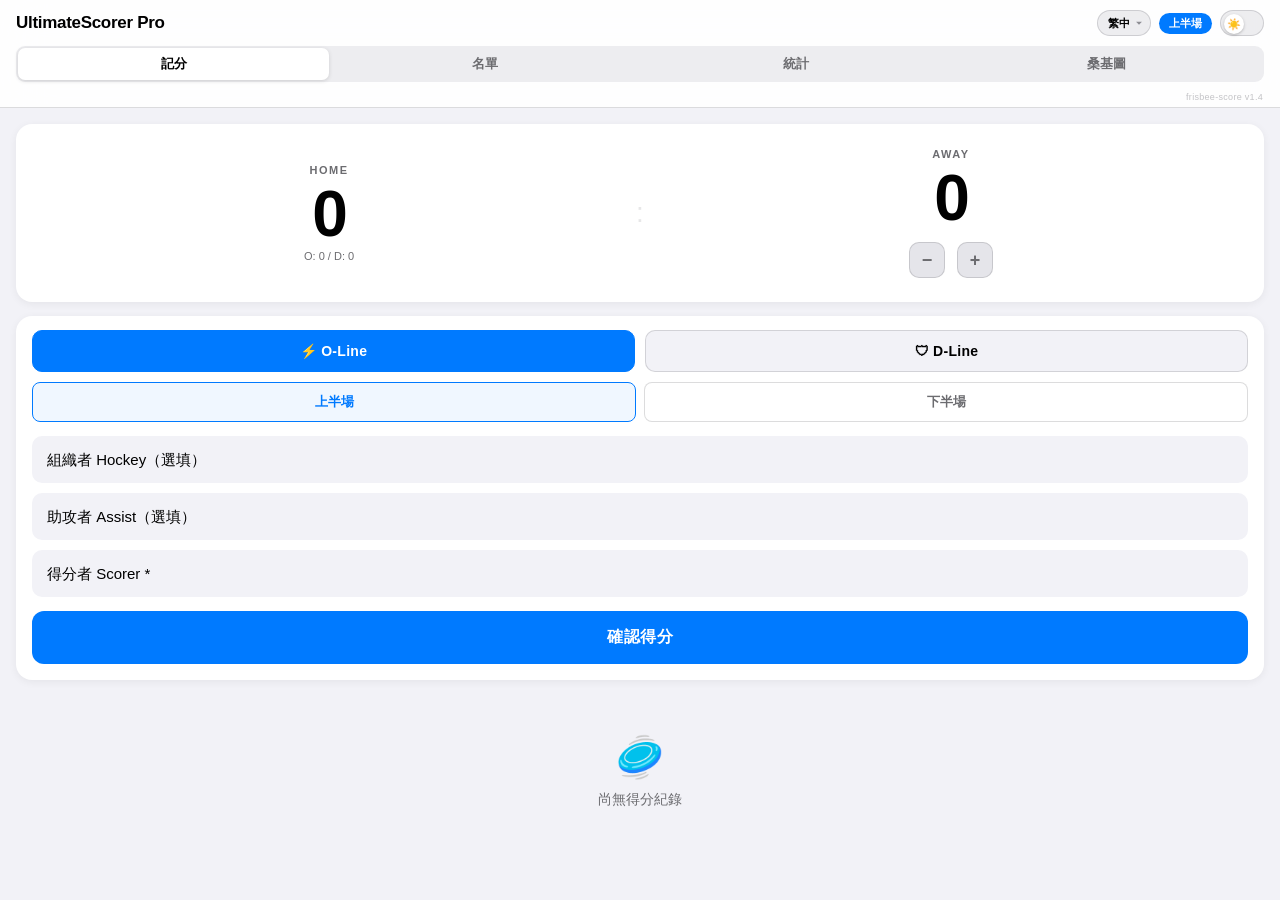
==== commit d7a45e3d: "Implement language selector and update styles Add language selector and update styles for language s" ====
--- a/index.html
+++ b/index.html
@@ -62,7 +62,12 @@
 }
 
 * { box-sizing: border-box; margin: 0; padding: 0; -webkit-tap-highlight-color: transparent; }
+
+/* ── 語言字體優化 ── */
 body { font-family: -apple-system, BlinkMacSystemFont, "SF Pro Text", sans-serif; background: var(--bg); color: var(--label); min-height: 100vh; overflow-x: hidden; transition: background .3s, color .3s; }
+body:lang(zh-TW) { font-family: -apple-system, BlinkMacSystemFont, "PingFang TC", "Microsoft JhengHei", "SF Pro Text", sans-serif; }
+body:lang(zh-CN) { font-family: -apple-system, BlinkMacSystemFont, "PingFang SC", "Microsoft YaHei", "SF Pro Text", sans-serif; }
+body:lang(en) { font-family: -apple-system, BlinkMacSystemFont, "SF Pro Text", "Helvetica Neue", Arial, sans-serif; }
 
 /* NAV */
 .nav { position: sticky; top: 0; z-index: 100; background: var(--nav-bg); backdrop-filter: blur(24px); border-bottom: 0.5px solid var(--border); transition: background .3s; }
@@ -72,6 +77,15 @@
 .nav-sub { font-size: 11px; color: var(--label2); font-weight: 500; }
 .nav-right { display: flex; align-items: center; gap: 8px; flex-shrink: 0; }
 .half-tag { font-size: 11px; font-weight: 700; padding: 3px 10px; border-radius: 20px; background: var(--blue); color: white; }
+
+/* 語言選擇器 (導航列專用) */
+.lang-select {
+  appearance: none; -webkit-appearance: none;
+  background: var(--seg-bg) url("data:image/svg+xml;utf8,<svg fill='%238E8E93' height='14' viewBox='0 0 24 24' width='14' xmlns='http://www.w3.org/2000/svg'><path d='M7 10l5 5 5-5z'/></svg>") no-repeat right 4px center;
+  border: 0.5px solid var(--border); border-radius: 13px;
+  padding: 2px 20px 2px 10px; font-size: 11px; font-weight: 700;
+  color: var(--label); cursor: pointer; outline: none; height: 26px;
+}
 
 /* TOGGLES */
 .dark-toggle { width: 44px; height: 26px; border-radius: 13px; background: var(--seg-bg); border: 0.5px solid var(--border); position: relative; cursor: pointer; transition: background .3s; flex-shrink: 0; }
@@ -187,6 +201,11 @@
       <div class="nav-sub" id="disp-team"></div>
     </div>
     <div class="nav-right">
+      <select class="lang-select" id="sel-lang" onchange="setLang(this.value)">
+        <option value="zh-TW">繁中</option>
+        <option value="zh-CN">简中</option>
+        <option value="en">EN</option>
+      </select>
       <div class="half-tag" id="disp-half" data-t="half1">上半場</div>
       <button class="dark-toggle" id="dark-toggle" onclick="toggleDark()">
         <div class="dark-toggle-knob" id="toggle-knob">☀️</div>
@@ -199,7 +218,7 @@
     <button class="seg-btn" onclick="showTab('stats',this)" data-t="tabStat">統計</button>
     <button class="seg-btn" onclick="showTab('sankey',this)" data-t="tabSan">桑基圖</button>
   </div>
-  <div class="ver">frisbee-score v1.3</div>
+  <div class="ver">frisbee-score v1.4</div>
 </div>
 
 <div id="record-screen" class="screen active">
@@ -258,19 +277,8 @@
     <div style="padding:16px">
       <input id="in-match" type="text" class="custom-input" style="margin-bottom:10px" data-ph="phMatch" placeholder="比賽名稱..." oninput="updateMeta()">
       <input id="in-team" type="text" class="custom-input" style="margin-bottom:16px" data-ph="phTeam" placeholder="隊伍名稱..." oninput="updateMeta()">
-      
-      <div style="display:flex; justify-content:space-between; align-items:center; margin-bottom:16px; padding-bottom:16px; border-bottom:0.5px solid var(--sep);">
-        <div>
-          <div style="font-size:14px; font-weight:600;" data-t="langTitle">語言 / Language</div>
-        </div>
-        <select class="custom-select" id="sel-lang" style="width:120px; margin:0; padding:8px 12px; font-size:14px;" onchange="setLang(this.value)">
-          <option value="zh-TW">繁體中文</option>
-          <option value="zh-CN">简体中文</option>
-          <option value="en">English</option>
-        </select>
-      </div>
-
-      <div style="display:flex; justify-content:space-between; align-items:center;">
+
+      <div style="display:flex; justify-content:space-between; align-items:center; padding-top:16px; border-top:0.5px solid var(--sep);">
         <div>
           <div style="font-size:14px; font-weight:600;" data-t="oppTrackMsg">記錄 AWAY 得分進時間軸</div>
           <div style="font-size:11px; color:var(--label2); margin-top:4px;" data-t="oppTrackSub">啟用後記分頁面會顯示對手得分按鈕</div>
@@ -314,14 +322,12 @@
 <script>
 const STORAGE_KEY = 'uscorer_v4';
 
-// 內建獨立高對比色盤 (Distinct Colors)
 const PALETTE = [
   '#AF52DE', '#FF2D55', '#5856D6', '#34C759', '#FF9500', '#007AFF', '#FF3B30', 
   '#5AC8FA', '#4CD964', '#FFCC00', '#8E8E93', '#E5C07B', '#61AFEF', '#C678DD', 
   '#98C379', '#D19A66', '#E06C75', '#56B6C2'
 ];
 
-// i18n Dictionary
 const i18n = {
   'zh-TW': {
     half1: '上半場', half2: '下半場',
@@ -330,7 +336,6 @@
     lineO: '⚡ O-Line', lineD: '🛡 D-Line',
     phP: '組織者 Hockey（選填）', phA: '助攻者 Assist（選填）', phS: '得分者 Scorer *',
     btnConfirm: '確認得分', matchSet: '比賽設定', phMatch: '比賽名稱...', phTeam: '隊伍名稱...',
-    langTitle: '語言 / Language',
     oppTrackMsg: '記錄 AWAY 得分進時間軸', oppTrackSub: '啟用後記分頁面會顯示對手得分按鈕',
     rosterTitle: '隊員名單', phAddP: '輸入姓名...', btnAdd: '新增',
     resetMatch: '重置本場比賽', resetSub: '清除所有得分紀錄', btnReset: '重置',
@@ -346,7 +351,6 @@
     lineO: '⚡ O-Line', lineD: '🛡 D-Line',
     phP: '组织者 Hockey（选填）', phA: '助攻者 Assist（选填）', phS: '得分者 Scorer *',
     btnConfirm: '确认得分', matchSet: '比赛设定', phMatch: '比赛名称...', phTeam: '队伍名称...',
-    langTitle: '语言 / Language',
     oppTrackMsg: '记录 AWAY 得分进时间轴', oppTrackSub: '启用后记分页面会显示对手得分按钮',
     rosterTitle: '队员名单', phAddP: '输入姓名...', btnAdd: '新增',
     resetMatch: '重置本场比赛', resetSub: '清除所有得分纪录', btnReset: '重置',
@@ -362,7 +366,6 @@
     lineO: '⚡ O-Line', lineD: '🛡 D-Line',
     phP: 'Hockey (Optional)', phA: 'Assist (Optional)', phS: 'Scorer *',
     btnConfirm: 'Confirm Score', matchSet: 'Match Settings', phMatch: 'Match Name...', phTeam: 'Team Name...',
-    langTitle: 'Language',
     oppTrackMsg: 'Track AWAY Scores in Timeline', oppTrackSub: 'Shows inline opponent input in Scoreboard',
     rosterTitle: 'Roster', phAddP: 'Enter Name...', btnAdd: 'Add',
     resetMatch: 'Reset Match', resetSub: 'Clear all score records', btnReset: 'Reset',
@@ -412,6 +415,7 @@
 
 function setLang(l) {
   state.lang = l;
+  document.documentElement.lang = l; // 觸發 CSS :lang() 以套用優化字體
   save();
   updateI18n();
 }
@@ -513,7 +517,6 @@
 function adj(d) {
   if (state.trackOpp) {
     if (d === -1) {
-      // Find the last AWAY point and remove it
       const lastAwayIdx = state.points.map((p,i)=>({p,i})).filter(x=>x.p.isOpp).pop()?.i;
       if (lastAwayIdx !== undefined) {
         state.points.splice(lastAwayIdx, 1);
@@ -836,7 +839,14 @@
     srcOff[lk.fid]=sOff+lh; tgtOff[lk.tid]=tOff+lh;
     const x1=src.x+nW, y1t=src.y+sOff, y1b=y1t+lh, x2=tgt.x, y2t=tgt.y+tOff, y2b=y2t+lh, mx=(x1+x2)/2;
     html += `<path d="M${x1},${y1t} C${mx},${y1t} ${mx},${y2t} ${x2},${y2t} L${x2},${y2b} C${mx},${y2b} ${mx},${y1b} ${x1},${y1b} Z" fill="${bandFill}" fill-opacity="0.35"/>`;
-    if(lh>=12) html += `<text x="${mx}" y="${(y1t+y1b+y2t+y2b)/4+4}" text-anchor="middle" font-size="10" font-weight="700" fill="${bandLabel}">${lk.value}</text>`;
+    
+    // 【防重疊修改】將文字畫在連線剛離開「起點」的地方，而不是畫在兩條線交叉的正中央。
+    // 因為每個起點(x1)的 Y 軸區塊(y1t ~ y1b) 都是互斥不會重疊的，所以這樣畫 100% 避免了數字打架。
+    if(lh>=10) {
+      const tx = x1 + 6; // 往右挪出一點點距離
+      const ty = (y1t+y1b)/2 + 3; // 取起點該頻寬的垂直正中心
+      html += `<text x="${tx}" y="${ty}" text-anchor="start" font-size="11" font-weight="800" fill="${bandLabel}" opacity="0.8">${lk.value}</text>`;
+    }
   });
 
   Object.entries(nodePos).forEach(([id, {x,y,h}]) => {
@@ -866,7 +876,9 @@
 }
 
 function init() {
-  document.getElementById('sel-lang').value = state.lang || 'zh-TW';
+  if (!state.lang) state.lang = 'zh-TW';
+  document.getElementById('sel-lang').value = state.lang;
+  document.documentElement.lang = state.lang; // 載入時立即觸發字體
   applyDark();
   applyOppTrack();
   updateI18n();
